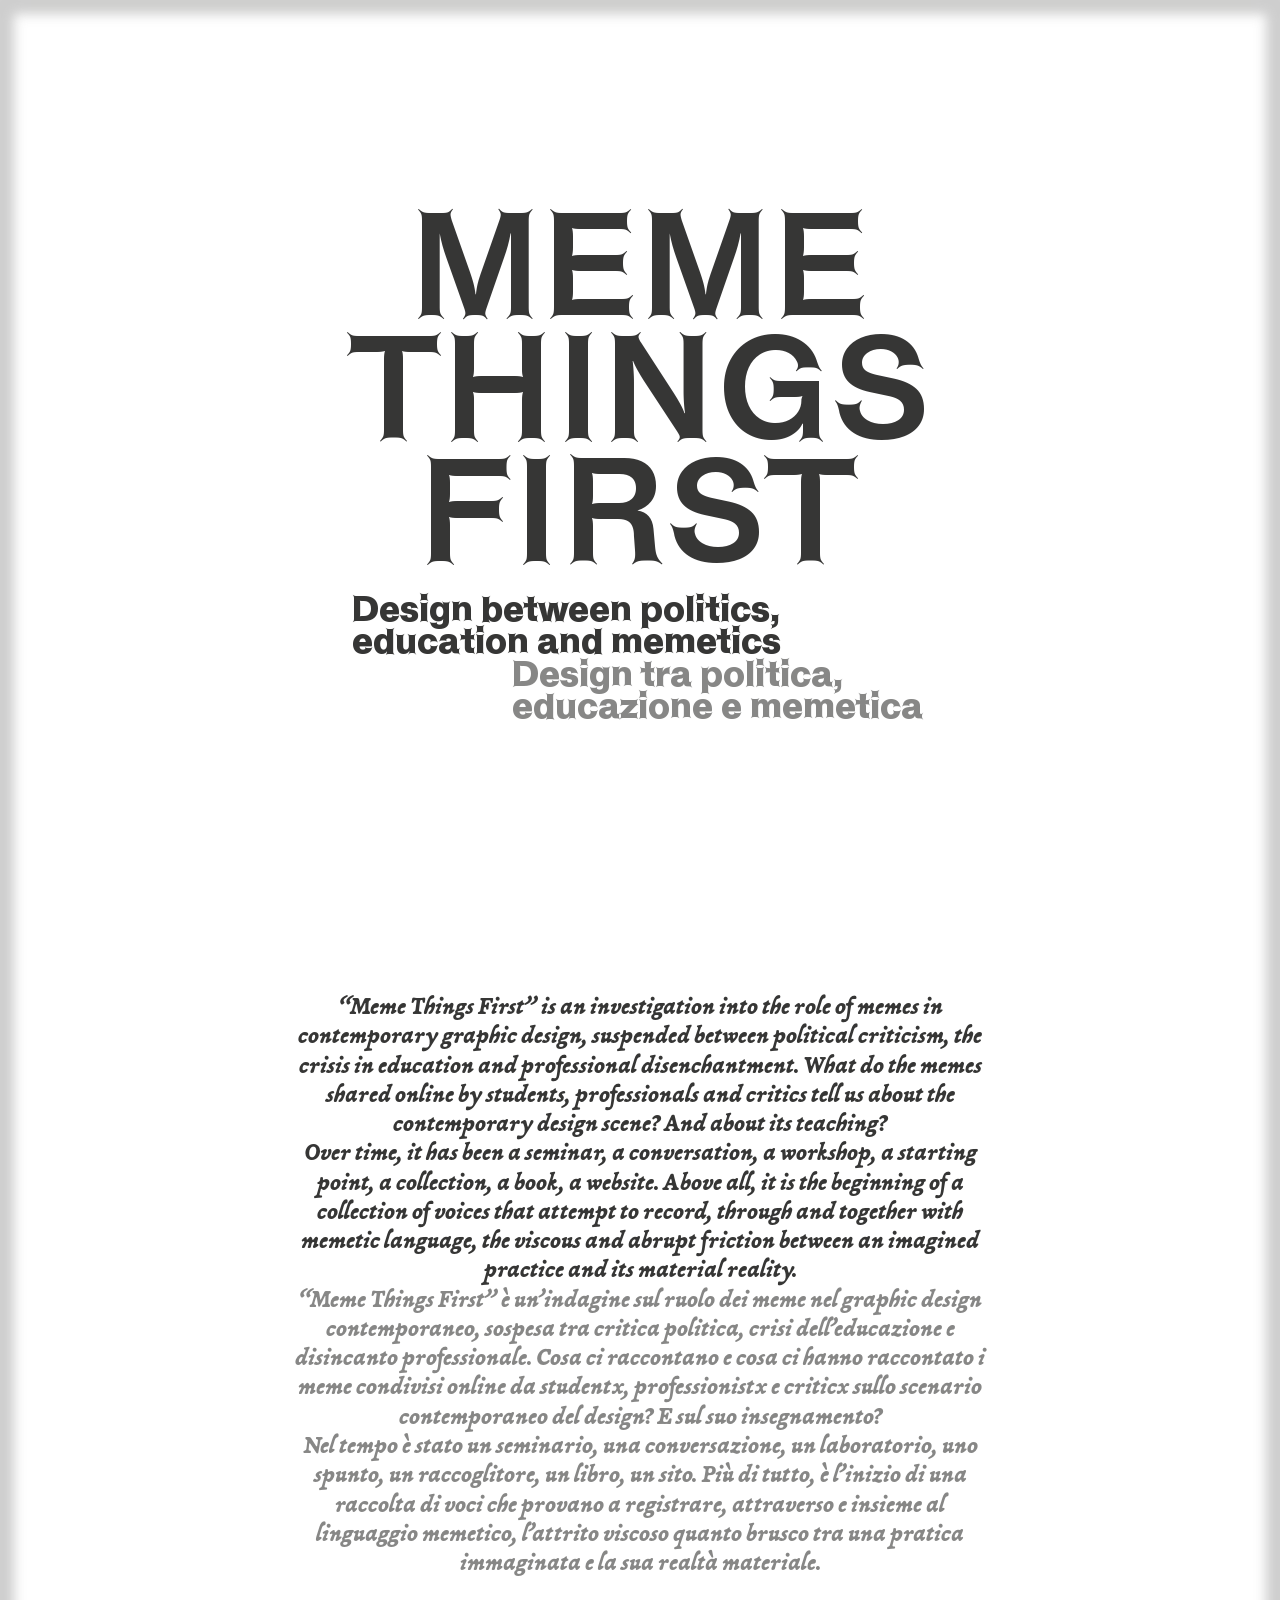
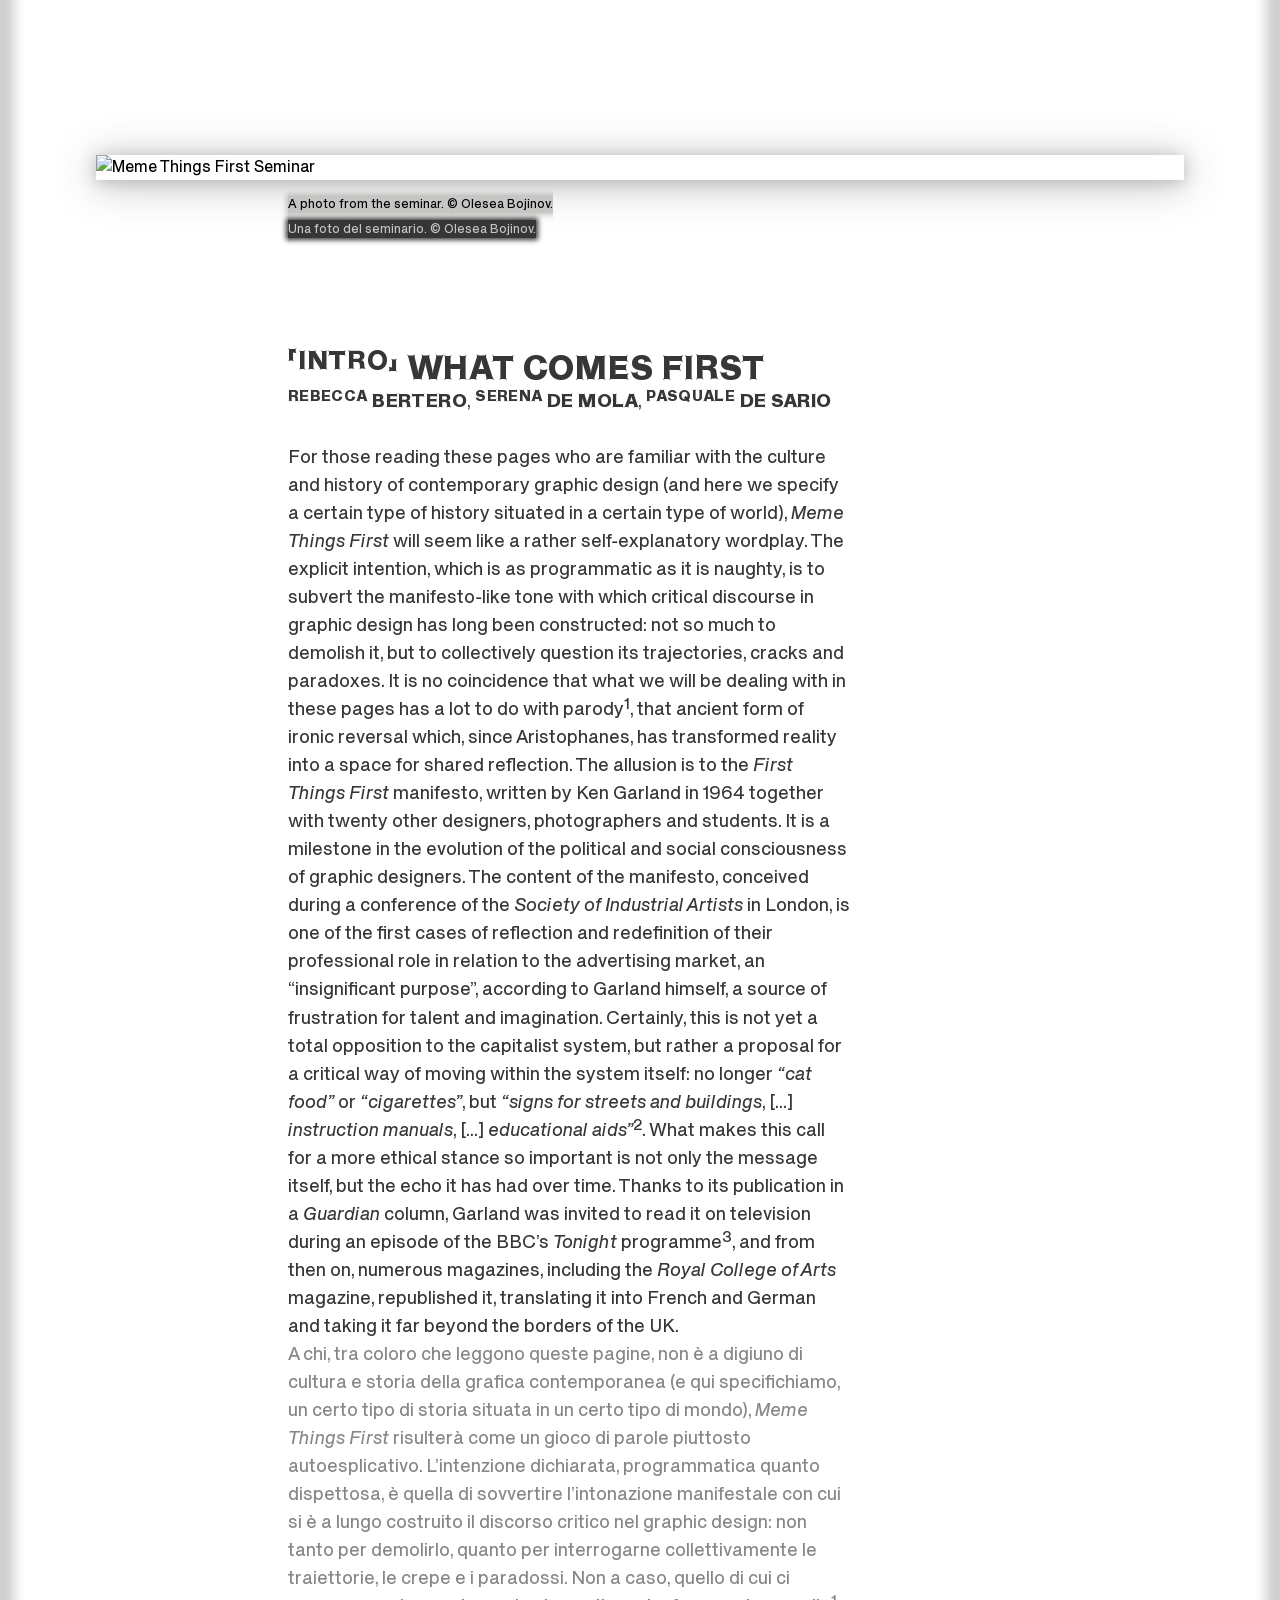
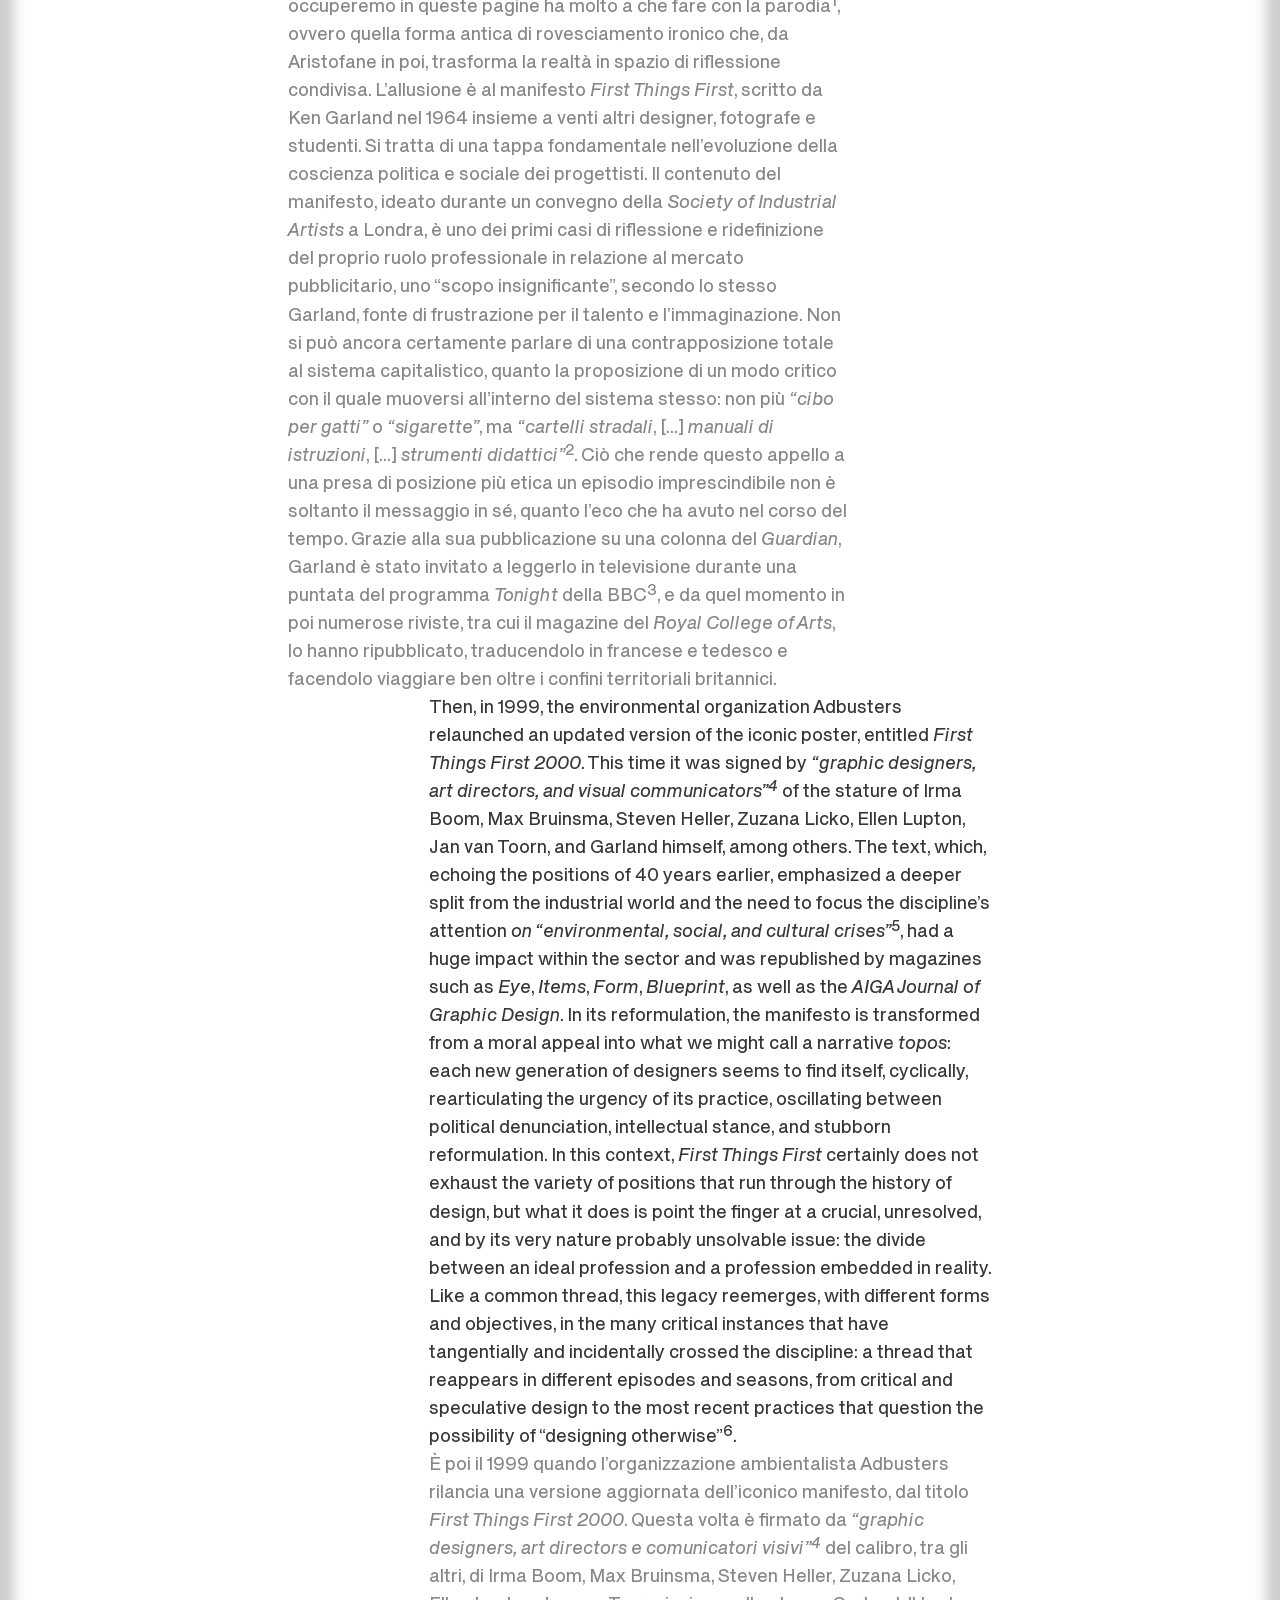
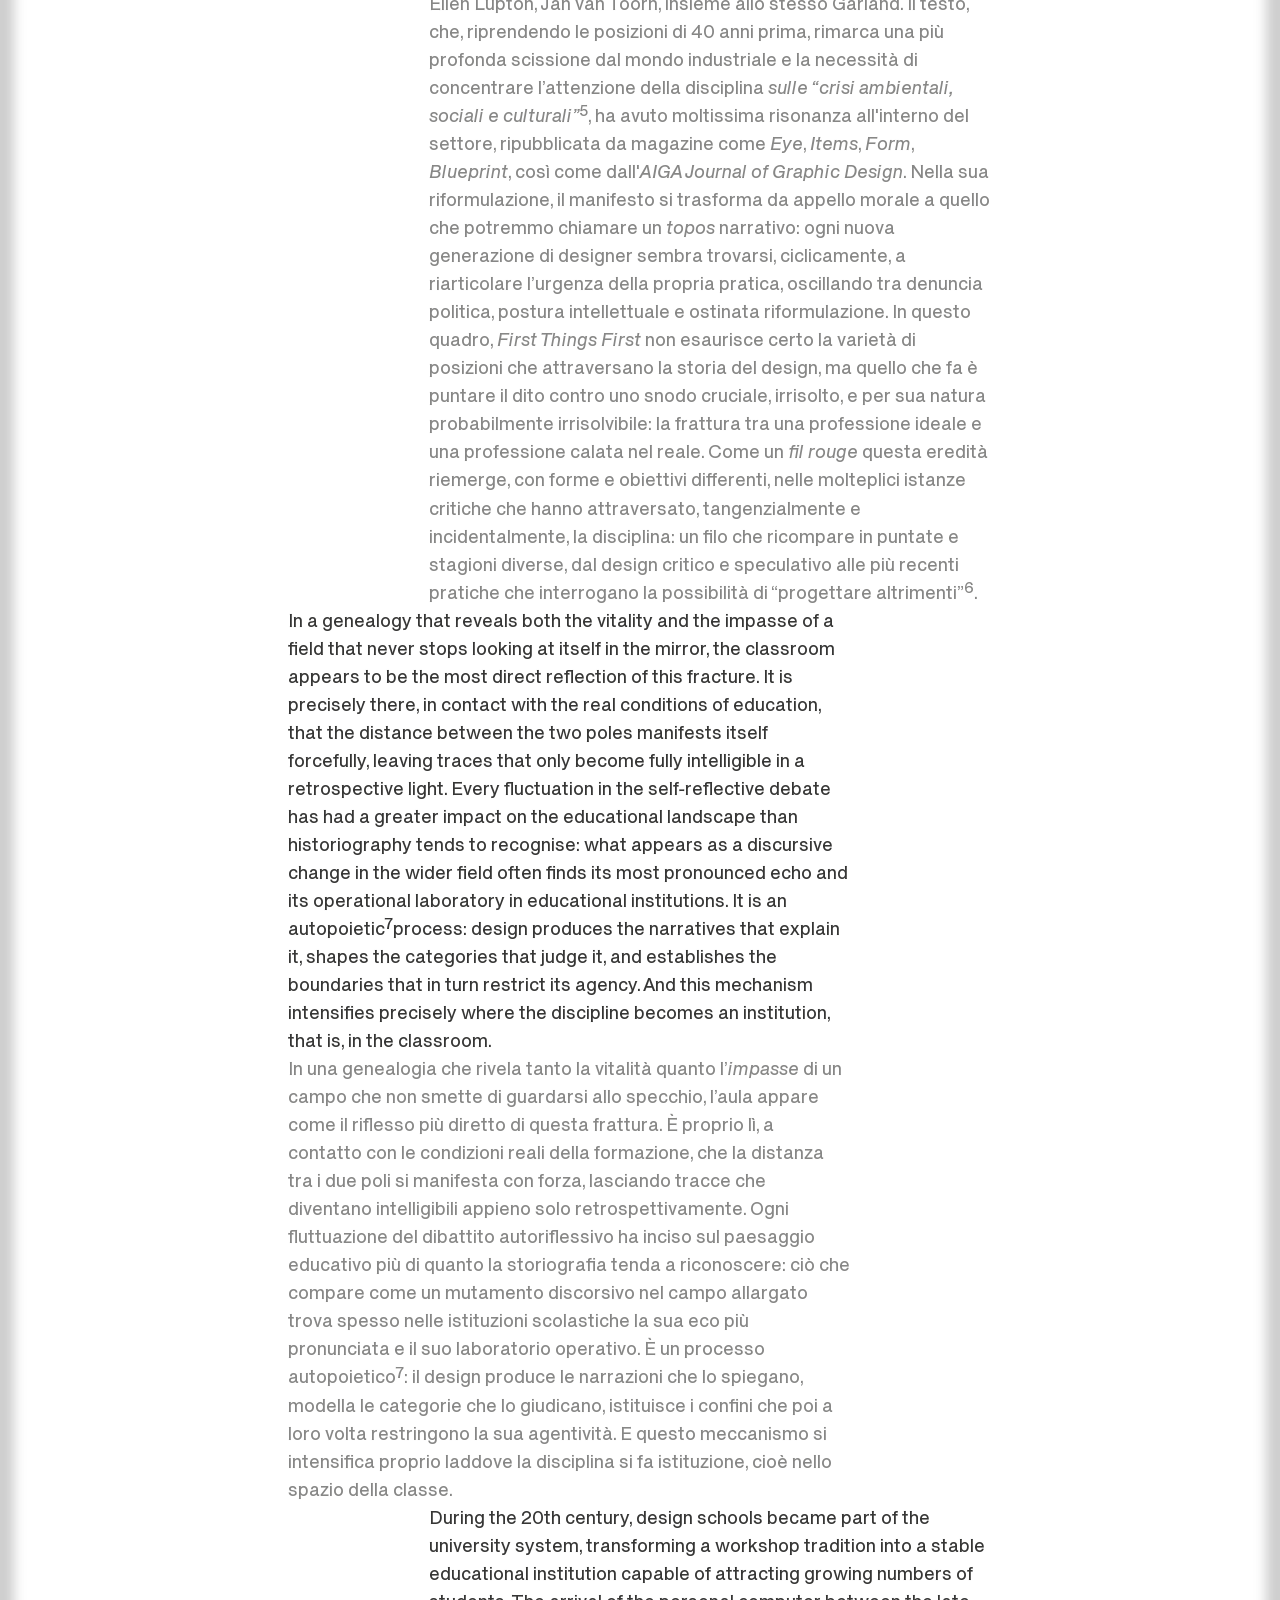
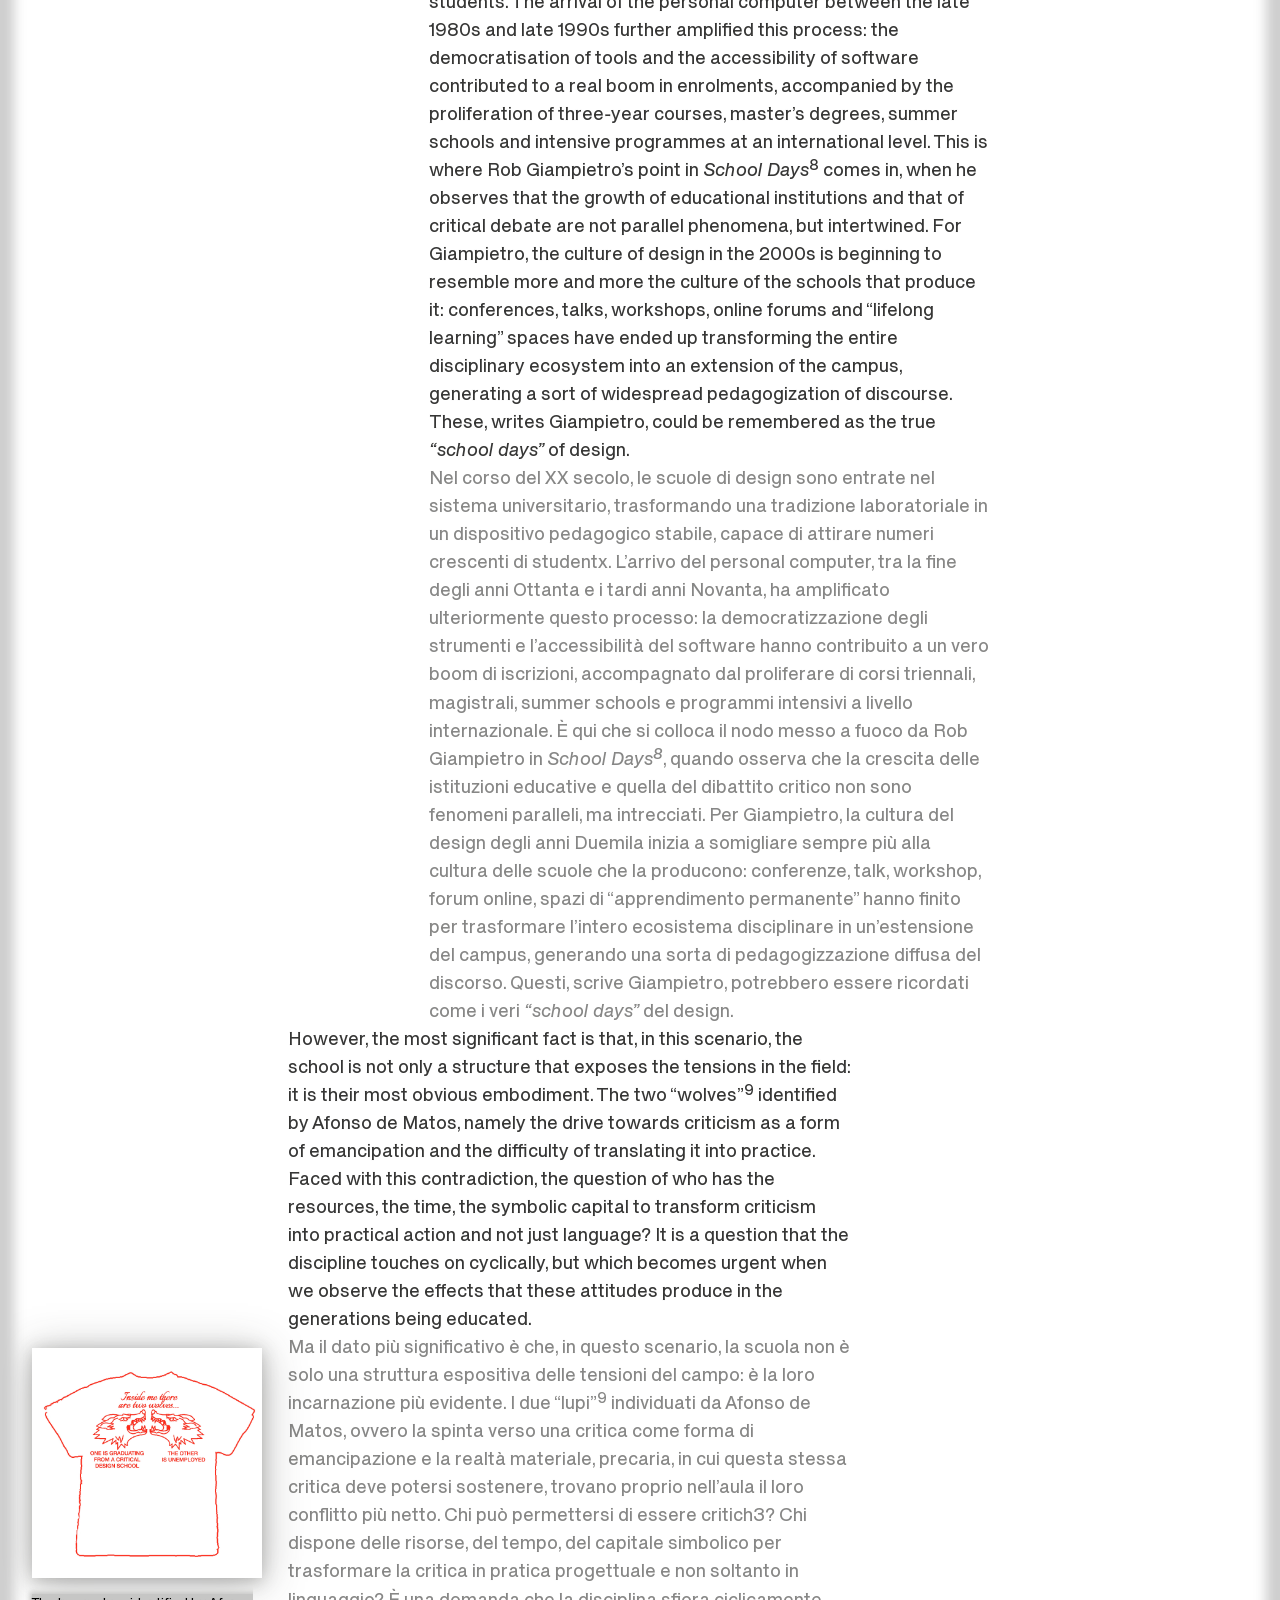
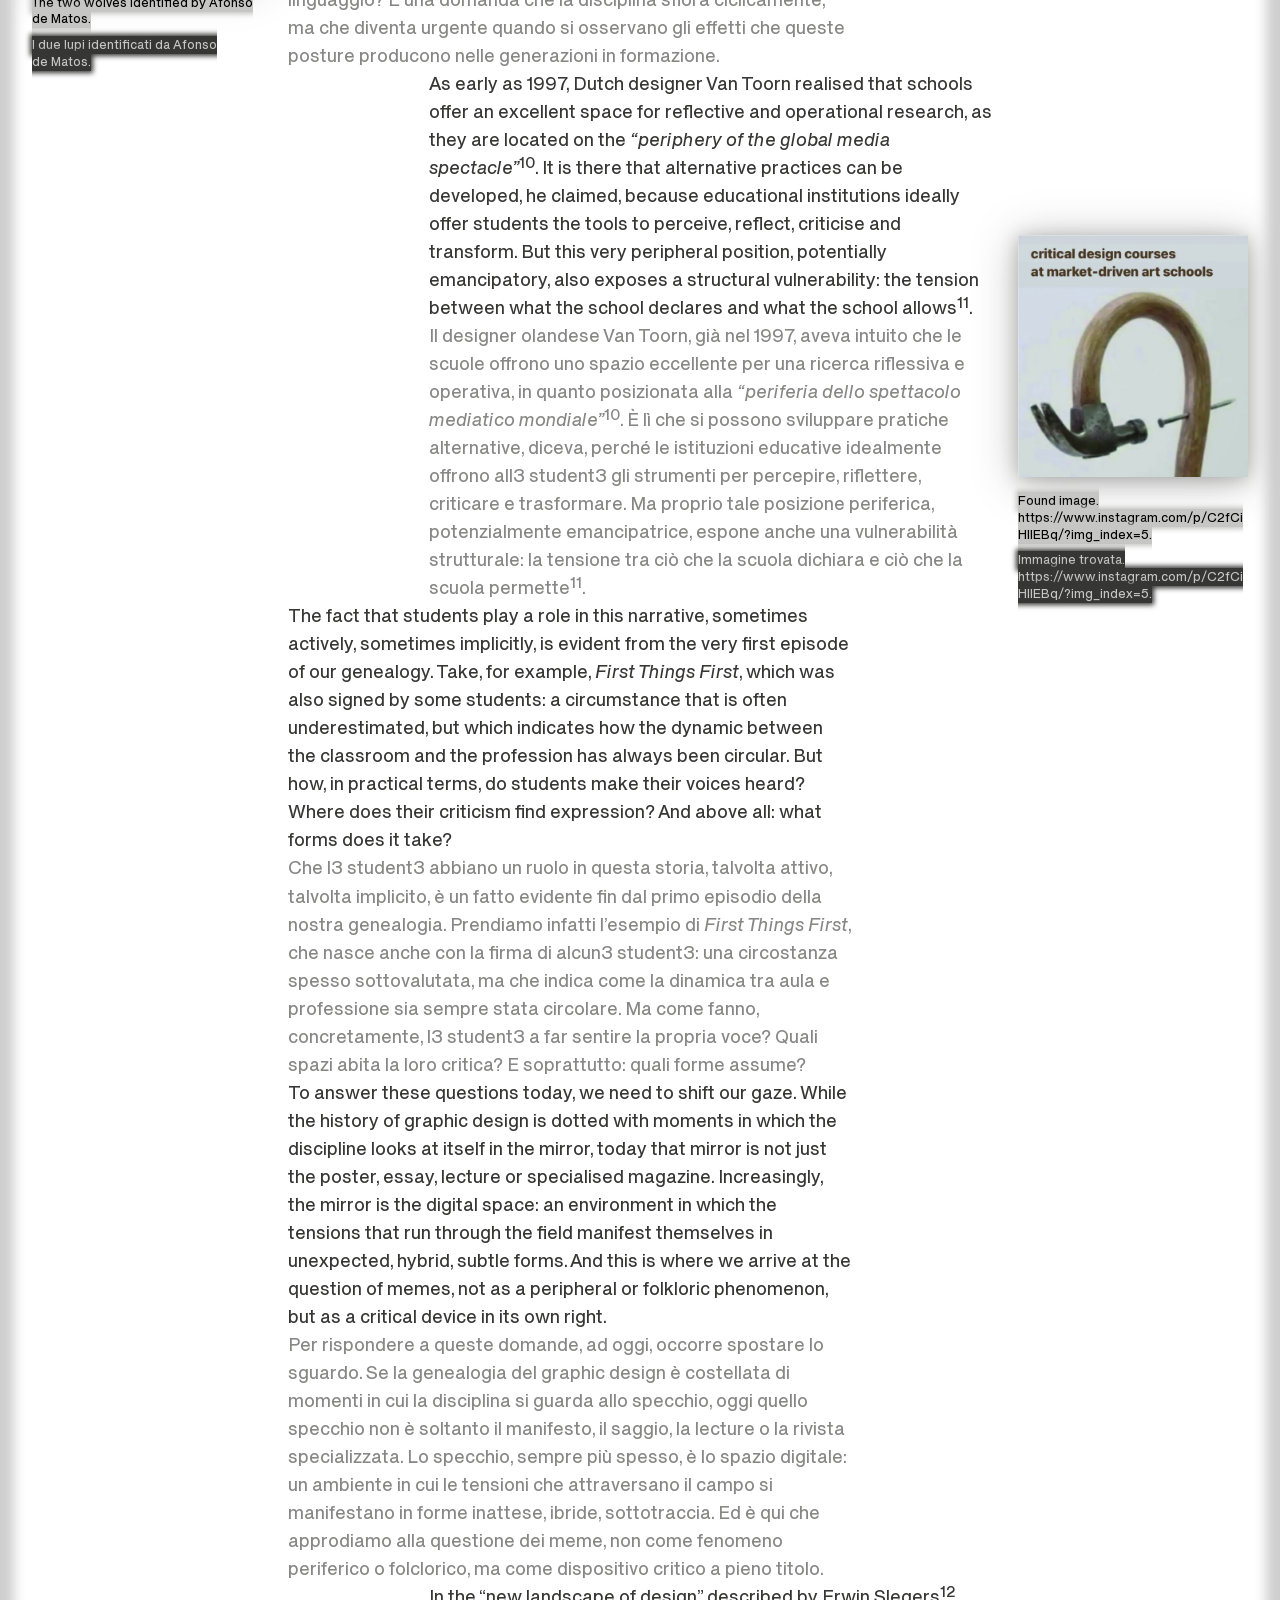
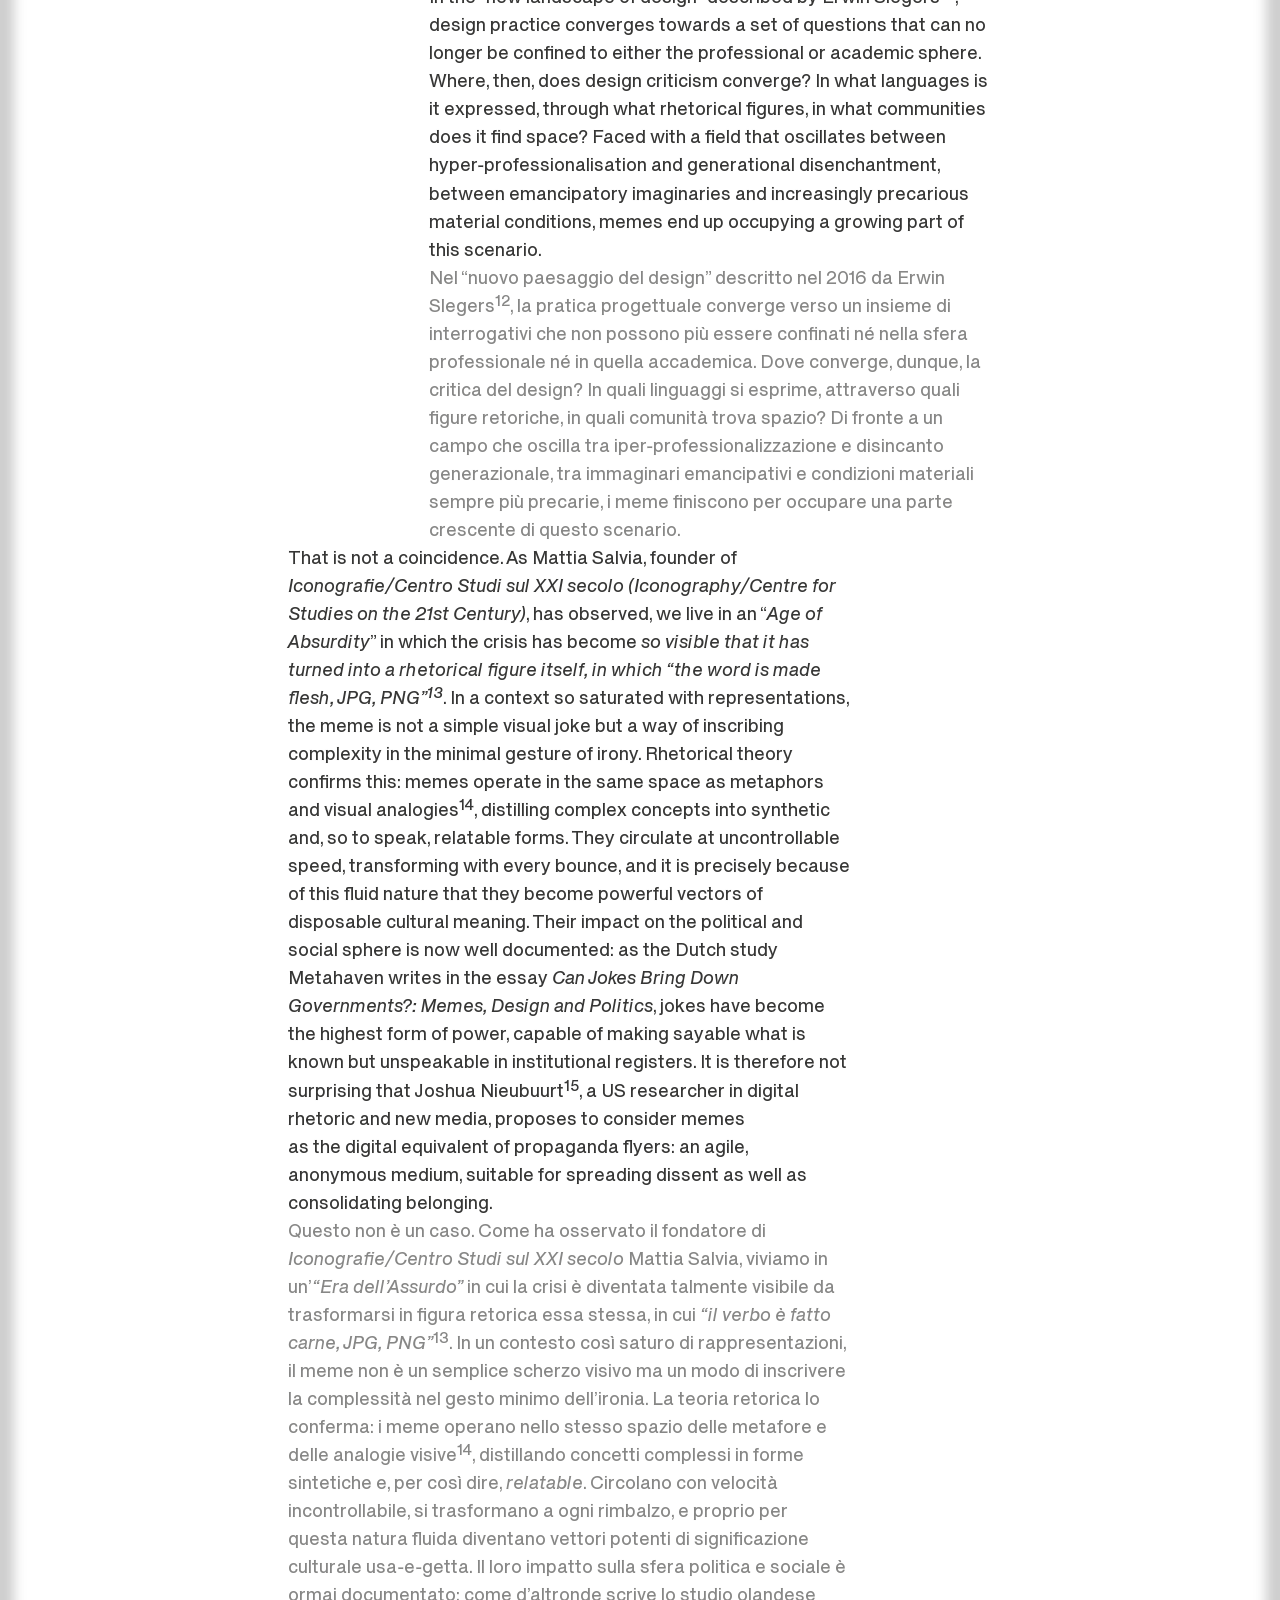
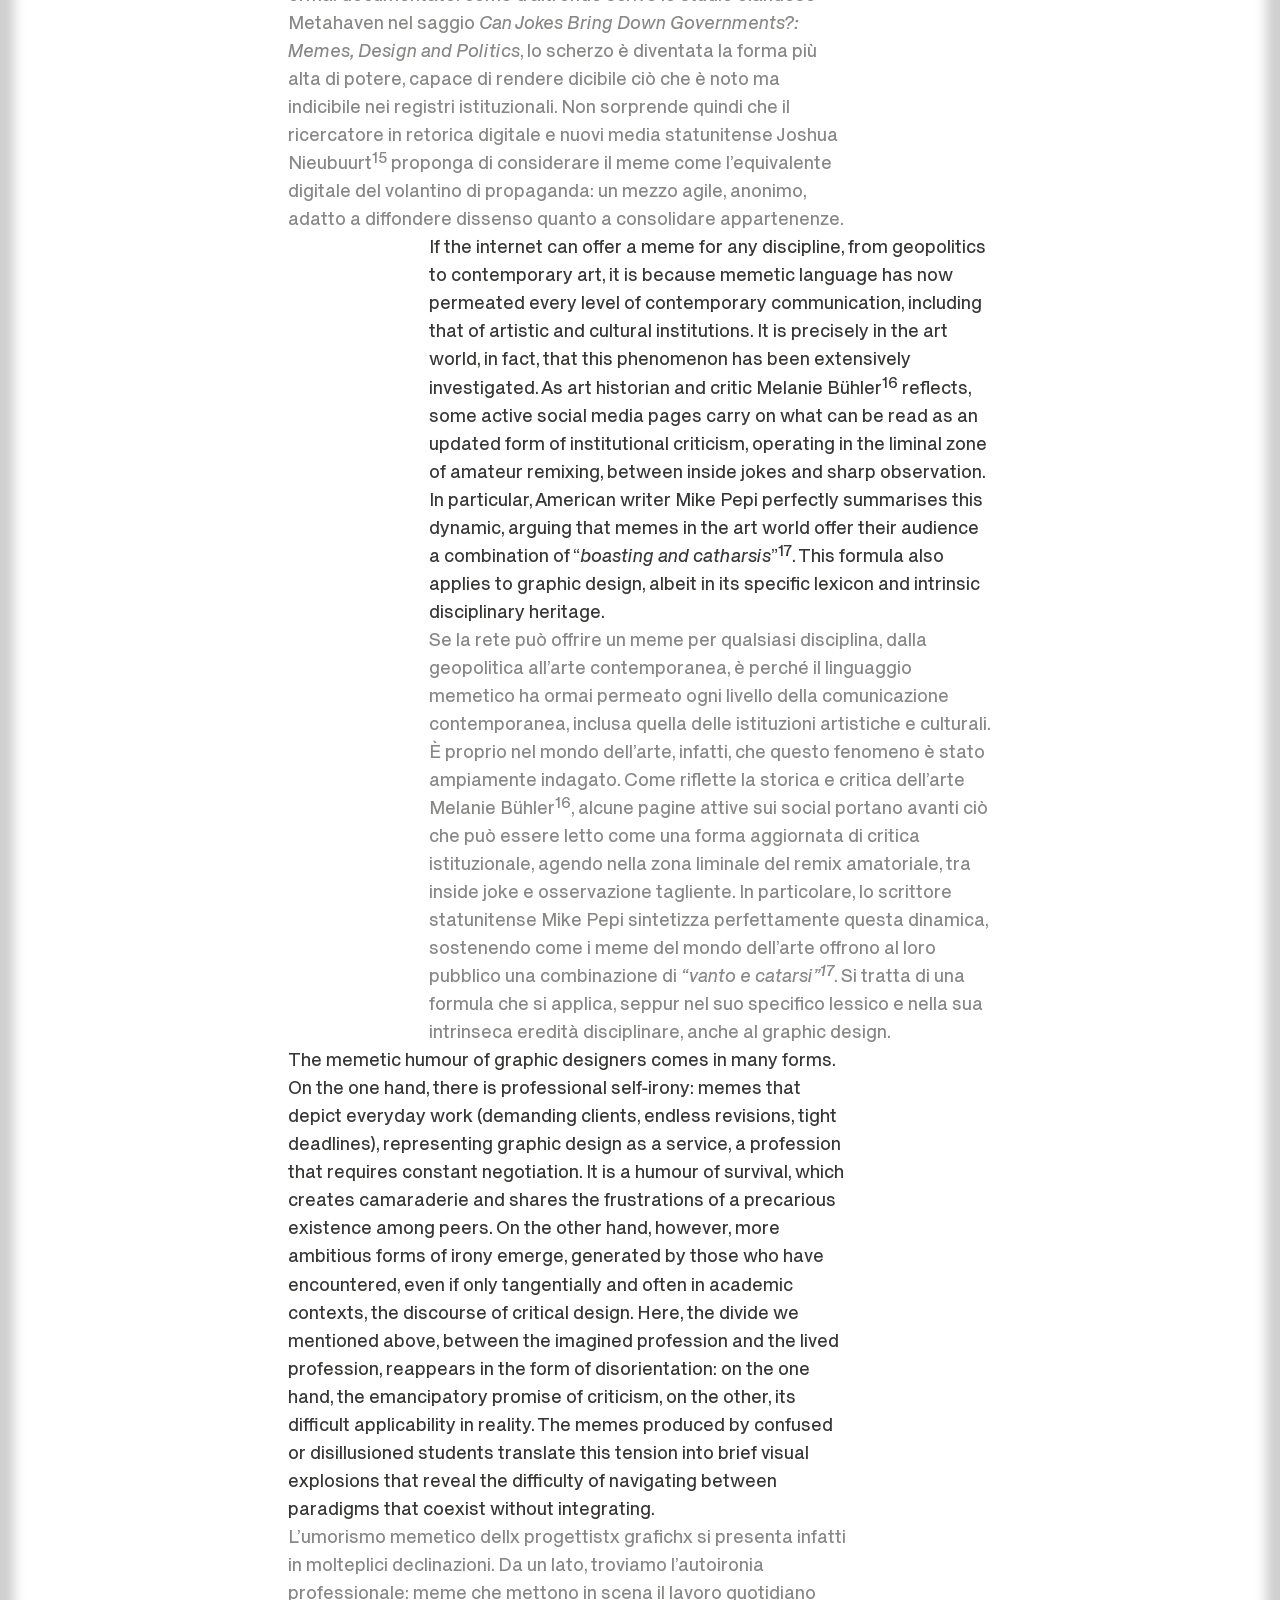
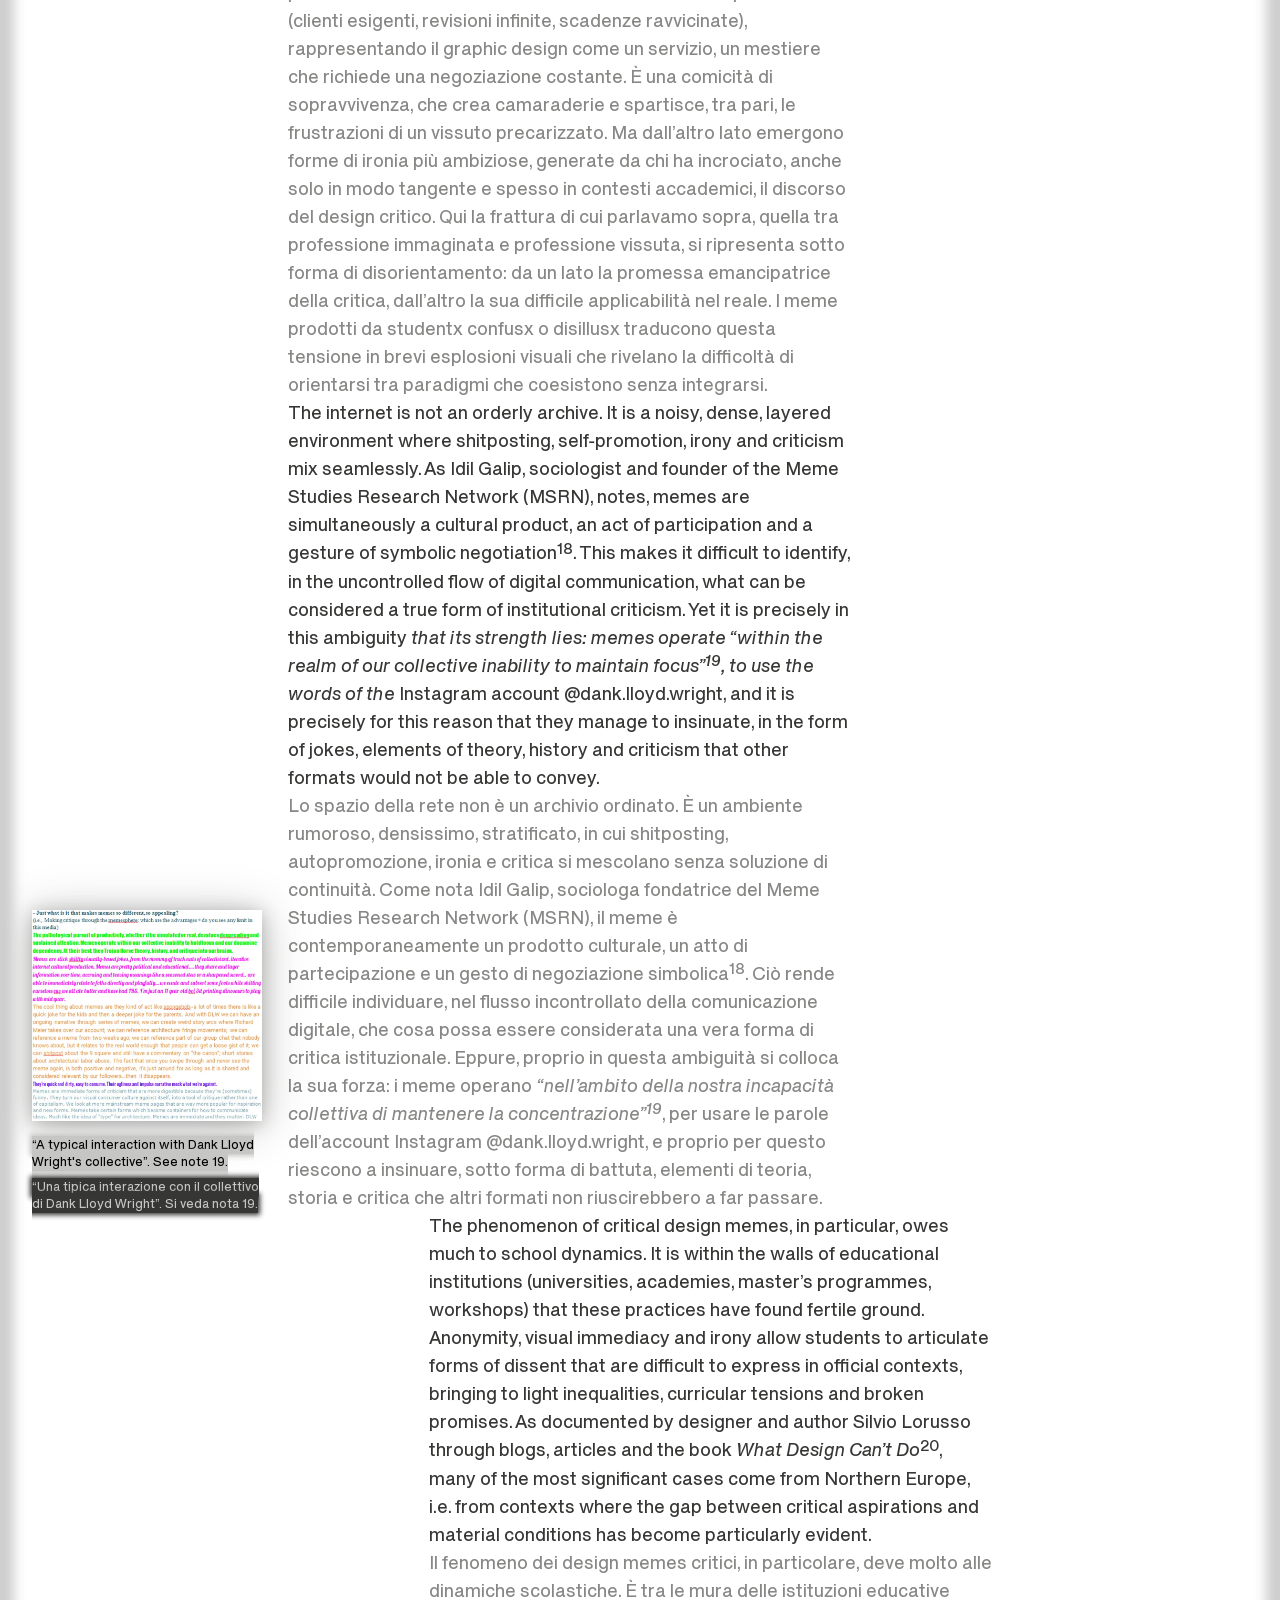
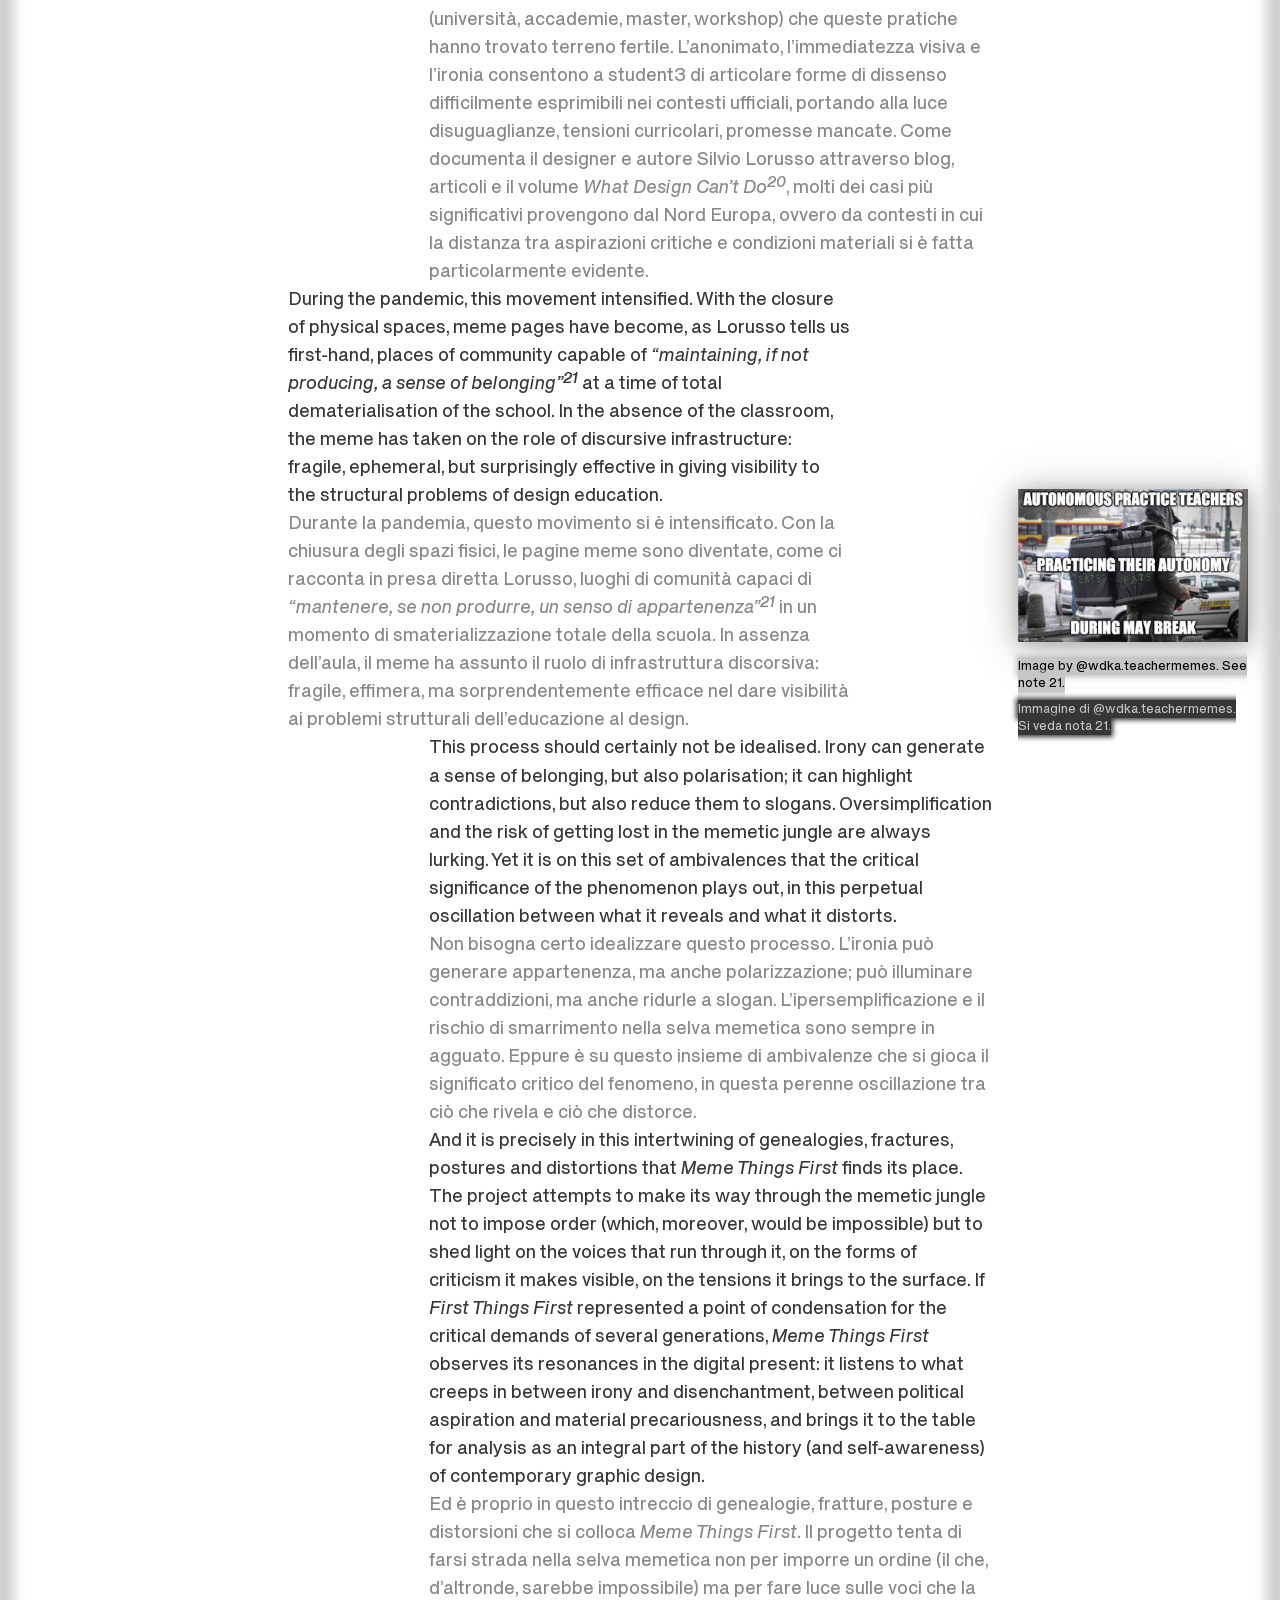
==== index.html @ c801872b "DOI and other things" ====
<!DOCTYPE html>
<html lang="en">

<head>
    <meta charset="UTF-8">
    <meta name="viewport" content="width=device-width, initial-scale=1.0">

    <!-- Primary Meta Tags -->
    <title>Meme Things First — Design between politics, Education and Memetics</title>
    <meta name="title" content="Meme Things First — Design between politics, education and memetics">
    <meta name="keywords"
        content="design, graphic design, memes, design education, manifestos, critical design, design activism, design critique">
    <meta name="author" content="Rebecca Bertero, Serena De Mola, Pasquale de Sario">
    <meta name="description" content="An investigation into the role of memes in contemporary graphic design, between political criticism, education crisis and professional disenchantment. Seminar and workshop at Iuav Venice, 2024.">
    <meta name="language" content="English, Italian">
    <meta name="theme-color" content="#363635">

    <!-- Open Graph / Facebook -->
    <meta property="og:type" content="article">
    <meta property="og:url" content="https://meme-things-first.github.io/MTF/">
    <meta property="og:title" content="Meme Things First — Design between politics, education and memetics">
    <meta property="og:description" content="An investigation into the role of memes in contemporary graphic design. Seminar and workshop at Iuav Venice, November 2024.">
    <meta property="og:locale" content="en_US">
    <meta property="og:locale:alternate" content="it_IT">

    <link rel="canonical" href="https://meme-things-first.github.io/MTF/">

    <meta property="og:image" content="https://meme-things-first.github.io/MTF/Images/meme_things_first-4.jpeg">
    <meta property="og:image:alt" content="Meme Things First seminar photo">

    <meta name="twitter:card" content="summary_large_image">
    <meta name="twitter:title" content="Meme Things First — Design between politics, education and memetics">
    <meta name="twitter:description"
        content="An investigation into the role of memes in contemporary graphic design, between political criticism, the crisis in education and professional disenchantment.">
    <meta name="twitter:image" content="https://meme-things-first.github.io/MTF/Images/meme_things_first-4.jpeg">

    <script type="application/ld+json">
        {
          "@context": "https://schema.org",
          "@type": "WebPage",
          "name": "Meme Things First",
          "url": "https://meme-things-first.github.io/MTF/",
          "description": "An investigation into the role of memes in contemporary graphic design, between political criticism, the crisis in education and professional disenchantment.",
          "inLanguage": ["en", "it"]
        }
    </script>

    <!-- Font Preloading -->
    <link rel="preload" href="Fonts/ABC Helveesti/ABCHelveestiPlusVariableEdu-Regular.woff2" as="font" type="font/woff2"
        crossorigin>
    <link rel="preload" href="Fonts/ABC Helveesti/ABCHelveestiSpikesVariableEdu-Regular.woff2" as="font"
        type="font/woff2" crossorigin>

    <!-- Favicon -->
    <link rel="icon" type="image/svg+xml" href="favicon.svg">


    <!-- Stylesheets -->
    <link rel="stylesheet" href="style.css">
    <link rel="apple-touch-icon" href="favicon.svg">

    <!-- Scripts -->
    <script src="script.js" defer></script>
    <script src="hero-images.js" defer></script>
</head>

<body>
    <!-- Hamburger Menu -->
    <div class="hamburger-menu">
        <button class="menu-toggle" aria-label="Toggle Menu" aria-controls="menuOverlay" aria-expanded="false" type="button">🍔</button>
        <nav id="menuOverlay" class="menu-overlay" aria-label="Primary navigation">
            <ul>
                <li><a href="#introduction" class="menu-link">Intro</a></li>
                <li><a href="#bibliography" class="menu-link">Bibliography</a></li>
                <li><a href="#get-the-pdf" class="menu-link">🎣 Get the PDF!</a></li>
            </ul>
        </nav>
    </div>
    <!-- Hero Section - Full Viewport -->
    <section class="hero-section">
        <!-- Container for future dynamic images -->
        <div class="hero-images" id="heroImages">
            <!-- Images will be inserted here via JavaScript -->
        </div>

        <!-- Main Header - Moved to Hero Section -->
        <header class="main-header">
            <h1><a href="index.html" class="home-link">Meme<br>Things<br>First</a></h1>
            <p class="subtitle"> <span class="lang-en">Design between politics,<br>education and memetics</span> <span
                    class="lang-it">Design tra politica,<br>educazione e memetica</span> </p>
        </header>
    </section>

    <!-- Main Content Section -->
    <section class="main-content">
        <div class="layout-container">

            <main class="content">
                <div class="project-intro">
                    <p class="lang-en" lang="en">“Meme Things First” is an investigation into the role of memes in
                        contemporary graphic design, suspended between political criticism, the crisis in education and
                        professional disenchantment. What do the memes shared online by students, professionals and
                        critics tell us about the contemporary design scene? And about its teaching? <br>
                        Over time, it has been a seminar, a conversation, a workshop, a starting point, a collection, a
                        book, a website. Above all, it is the beginning of a collection of voices that attempt to
                        record, through and together with memetic language, the viscous and abrupt friction between an
                        imagined practice and its material reality.</p>
                    <p class="lang-it" lang="it">“Meme Things First” è un’indagine sul ruolo dei meme nel graphic
                        design contemporaneo, sospesa tra critica politica, crisi dell’educazione e disincanto
                        professionale. Cosa ci raccontano e cosa ci hanno raccontato i meme condivisi online da
                        studentx, professionistx e criticx sullo scenario contemporaneo del design? E sul suo
                        insegnamento? <br>
                        Nel tempo è stato un seminario, una conversazione, un laboratorio, uno spunto, un raccoglitore,
                        un libro, un sito. Più di tutto, è l’inizio di una raccolta di voci che provano a registrare,
                        attraverso e insieme al linguaggio memetico, l’attrito viscoso quanto brusco tra una pratica
                        immaginata e la sua realtà materiale.</p>
                </div>

                <div class="figure-full">
                    <img src="Images/meme_things_first-4.jpeg" alt="Meme Things First Seminar">
                    <div class="figure-caption">
                        <p class="lang-en" lang="en">A photo from the seminar. © Olesea Bojinov.</p>
                        <p class="lang-it" lang="it">Una foto del seminario. © Olesea Bojinov.</p>
                    </div>
                </div>

                <article>
                    <div class="intro-header" id="introduction">
                        <h2><span class="sups">「INTRO」</span> WHAT COMES FIRST</h2>
                    </div>
                    <div class="article-authors">
                        <span class="sups">Rebecca</span> <span class="author-surname">Bertero</span>, <span
                            class="sups">Serena</span> <span class="author-surname">De Mola</span>, <span
                            class="sups">Pasquale</span> <span class="author-surname">de Sario</span>
                    </div>
                    <div class="bilingual-wrapper">
                        <div class="bilingual-group">
                            <p class="lang-en" lang="en">For those reading these pages who are familiar with the culture
                                and history of contemporary graphic design (and here we specify a certain type of
                                history situated in a certain type of world), <i>Meme Things First</i> will seem like a
                                rather self-explanatory wordplay. The explicit intention, which is as programmatic as it
                                is naughty, is to subvert the manifesto-like tone with which critical discourse in
                                graphic design has long been constructed: not so much to demolish it, but to
                                collectively question its trajectories, cracks and paradoxes. It is no coincidence that
                                what we will be dealing with in these pages has a lot to do with parody<a href="#"
                                    class="footnote sups">1</a>, that ancient form of ironic reversal which, since
                                Aristophanes, has transformed reality into a space for shared reflection. The allusion
                                is to the <i>First Things First</i> manifesto, written by Ken Garland in 1964 together
                                with twenty other designers, photographers and students. It is a milestone in the
                                evolution of the political and social consciousness of graphic designers. The content of
                                the manifesto, conceived during a conference of the <i>Society of Industrial Artists</i>
                                in London, is one of the first cases of reflection and redefinition of their
                                professional role in relation to the advertising market, an “insignificant purpose”,
                                according to Garland himself, a source of frustration for talent and imagination.
                                Certainly, this is not yet a total opposition to the capitalist system, but rather a
                                proposal for a critical way of moving within the system itself: no longer <i>“cat
                                    food”</i> or <i>“cigarettes”</i>, but <i>“signs for streets and buildings</i>, [...]
                                <i>instruction manuals</i>, [...] <i>educational aids”</i><a href="#"
                                    class="footnote sups">2</a>. What makes this call for a more ethical stance so
                                important is not only the message itself, but the echo it has had over time. Thanks to
                                its publication in a <i>Guardian</i> column, Garland was invited to read it on
                                television during an episode of the BBC’s <i>Tonight</i> programme<a href="#"
                                    class="footnote sups">3</a>, and from then on, numerous magazines, including the
                                <i>Royal College of Arts</i> magazine, republished it, translating it into French and
                                German and taking it far beyond the borders of the UK.
                            </p>
                            <p class="lang-it" lang="it">A chi, tra coloro che leggono queste pagine, non è a digiuno di
                                cultura e storia della grafica contemporanea (e qui specifichiamo, un certo tipo di
                                storia situata in un certo tipo di mondo), <i>Meme Things First</i> risulterà come un
                                gioco di parole piuttosto autoesplicativo. L’intenzione dichiarata, programmatica quanto
                                dispettosa, è quella di sovvertire l’intonazione manifestale con cui si è a lungo
                                costruito il discorso critico nel graphic design: non tanto per demolirlo, quanto per
                                interrogarne collettivamente le traiettorie, le crepe e i paradossi. Non a caso, quello
                                di cui ci occuperemo in queste pagine ha molto a che fare con la parodia<a href="#"
                                    class="footnote sups">1</a>, ovvero quella forma antica di rovesciamento ironico
                                che, da Aristofane in poi, trasforma la realtà in spazio di riflessione condivisa.
                                L’allusione è al manifesto <i>First Things First</i>, scritto da Ken Garland nel 1964
                                insieme a venti altri designer, fotografe e studenti. Si tratta di una tappa fondamentale
                                nell’evoluzione della coscienza politica e sociale dei progettisti. Il contenuto del
                                manifesto, ideato durante un convegno della <i>Society of Industrial Artists</i> a
                                Londra, è uno dei primi casi di riflessione e ridefinizione del proprio ruolo
                                professionale in relazione al mercato pubblicitario, uno “scopo insignificante”, secondo
                                lo stesso Garland, fonte di frustrazione per il talento e l’immaginazione. Non si può
                                ancora certamente parlare di una contrapposizione totale al sistema capitalistico,
                                quanto la
                                proposizione di un modo critico con il quale muoversi all’interno del sistema stesso:
                                non più <i>“cibo per gatti”</i> o <i>“sigarette”</i>, ma <i>“cartelli stradali</i>,
                                [...] <i>manuali di istruzioni</i>, [...] <i>strumenti didattici”</i><a href="#"
                                    class="footnote sups">2</a>. Ciò che rende questo appello a una presa di posizione
                                più etica un episodio imprescindibile non è soltanto il messaggio in sé, quanto l’eco
                                che ha avuto nel corso del tempo. Grazie alla sua pubblicazione su una colonna del
                                <i>Guardian</i>, Garland è stato invitato a leggerlo in televisione durante una puntata
                                del programma <i>Tonight</i> della BBC<a href="#" class="footnote sups">3</a>, e da quel
                                momento in poi numerose riviste, tra cui il magazine del <i>Royal College of Arts</i>,
                                lo hanno
                                ripubblicato, traducendolo in francese e tedesco e facendolo viaggiare ben oltre i
                                confini territoriali britannici.
                            </p>
                        </div>
                        <div class="bilingual-group">
                            <p class="lang-en" lang="en">Then, in 1999, the environmental organization Adbusters
                                relaunched an updated version of the iconic poster, entitled <i>First Things First
                                    2000</i>. This time it was signed by <i>“graphic designers, art directors, and
                                    visual
                                    communicators”<a href="#" class="footnote sups">4</a></i> of the stature of Irma
                                Boom, Max
                                Bruinsma, Steven Heller, Zuzana Licko, Ellen Lupton, Jan van Toorn, and Garland himself,
                                among others. The text, which, echoing the positions of 40 years earlier, emphasized a
                                deeper split from the industrial world and the need to focus the discipline’s attention
                                <i>on “environmental, social, and cultural crises”</i><a href="#"
                                    class="footnote sups">5</a>,
                                had a huge impact within the sector and was republished by magazines such as <i>Eye</i>,
                                <i>Items</i>, <i>Form</i>, <i>Blueprint</i>, as well as the <i>AIGA Journal of Graphic
                                    Design</i>. In its reformulation, the manifesto is transformed from a moral appeal
                                into what we might call a narrative <i>topos</i>: each new generation of designers seems
                                to find itself, cyclically, rearticulating the urgency of its practice, oscillating
                                between political denunciation, intellectual stance, and stubborn reformulation. In this
                                context, <i>First Things First</i> certainly does not exhaust the variety of positions
                                that run
                                through the history of design, but what it does is point the finger at a crucial,
                                unresolved, and by its very nature probably unsolvable issue: the divide between an
                                ideal profession and a profession embedded in reality. Like a common thread, this
                                legacy reemerges, with different forms and objectives, in the many critical instances
                                that have tangentially and incidentally crossed the discipline: a thread that reappears
                                in different episodes and seasons, from critical and speculative design to the most
                                recent practices that question the possibility of “designing otherwise”<a href="#"
                                    class="footnote sups">6</a>.
                            </p>
                            <p class="lang-it" lang="it">È poi il 1999 quando l’organizzazione ambientalista Adbusters
                                rilancia una versione aggiornata dell’iconico manifesto, dal titolo <i>First Things
                                    First 2000</i>. Questa volta è firmato da <i>“graphic designers, art directors e
                                    comunicatori visivi”<a href="#" class="footnote sups">4</a></i> del calibro, tra gli
                                altri,
                                di Irma Boom, Max Bruinsma, Steven Heller, Zuzana Licko, Ellen Lupton, Jan van Toorn,
                                insieme allo stesso Garland. Il testo, che, riprendendo le posizioni di 40 anni prima,
                                rimarca una più profonda scissione dal mondo industriale e la necessità di concentrare
                                l’attenzione della disciplina <i>sulle “crisi ambientali, sociali e culturali”</i><a
                                    href="#" class="footnote sups">5</a>, ha avuto moltissima risonanza all'interno del
                                settore,
                                ripubblicata da magazine come <i>Eye</i>, <i>Items</i>, <i>Form</i>, <i>Blueprint</i>,
                                così come dall'<i>AIGA Journal of Graphic Design</i>. Nella sua riformulazione, il
                                manifesto si trasforma da appello morale a quello che potremmo chiamare un <i>topos</i>
                                narrativo: ogni nuova generazione di designer sembra trovarsi, ciclicamente, a
                                riarticolare l’urgenza della propria pratica, oscillando tra denuncia politica, postura
                                intellettuale e ostinata riformulazione. In questo quadro, <i>First Things First</i> non
                                esaurisce certo la varietà di posizioni che attraversano la storia del design, ma quello
                                che fa è puntare il dito contro uno snodo cruciale, irrisolto, e per sua natura
                                probabilmente irrisolvibile: la frattura tra una professione ideale e una professione
                                calata nel reale. Come un <i>fil rouge</i> questa eredità riemerge, con forme e
                                obiettivi differenti, nelle molteplici istanze critiche che hanno attraversato,
                                tangenzialmente e incidentalmente, la disciplina: un filo che ricompare in puntate e
                                stagioni diverse, dal design critico e speculativo alle più recenti pratiche che
                                interrogano la possibilità di “progettare altrimenti”<a href="#"
                                    class="footnote sups">6</a>. </p>
                        </div>
                        <div class="bilingual-group">
                            <p class="lang-en" lang="en">In a genealogy that reveals both the vitality and the impasse
                                of a field that never stops looking at itself in the mirror, the classroom appears to be
                                the most direct reflection of this fracture. It is precisely there, in contact with the
                                real conditions of education, that the distance between the two poles manifests itself
                                forcefully, leaving traces that only become fully intelligible in a retrospective light.
                                Every fluctuation in the self-reflective debate has had a greater impact on the
                                educational landscape than historiography tends to recognise: what appears as a
                                discursive change in the wider field often finds its most pronounced echo and its
                                operational laboratory in educational institutions. It is an autopoietic<a href="#"
                                    class="footnote sups">7</a>process: design produces the narratives that explain it,
                                shapes the categories that judge it, and establishes the boundaries that in turn
                                restrict its agency. And this mechanism intensifies precisely where the discipline
                                becomes an institution, that is, in the classroom.</p>
                            <p class="lang-it" lang="it">In una genealogia che rivela tanto la vitalità quanto
                                l’<i>impasse</i>
                                di un campo che non smette di guardarsi allo specchio, l’aula appare come il riflesso
                                più diretto di questa frattura. È proprio lì, a contatto con le condizioni reali della
                                formazione, che la distanza tra i due poli si manifesta con forza, lasciando tracce che
                                diventano intelligibili appieno solo retrospettivamente. Ogni fluttuazione del dibattito
                                autoriflessivo ha inciso sul paesaggio educativo più di quanto la storiografia tenda a
                                riconoscere: ciò che compare come un mutamento discorsivo nel campo allargato trova
                                spesso nelle istituzioni scolastiche la sua eco più pronunciata e il suo laboratorio
                                operativo. È un processo autopoietico<a href="#" class="footnote sups">7</a>: il design
                                produce le narrazioni che lo spiegano, modella le categorie che lo giudicano, istituisce
                                i confini che poi a loro volta restringono la sua agentività. E questo meccanismo si
                                intensifica proprio laddove la disciplina si fa istituzione, cioè nello spazio della
                                classe.</p>
                        </div>
                        <div class="bilingual-group">
                            <p class="lang-en" lang="en">During the 20th century, design schools became part of the
                                university system, transforming a workshop tradition into a stable educational
                                institution capable of attracting growing numbers of students. The arrival of the
                                personal computer between the late 1980s and late 1990s further amplified this process:
                                the democratisation of tools and the accessibility of software contributed to a real
                                boom in enrolments, accompanied by the proliferation of three-year courses, master’s
                                degrees, summer schools and intensive programmes at an international level. This is
                                where Rob Giampietro’s point in <i>School Days</i><a href="#"
                                    class="footnote sups">8</a> comes in, when he observes that the growth of
                                educational
                                institutions and that of critical debate are not parallel phenomena, but intertwined.
                                For Giampietro, the culture of design in the 2000s is beginning to resemble more and
                                more the culture of the schools that produce it: conferences, talks, workshops, online
                                forums and “lifelong learning” spaces have ended up transforming the entire disciplinary
                                ecosystem into an extension of the campus, generating a sort of widespread
                                pedagogization of discourse. These, writes Giampietro, could be remembered as the true
                                <i>“school days”</i> of design.
                            </p>
                            <p class="lang-it" lang="it">Nel corso del XX secolo, le scuole di design sono entrate nel
                                sistema universitario, trasformando una tradizione laboratoriale in un dispositivo
                                pedagogico stabile, capace di attirare numeri crescenti di studentx. L’arrivo del
                                personal computer, tra la fine degli anni Ottanta e i tardi anni Novanta, ha amplificato
                                ulteriormente questo processo: la democratizzazione degli strumenti e l’accessibilità
                                del software hanno contribuito a un vero boom di iscrizioni, accompagnato dal
                                proliferare di corsi triennali, magistrali, summer schools e programmi intensivi a
                                livello internazionale. È qui che si colloca il nodo messo a fuoco da Rob Giampietro in
                                <i>School Days<a href="#" class="footnote sups">8</a></i>, quando osserva che la
                                crescita delle istituzioni educative e quella del dibattito critico non sono fenomeni
                                paralleli, ma intrecciati. Per Giampietro, la cultura del design degli anni Duemila
                                inizia a somigliare sempre più alla cultura delle scuole che la producono: conferenze,
                                talk, workshop, forum online, spazi di “apprendimento permanente” hanno finito per
                                trasformare l’intero ecosistema disciplinare in un’estensione del campus, generando una
                                sorta di pedagogizzazione diffusa del discorso. Questi, scrive Giampietro, potrebbero
                                essere ricordati come i veri <i>“school days”</i> del design.
                            </p>
                        </div>
                        <div class="bilingual-group">
                            <div class="figure-wrapper left">
                                <img src="Images/ADM_2 wolves.jpg" alt="Two Wolves" loading="lazy">
                                <div class="figure-caption">
                                    <p class="lang-en" lang="en">The two wolves identified by Afonso de Matos.</p>
                                    <p class="lang-it" lang="it">I due lupi identificati da Afonso de Matos.</p>
                                </div>
                            </div>
                            <p class="lang-en" lang="en">However, the most significant fact is that, in this scenario,
                                the school is not only a structure that exposes the tensions in the field: it is their
                                most obvious embodiment. The two “wolves”<a href="#" class="footnote sups">9</a>
                                identified by <a href="https://afonsodematos.com/" target="_blank" rel="noopener noreferrer"
                                    class="author-link">Afonso de Matos</a>, namely the drive towards criticism as a
                                form of emancipation and the difficulty of translating it into practice. Faced with this
                                contradiction, the question of who has the resources, the time, the symbolic capital to
                                transform criticism into practical action and not just language? It is a question that
                                the discipline touches on cyclically, but which becomes urgent when we observe the
                                effects that these attitudes produce in the generations being educated. </p>
                            <p class="lang-it" lang="it">Ma il dato più significativo è che, in questo scenario, la
                                scuola non è solo una struttura espositiva delle tensioni del campo: è la loro
                                incarnazione più evidente. I due “lupi”<a href="#" class="footnote sups">9</a>
                                individuati da <a href="https://afonsodematos.com/" target="_blank" rel="noopener noreferrer"
                                    class="author-link">Afonso de Matos</a>, ovvero la spinta verso una critica come
                                forma di emancipazione e la realtà materiale, precaria, in cui questa stessa critica
                                deve potersi sostenere, trovano proprio nell’aula il loro conflitto più netto. Chi può
                                permettersi di essere critich3? Chi dispone delle risorse, del tempo, del capitale
                                simbolico per trasformare la critica in pratica progettuale e non soltanto in
                                linguaggio? È una domanda che la disciplina sfiora ciclicamente, ma che diventa urgente
                                quando si osservano gli effetti che queste posture producono nelle generazioni in
                                formazione.</p>
                        </div>
                        <div class="bilingual-group">
                            <p class="lang-en" lang="en">As early as 1997, Dutch designer Van Toorn realised that
                                schools offer an excellent space for reflective and operational research, as they are
                                located on the <i>“periphery of the global media spectacle”</i><a href="#"
                                    class="footnote sups">10</a>. It is there that alternative practices can be
                                developed, he claimed, because educational institutions ideally offer students the tools
                                to perceive, reflect, criticise and transform. But this very peripheral position,
                                potentially emancipatory, also exposes a structural vulnerability: the tension between
                                what the school declares and what the school allows<a href="#"
                                    class="footnote sups">11</a>.</p>
                            <p class="lang-it" lang="it">Il designer olandese Van Toorn, già nel 1997, aveva intuito che
                                le scuole offrono uno spazio eccellente per una ricerca riflessiva e operativa, in
                                quanto posizionata alla <i>“periferia dello spettacolo mediatico mondiale”</i><a
                                    href="#" class="footnote sups">10</a>. È lì che si possono sviluppare pratiche
                                alternative,
                                diceva, perché le istituzioni educative idealmente offrono all3 student3 gli strumenti
                                per percepire, riflettere, criticare e trasformare. Ma proprio tale posizione
                                periferica, potenzialmente emancipatrice, espone anche una vulnerabilità strutturale: la
                                tensione tra ciò che la scuola dichiara e ciò che la scuola permette<a href="#"
                                    class="footnote sups">11</a>.</p>
                            <div class="figure-wrapper right">
                                <img src="Images/image2.jpg" alt="Meme Manifestos workshop" loading="lazy">
                                <div class="figure-caption">
                                    <p class="lang-en" lang="en">Found image. <a
                                            href="https://www.instagram.com/p/C2fCiHlIEBq/?img_index=5"
                                            target="_blank" rel="noopener noreferrer">https://www.instagram.com/p/C2fCiHlIEBq/?img_index=5</a>.
                                    </p>
                                    <p class="lang-it" lang="it">Immagine trovata. <a
                                            href="https://www.instagram.com/p/C2fCiHlIEBq/?img_index=5"
                                            target="_blank" rel="noopener noreferrer">https://www.instagram.com/p/C2fCiHlIEBq/?img_index=5</a>.
                                    </p>
                                </div>
                            </div>
                        </div>
                        <div class="bilingual-group">
                            <p class="lang-en" lang="en">The fact that students play a role in this narrative, sometimes
                                actively, sometimes implicitly, is evident from the very first episode of our genealogy.
                                Take, for example, <i>First Things First</i>, which was also signed by some students: a
                                circumstance that is often underestimated, but which indicates how the dynamic between
                                the classroom and the profession has always been circular. But how, in practical terms,
                                do students make their voices heard? Where does their criticism find expression? And
                                above all: what forms does it take?</p>
                            <p class="lang-it" lang="it">Che l3 student3 abbiano un ruolo in questa storia, talvolta
                                attivo, talvolta implicito, è un fatto evidente fin dal primo episodio della nostra
                                genealogia. Prendiamo infatti l’esempio di <i>First Things First</i>, che nasce anche
                                con la
                                firma di alcun3 student3: una circostanza spesso sottovalutata, ma che indica come la
                                dinamica tra aula e professione sia sempre stata circolare. Ma come fanno,
                                concretamente, l3 student3 a far sentire la propria voce? Quali spazi abita la loro
                                critica? E soprattutto: quali forme assume?</p>
                        </div>
                    </div>


                    <div class="bilingual-wrapper">
                        <div class="bilingual-group">
                            <p class="lang-en" lang="en">To answer these questions today, we need to shift our gaze.
                                While the history of graphic design is dotted with moments in which the discipline looks
                                at itself in the mirror, today that mirror is not just the poster, essay, lecture or
                                specialised magazine. Increasingly, the mirror is the digital space: an environment in
                                which the tensions that run through the field manifest themselves in unexpected, hybrid,
                                subtle forms. And this is where we arrive at the question of memes, not as a peripheral
                                or folkloric phenomenon, but as a critical device in its own right.</p>
                            <p class="lang-it" lang="it">Per rispondere a queste domande, ad oggi, occorre spostare lo
                                sguardo. Se la genealogia del graphic design è costellata di momenti in cui la
                                disciplina si guarda allo specchio, oggi quello specchio non è soltanto il manifesto, il
                                saggio, la lecture o la rivista specializzata. Lo specchio, sempre più spesso, è lo
                                spazio digitale: un ambiente in cui le tensioni che attraversano il campo si manifestano
                                in forme inattese, ibride, sottotraccia. Ed è qui che approdiamo alla questione dei
                                meme, non come fenomeno periferico o folclorico, ma come dispositivo critico a pieno
                                titolo.</p>
                        </div>
                        <div class="bilingual-group">
                            <p class="lang-en" lang="en">In the “new landscape of design” described by Erwin
                                Slegers<a href="#" class="footnote sups">12</a>, design practice converges towards a set
                                of questions that can no longer be confined to either the professional or academic
                                sphere. Where, then, does design criticism converge? In what languages is it expressed,
                                through what rhetorical figures, in what communities does it find space? Faced with a
                                field that oscillates between hyper-professionalisation and generational disenchantment,
                                between emancipatory imaginaries and increasingly precarious material conditions, memes
                                end up occupying a growing part of this scenario.</p>
                            <p class="lang-it" lang="it">Nel “nuovo paesaggio del design” descritto nel 2016 da
                                Erwin Slegers<a href="#" class="footnote sups">12</a>, la pratica progettuale converge
                                verso un insieme di interrogativi che non possono più essere confinati né nella sfera
                                professionale né in quella accademica. Dove converge, dunque, la critica del design? In
                                quali linguaggi si esprime, attraverso quali figure retoriche, in quali comunità trova
                                spazio? Di fronte a un campo che oscilla tra iper-professionalizzazione e disincanto
                                generazionale, tra immaginari emancipativi e condizioni materiali sempre più precarie, i
                                meme finiscono per occupare una parte crescente di questo scenario.</p>
                        </div>
                        <div class="bilingual-group">
                            <p class="lang-en" lang="en">That is not a coincidence. As Mattia Salvia, founder of
                                <i>Iconografie/Centro Studi sul XXI secolo (Iconography/Centre for Studies on the
                                    21st
                                    Century)</i>, has observed, we live in an “<i>Age of Absurdity</i>” in which the
                                crisis has
                                become
                                <i>so visible that it has turned into a rhetorical figure itself, in which “the word is
                                    made flesh, JPG, PNG”<a href="#" class="footnote sups">13</a></i>. In a context so
                                saturated
                                with representations, the meme is not a simple visual joke but a way of inscribing
                                complexity in the minimal gesture of irony. Rhetorical theory confirms this: memes
                                operate in the same space as metaphors and visual analogies<a href="#"
                                    class="footnote sups">14</a>, distilling complex concepts into synthetic and, so to
                                speak, relatable forms. They circulate at uncontrollable speed, transforming with
                                every bounce, and it is precisely because of this fluid nature that they become powerful
                                vectors of disposable cultural meaning. Their impact on the political and social sphere
                                is now well documented: as the Dutch study Metahaven writes in the essay <i>Can Jokes
                                    Bring Down Governments?: Memes, Design and Politics</i>, jokes have become the
                                highest form of power, capable of making sayable what is known but unspeakable in
                                institutional registers. It is therefore not surprising that Joshua Nieubuurt<a href="#"
                                    class="footnote sups">15</a>, a US researcher in digital rhetoric and new media,
                                proposes to consider memes as the digital equivalent of propaganda flyers: an agile,
                                anonymous medium, suitable for spreading dissent as well as consolidating belonging.
                            </p>
                            <p class="lang-it" lang="it">Questo non è un caso. Come ha osservato il fondatore di
                                <i>Iconografie/Centro Studi sul XXI secolo</i> Mattia Salvia, viviamo in un’<i>“Era
                                    dell’Assurdo”</i>
                                in cui la crisi è diventata talmente visibile da trasformarsi in figura retorica essa
                                stessa, in cui <i>“il verbo è fatto carne, JPG, PNG”</i><a href="#"
                                    class="footnote sups">13</a>. In un contesto così saturo di rappresentazioni, il
                                meme non è un semplice scherzo visivo ma un modo di inscrivere la complessità nel gesto
                                minimo dell’ironia. La teoria retorica lo conferma: i meme operano nello stesso spazio
                                delle metafore e delle analogie visive<a href="#" class="footnote sups">14</a>,
                                distillando concetti complessi in forme sintetiche e, per così dire, <i>relatable</i>.
                                Circolano con velocità incontrollabile, si trasformano a ogni rimbalzo, e proprio per
                                questa natura fluida diventano vettori potenti di significazione culturale usa-e-getta.
                                Il loro impatto sulla sfera politica e sociale è ormai documentato: come d’altronde
                                scrive lo studio olandese Metahaven nel saggio <i>Can Jokes Bring Down Governments?:
                                    Memes,
                                    Design and Politics</i>, lo scherzo è diventata la forma più alta di potere, capace
                                di
                                rendere dicibile ciò che è noto ma indicibile nei registri istituzionali. Non sorprende
                                quindi che il ricercatore in retorica digitale e nuovi media statunitense Joshua
                                Nieubuurt<a href="#" class="footnote sups">15</a> proponga di considerare il meme come
                                l’equivalente digitale del volantino di propaganda: un mezzo agile, anonimo, adatto a
                                diffondere dissenso quanto a consolidare appartenenze.
                            </p>
                        </div>
                        <div class="bilingual-group">
                            <p class="lang-en" lang="en">If the internet can offer a meme for any discipline, from
                                geopolitics to contemporary art, it is because memetic language has now permeated every
                                level of contemporary communication, including that of artistic and cultural
                                institutions. It is precisely in the art world, in fact, that this phenomenon has been
                                extensively investigated. As art historian and critic Melanie Bühler<a href="#"
                                    class="footnote sups">16</a> reflects, some active social media pages carry on what
                                can be read as an updated form of institutional criticism, operating in the liminal zone
                                of amateur remixing, between inside jokes and sharp observation. In particular, American
                                writer Mike Pepi perfectly summarises this dynamic, arguing that memes in the art world
                                offer their audience a combination of “<i>boasting and catharsis</i>”<a href="#"
                                    class="footnote sups">17</a>. This formula also applies to graphic design, albeit in
                                its specific lexicon and intrinsic disciplinary heritage.</p>
                            <p class="lang-it" lang="it">Se la rete può offrire un meme per qualsiasi disciplina, dalla
                                geopolitica all’arte contemporanea, è perché il linguaggio memetico ha ormai permeato
                                ogni livello della comunicazione contemporanea, inclusa quella delle istituzioni
                                artistiche e culturali. È proprio nel mondo dell’arte, infatti, che questo fenomeno è
                                stato ampiamente indagato. Come riflette la storica e critica dell’arte Melanie Bühler<a
                                    href="#" class="footnote sups">16</a>, alcune pagine attive sui social portano
                                avanti ciò che può essere letto come una forma aggiornata di critica istituzionale,
                                agendo nella zona liminale del remix amatoriale, tra inside joke e osservazione
                                tagliente. In particolare, lo scrittore statunitense Mike Pepi sintetizza perfettamente
                                questa dinamica, sostenendo come i meme del mondo dell’arte offrono al loro pubblico una
                                combinazione di <i>“vanto e catarsi”<a href="#" class="footnote sups">17</a></i>. Si
                                tratta di
                                una formula che si applica, seppur nel suo specifico lessico e nella sua intrinseca
                                eredità disciplinare, anche al graphic design. </p>
                        </div>
                        <div class="bilingual-group">
                            <p class="lang-en" lang="en">The memetic humour of graphic designers comes in many forms. On
                                the one hand, there is professional self-irony: memes that depict everyday work
                                (demanding clients, endless revisions, tight deadlines), representing graphic design as
                                a service, a profession that requires constant negotiation. It is a humour of survival,
                                which creates camaraderie and shares the frustrations of a precarious existence among
                                peers. On the other hand, however, more ambitious forms of irony emerge, generated by
                                those who have encountered, even if only tangentially and often in academic contexts,
                                the discourse of critical design. Here, the divide we mentioned above, between the
                                imagined profession and the lived profession, reappears in the form of disorientation:
                                on the one hand, the emancipatory promise of criticism, on the other, its difficult
                                applicability in reality. The memes produced by confused or disillusioned students
                                translate this tension into brief visual explosions that reveal the difficulty of
                                navigating between paradigms that coexist without integrating.</p>
                            <p class="lang-it" lang="it">L’umorismo memetico dellx progettistx grafichx si presenta
                                infatti in molteplici declinazioni. Da un lato, troviamo l’autoironia professionale:
                                meme che mettono in scena il lavoro quotidiano (clienti esigenti, revisioni infinite,
                                scadenze ravvicinate), rappresentando il graphic design come un servizio, un mestiere
                                che richiede una negoziazione costante. È una comicità di sopravvivenza, che crea
                                camaraderie e spartisce, tra pari, le frustrazioni di un vissuto precarizzato. Ma
                                dall’altro lato emergono forme di ironia più ambiziose, generate da chi ha incrociato,
                                anche solo in modo tangente e spesso in contesti accademici, il discorso del design
                                critico. Qui la frattura di cui parlavamo sopra, quella tra professione immaginata e
                                professione vissuta, si ripresenta sotto forma di disorientamento: da un lato la
                                promessa emancipatrice della critica, dall’altro la sua difficile applicabilità nel
                                reale. I meme prodotti da studentx confusx o disillusx traducono questa tensione in
                                brevi esplosioni visuali che rivelano la difficoltà di orientarsi tra paradigmi che
                                coesistono senza integrarsi.</p>
                        </div>
                    </div>

                    <div class="bilingual-wrapper">
                        <div class="bilingual-group">
                            <p class="lang-en" lang="en">The internet is not an orderly archive. It is a noisy, dense,
                                layered environment where shitposting, self-promotion, irony and criticism mix
                                seamlessly. As Idil Galip, sociologist and founder of the Meme Studies Research Network
                                (MSRN), notes, memes are simultaneously a cultural product, an act of participation and
                                a gesture of symbolic negotiation<a href="#" class="footnote sups">18</a>. This makes it
                                difficult to identify, in the uncontrolled flow of digital communication, what can be
                                considered a true form of institutional criticism. Yet it is precisely in this ambiguity
                                <i>that its strength lies: memes operate “within the realm of our collective inability
                                    to
                                    maintain focus”<a href="#" class="footnote sups">19</a>, to use the words of
                                    the</i>
                                Instagram account <a href="https://www.instagram.com/dank.lloyd.wright/" target="_blank" rel="noopener noreferrer"
                                    class="author-link">@dank.lloyd.wright</a>, and it is
                                precisely for this reason that
                                they manage to insinuate, in the form of jokes, elements of theory, history and
                                criticism that other formats would not be able to convey.
                            </p>
                            <p class="lang-it" lang="it">Lo spazio della rete non è un archivio ordinato. È un ambiente
                                rumoroso, densissimo, stratificato, in cui shitposting, autopromozione, ironia e critica
                                si mescolano senza soluzione di continuità. Come nota Idil Galip, sociologa fondatrice
                                del Meme Studies Research Network (MSRN), il meme è contemporaneamente un prodotto
                                culturale, un atto di partecipazione e un gesto di negoziazione simbolica<a href="#"
                                    class="footnote sups">18</a>. Ciò rende difficile individuare, nel flusso
                                incontrollato della comunicazione digitale, che cosa possa essere considerata una vera
                                forma di critica istituzionale. Eppure, proprio in questa ambiguità si colloca la sua
                                forza: i meme operano <i>“nell’ambito della nostra incapacità collettiva di mantenere la
                                    concentrazione”<a href="#" class="footnote sups">19</a></i>, per usare le parole
                                dell’account Instagram <a href="https://www.instagram.com/dank.lloyd.wright/"
                                    target="_blank" rel="noopener noreferrer" class="author-link">@dank.lloyd.wright</a>, e proprio per
                                questo riescono a
                                insinuare, sotto forma di battuta, elementi di teoria, storia e critica che altri
                                formati non riuscirebbero a far passare.</p>
                            <div class="figure-wrapper left">
                                <img src="Images/meme-domus-00.jpg.foto.rmedium.avif" alt="Meme Domus" loading="lazy">
                                <div class="figure-caption">
                                    <p class="lang-en" lang="en">“A typical interaction with Dank Lloyd Wright's
                                        collective”. See note 19.</p>
                                    <p class="lang-it" lang="it">“Una tipica interazione con il collettivo di Dank Lloyd
                                        Wright”. Si veda nota 19.</p>
                                </div>
                            </div>
                        </div>
                        <div class="bilingual-group">

                            <p class="lang-en" lang="en">The phenomenon of critical design memes, in particular, owes
                                much to school dynamics. It is within the walls of educational institutions
                                (universities, academies, master’s programmes, workshops) that these practices have
                                found fertile ground. Anonymity, visual immediacy and irony allow students to articulate
                                forms of dissent that are difficult to express in official contexts, bringing to light
                                inequalities, curricular tensions and broken promises. As documented by designer and
                                author Silvio Lorusso through blogs, articles and the book <i>What Design Can’t Do</i><a
                                    href="#" class="footnote sups">20</a>, many of the most significant cases come from
                                Northern Europe, i.e. from contexts where the gap between critical aspirations and
                                material conditions has become particularly evident. </p>
                            <p class="lang-it" lang="it">Il fenomeno dei design memes critici, in particolare, deve
                                molto alle dinamiche scolastiche. È tra le mura delle istituzioni educative (università,
                                accademie, master, workshop) che queste pratiche hanno trovato terreno fertile.
                                L’anonimato, l’immediatezza visiva e l’ironia consentono a student3 di articolare forme
                                di dissenso difficilmente esprimibili nei contesti ufficiali, portando alla luce
                                disuguaglianze, tensioni curricolari, promesse mancate. Come documenta il designer e
                                autore Silvio Lorusso attraverso blog, articoli e il volume <i>What Design Can’t
                                    Do<a href="#" class="footnote sups">20</a></i>, molti dei casi più significativi
                                provengono dal Nord Europa, ovvero da contesti in cui la distanza tra aspirazioni
                                critiche e condizioni materiali si è fatta particolarmente evidente.</p>
                        </div>
                        <div class="bilingual-group">
                            <p class="lang-en" lang="en">During the pandemic, this movement intensified. With the
                                closure of physical spaces, meme pages have become, as Lorusso tells us first-hand,
                                places of community capable of <i>“maintaining, if not producing, a sense of
                                    belonging”<a href="#" class="footnote sups">21</a></i> at a time of total
                                dematerialisation of the
                                school. In the absence of the classroom, the meme has taken on the role of discursive
                                infrastructure: fragile, ephemeral, but surprisingly effective in giving visibility to
                                the structural problems of design education.</p>
                            <div class="figure-wrapper right">
                                <img src="Images/cbb56bd1-5735-4383-ad68-b3e7f1243688.png" alt="Found image" loading="lazy">
                                <div class="figure-caption">
                                    <p class="lang-en" lang="en">Image by @wdka.teachermemes. See note 21.</p>
                                    <p class="lang-it" lang="it">Immagine di @wdka.teachermemes. Si veda nota 21.</p>
                                </div>
                            </div>
                            <p class="lang-it" lang="it">Durante la pandemia, questo movimento si è intensificato. Con
                                la chiusura degli spazi fisici, le pagine meme sono diventate, come ci racconta in presa
                                diretta Lorusso, luoghi di comunità capaci di <i>“mantenere, se non produrre, un senso
                                    di
                                    appartenenza”<a href="#" class="footnote sups">21</a></i> in un momento di
                                smaterializzazione totale della scuola. In assenza dell’aula, il meme ha assunto il
                                ruolo di infrastruttura discorsiva: fragile, effimera, ma sorprendentemente efficace nel
                                dare visibilità ai problemi strutturali dell’educazione al design.</p>
                        </div>
                        <div class="bilingual-group">
                            <p class="lang-en" lang="en">This process should certainly not be idealised. Irony can
                                generate a sense of belonging, but also polarisation; it can highlight contradictions,
                                but also reduce them to slogans. Oversimplification and the risk of getting lost in the
                                memetic jungle are always lurking. Yet it is on this set of ambivalences that the
                                critical significance of the phenomenon plays out, in this perpetual oscillation between
                                what it reveals and what it distorts.</p>
                            <p class="lang-it" lang="it">Non bisogna certo idealizzare questo processo. L’ironia può
                                generare appartenenza, ma anche polarizzazione; può illuminare contraddizioni, ma anche
                                ridurle a slogan. L’ipersemplificazione e il rischio di smarrimento nella selva memetica
                                sono sempre in agguato. Eppure è su questo insieme di ambivalenze che si gioca il
                                significato critico del fenomeno, in questa perenne oscillazione tra ciò che rivela e
                                ciò che distorce.</p>
                            <p class="lang-en" lang="en">And it is precisely in this intertwining of genealogies,
                                fractures, postures and distortions that <i>Meme Things First</i> finds its place. The
                                project
                                attempts to make its way through the memetic jungle not to impose order (which,
                                moreover, would be impossible) but to shed light on the voices that run through it, on
                                the forms of criticism it makes visible, on the tensions it brings to the surface. If
                                <i>First Things First</i> represented a point of condensation for the critical demands
                                of
                                several generations, <i>Meme Things First</i> observes its resonances in the digital
                                present:
                                it listens to what creeps in between irony and disenchantment, between political
                                aspiration and material precariousness, and brings it to the table for analysis as an
                                integral part of the history (and self-awareness) of contemporary graphic design.
                            </p>
                            <p class="lang-it" lang="it">Ed è proprio in questo intreccio di genealogie, fratture,
                                posture e distorsioni che si colloca <i>Meme Things First</i>. Il progetto tenta di
                                farsi
                                strada nella selva memetica non per imporre un ordine (il che, d’altronde, sarebbe
                                impossibile) ma per fare luce sulle voci che la attraversano, sulle forme di critica che
                                essa rende visibili, sulle tensioni che porta in superficie. Se <i>First Things
                                    First</i> ha
                                rappresentato un punto di condensazione per le istanze critiche di più generazioni,
                                <i>Meme Things First</i> ne osserva le risonanze nel presente digitale: ascolta ciò che
                                si insinua
                                tra ironia e disincanto, tra aspirazione politica e precarietà materiale, e lo porta sul
                                tavolo dell’analisi come parte integrante della storia (e dell’autocoscienza) del
                                graphic design contemporaneo.
                            </p>
                        </div>
                    </div>

                    <div class="figure-full">
                        <img src="Images/meme_things_first-51.jpeg" alt="Meme Things First Seminar" loading="lazy">
                        <div class="figure-caption">
                            <p class="lang-en" lang="en">A photo from the seminar. © Olesea Bojinov.</p>
                            <p class="lang-it" lang="it">Una foto del seminario. © Olesea Bojinov.</p>
                        </div>
                    </div>

                    <div class="bilingual-wrapper">
                        <div class="bilingual-group">
                            <p class="lang-en" lang="en">The seminar held on November 25th, 2024, in the cloister of the
                                Terese at the Iuav in Venice, fits into this approach, and this volume provides a trace
                                of the event.</p>
                            <p class="lang-it" lang="it">In questo spirito si inserisce il seminario del 25 novembre
                                2024, che ha avuto luogo nel chiostro delle Terese dello Iuav di Venezia e di cui questo
                                volume restituisce la traccia.</p>
                        </div>
                        <div class="bilingual-group">
                            <p class="lang-en" lang="en">In the first part of the day, lectures by designers and
                                researchers <span class="author-name">Afonso de Matos</span>, <span
                                    class="author-name">Claudia Doms</span> and <span class="author-name">Noam Youngrak
                                    Son</span> focused on three intertwined aspects of the same issue: the formats that
                                the
                                discipline fetishises, the material conditions that support its promises, and the
                                political and logistical infrastructures within which design is continually put back to
                                work. <span class="author-name">Noam Youngrak
                                    Son</span> shifted the focus to the systemic conditions that link education,
                                speculation and extractive logic, playing with the paradoxical figure of Art
                                School™ as a financial machine that invests in the bodies and biographies of
                                students. Between Monsanto soy, the tokenisation of identities and logistical
                                infrastructures, design appears as a point of transition between the margins and the
                                centre, between images and capital, but also as a space where it is still possible
                                to
                                practise forms of strike, sabotage and unexpected alliance. <span
                                    class="author-name">Claudia
                                    Doms</span>
                                brought the discussion back to the classroom, starting with her project <i>221
                                    Complaints</i>: an investigation into unfulfilled expectations and fragile
                                economies
                                that mark the transition from school to work. What emerges is a picture in which
                                design
                                education still fuels the image of creative autonomy, while most careers are based
                                on a
                                combination of precariousness, parallel jobs, family or class capital. Finally, <span
                                    class="author-name">Afonso de
                                    Matos</span> traced the line that connects memes and posters as two privileged
                                objects
                                of design discourse, showing how both function less as instruments of transformation
                                and
                                more as surfaces onto which graphic design projects desires for autonomy, critical
                                postures and revolutionary fantasies. </p>

                            <p class="lang-it" lang="it">Nella prima parte della giornata, le lecture dei designer e
                                ricercatori <span class="author-name">Afonso de Matos</span>, <span
                                    class="author-name">Claudia Doms</span> e <span class="author-name">Noam Youngrak
                                    Son</span> hanno messo a fuoco tre piani intrecciati della stessa questione: i
                                formati
                                che la disciplina feticizza, le condizioni materiali che ne sostengono le promesse, le
                                infrastrutture politiche e logistiche entro cui il design viene continuamente rimesso al
                                lavoro. <span class="author-name">Noam
                                    Youngrak Son</span> ha spostato lo sguardo sulle condizioni sistemiche che legano
                                educazione, speculazione e logiche estrattive, giocando con la figura paradossale della
                                Art School™ come macchina finanziaria che investe sui corpi e sulle biografie
                                degli studenti. Tra soia Monsanto, tokenizzazione delle identità e infrastrutture
                                logistiche, il design appare come un punto di passaggio tra margine e centro, tra
                                immagini e capitale, ma anche come uno spazio in cui è ancora possibile praticare forme
                                di sciopero, di sabotaggio, di alleanza imprevista. <span class="author-name">Claudia
                                    Doms</span> ha riportato la discussione
                                all’interno dell’aula, a partire dal suo progetto <i>221 Complaints</i>: un’indagine
                                sulle aspettative disattese e sulle economie fragili che segnano la transizione dalla
                                scuola al lavoro. Ne emerge un quadro in cui l’educazione al design alimenta ancora
                                l’immagine dell’autonomia creativa, mentre la maggior parte delle carriere si regge su
                                una combinazione di precarietà, lavori paralleli, capitale familiare o di classe.
                                Infine, <span class="author-name">Afonso
                                    de Matos</span> ha risalito la linea che unisce meme e manifesti come due oggetti
                                privilegiati del discorso progettuale, mostrando come entrambi funzionino meno come
                                strumenti di trasformazione e più come superfici su cui il graphic design proietta
                                desideri di autonomia, posture critiche e fantasie rivoluzionarie.
                            </p>
                            <div class="figure-wrapper left">
                                <img src="Images/DOMS_221 Complaints.00_02_39_12.Immagine018.jpeg" alt="221 Complaints" loading="lazy">
                                <div class="figure-caption">
                                    <p class="lang-en" lang="en">An excerpt from <i>221 Complaints</i> by Claudia Doms.
                                    </p>
                                    <p class="lang-it" lang="it">Un estratto da <i>221 Complaints</i> di Claudia Doms.
                                    </p>
                                </div>
                            </div>
                        </div>
                        <div class="bilingual-group">

                            <p class="lang-en" lang="en">The second part of the seminar was dedicated to the
                                「MemeManifestos」 workshop, co-designed with <a href="https://afonsodematos.com/"
                                    target="_blank" rel="noopener noreferrer" class="author-link">Afonso de Matos</a>, which involved students
                                from the Iuav’s Bachelor’s and Master’s degree programs in Design and Arts. The task was
                                not to learn how to design memes, nor to update yet another programmatic manifesto:
                                rather, it was to use this hybrid format to shape their critical demands and measure
                                from within the contradictions of their education, professional fantasies,
                                disorientation, and frustrations. The posters produced, collected in the second part of
                                the volume, give substance to a critique that does not come across in the high tone of
                                the programmatic text, but in the minimal twist of a template, a crooked caption, an
                                inside joke that ceases to be mere complicity and becomes, in its own small way, a
                                political statement.</p>

                            <p class="lang-it" lang="it">La seconda parte del seminario è stata dedicata al workshop
                                「MemeManifestos」, coprogettato insieme ad <a href="https://afonsodematos.com/"
                                    target="_blank" rel="noopener noreferrer" class="author-link">Afonso de Matos</a>, che ha coinvolto l3
                                student3 delle Lauree Triennali e Magistrali in Design e in Arti dello Iuav. Il compito
                                non era quello di imparare a progettare dei meme, né quello di aggiornare l’ennesimo
                                manifesto programmatico: si trattava piuttosto di usare questo formato ibrido per
                                plasmare le proprie istanze critiche e misurare dall’interno le contraddizioni della
                                propria formazione, le fantasie professionali, il disorientamento, le frustrazioni. I
                                poster prodotti, raccolti nella seconda parte del volume, danno corpo a una critica che
                                non passa per il tono alto del testo programmatico, ma per la torsione minima di un
                                template, per una caption storta, per un inside joke che smette di essere solo
                                complicità e diventa, nel suo piccolo, enunciazione politica.</p>
                            <div class="figure-wrapper right">
                                <img src="Images/image1.png" alt="Peanuts strip" loading="lazy">
                                <div class="figure-caption">
                                    <p class="lang-en" lang="en"><i>Peanuts’</i> strip, Charles M. Schulz, found image.
                                    </p>
                                    <p class="lang-it" lang="it">Vignetta dei <i>Peanuts</i>, Charles M. Schulz,
                                        immagine
                                        trovata.</p>
                                </div>
                            </div>

                        </div>
                    </div>

                    <!-- Excerpt Info -->
                    <div class="article-excerpt">
                        <p>This text is an excerpt from the publication collecting contributions from the seminar
                            and workshop
                            <i>Meme Things First</i> held at the University Iuav of Venice on November 25, 2024.
                        </p>
                        <p class="lang-it">Questo testo è un estratto della pubblicazione che raccoglie i
                            contributi del seminario e del workshop <i>Meme Things First</i> svolto all’Università
                            Iuav di Venezia il 25 novembre 2024.
                        </p>
                    </div>
                </article>

                <!-- Bibliography Section -->
                <div class="bibliography-section" id="bibliography">
                    <div class="intro-header">
                        <h2>BIBLIOGRAPHY<br><span class="lang-it">BIBLIOGRAFIA</span></h2>
                    </div>
                    <div class="bibliography-grid">
                        <div class="bibliography-item">
                            <p>Abdulla, Danah. <i>Design Otherwise: Transforming Design Education in the Arab
                                    Region</i>. Bloomsbury Visual Arts, 2025.</p>
                        </div>
                        <div class="bibliography-item">
                            <p>Balaguer, Clara, & Amber Newman. “Troll Palayan: Clara Balaguer on Design,
                                Decolonization, and Trolling Duterte.” <i>Walker Art Center</i>, 2018. <a
                                    href="https://walkerart.org/magazine/troll-palayan-clara-balaguer-on-design-decolonization-trolling-duterte"
                                    target="_blank" rel="noopener noreferrer">https://walkerart.org/magazine/troll-palayan-clara-balaguer-on-design-decolonization-trolling-duterte</a>.
                            </p>
                        </div>
                        <div class="bibliography-item">
                            <p>Bühler, Melanie. “Tortured Disney, False Truths and Conflicted Memes: Institutional
                                Critique in the Age of Networked Capitalism.” <i>Arts of the Working Class</i>,
                                2022. <a
                                    href="https://artsoftheworkingclass.org/text/tortured-disney-false-truths-and-conflicted-memes"
                                    target="_blank" rel="noopener noreferrer">https://artsoftheworkingclass.org/text/tortured-disney-false-truths-and-conflicted-memes</a>.
                            </p>
                        </div>
                        <div class="bibliography-item">
                            <p>Brown, J. Dakota. <i>Typography, automation, and the division of labor</i>. 2019. <a
                                    href="https://www.jdakotabrown.net/writing/automation-pamphlet-2019"
                                    target="_blank" rel="noopener noreferrer">https://www.jdakotabrown.net/writing/automation-pamphlet-2019</a>.
                            </p>
                        </div>
                        <div class="bibliography-item">
                            <p>Brown, J. Dakota. <i>The power of design as a dream of autonomy</i>. 2019. <a
                                    href="https://www.jdakotabrown.net/writing/autonomy-pamphlet-2019"
                                    target="_blank" rel="noopener noreferrer">https://www.jdakotabrown.net/writing/autonomy-pamphlet-2019</a>.
                            </p>
                        </div>
                        <div class="bibliography-item">
                            <p>Circlude, Camille. <i>La typographie post-binaire: Au-delà de l’écriture
                                    inclusive</i>. Éditions B42, 2023.</p>
                        </div>
                        <div class="bibliography-item">
                            <p>Circlude, Camille. “La typographie comme technologie du post-binarisme politico.”
                                <i>Typo-inclusive</i>. 2021. <a
                                    href="https://typo-inclusive.net/la-typographie-comme-technologie-du-post-binarisme-politique"
                                    target="_blank" rel="noopener noreferrer">https://typo-inclusive.net/la-typographie-comme-technologie-du-post-binarisme-politique</a>.
                            </p>
                        </div>
                        <div class="bibliography-item">
                            <p>Comoglio, Giovanni. “Sono i meme la nuova frontiera della critica in architettura?”
                                <i>Domusweb</i>, 2020. <a
                                    href="https://www.domusweb.it/it/architettura/gallery/2020/07/09/meme-o-non-e-successo.html"
                                    target="_blank" rel="noopener noreferrer">https://www.domusweb.it/it/architettura/gallery/2020/07/09/meme-o-non-e-successo.html</a>.
                            </p>
                        </div>
                        <div class="bibliography-item">
                            <p>Corrain, Lucia, & Pamela Gallicchio. “Semiotica plastica e interpretazione tematica.
                                Per un’analisi della parodia in pittura.” <i>E/C</i>, 13, 24 (2019): 1–14.</p>
                        </div>
                        <div class="bibliography-item">
                            <p>Dalla Mura, Maddalena. “The Relationship of Graphic Designers with Exhibiting and
                                Curating”. <i>Graphisme en France</i>, no. 24 (2018): 28–41.</p>
                        </div>
                        <div class="bibliography-item">
                            <p>Debord, Guy. <i>The Society of the Spectacle</i>. Black&Red Editions, 1967.</p>
                        </div>
                        <div class="bibliography-item">
                            <p>De Sario, Pietro. <i>Ricerche sulla parodia in Aristofane</i>. PhD Thesis, Università
                                Ca’ Foscari Venezia, 2017.</p>
                        </div>
                        <div class="bibliography-item">
                            <p>Ehrenreich, John, & Barbara Ehrenreich. “The professional-managerial class.” In
                                Walker, Pat (ed.), <i>Between labor and capital</i>. South End Press, 1979, pp.
                                5–48.</p>
                        </div>
                        <div class="bibliography-item">
                            <p>Fisher, Mark. <i>Postcapitalist desire</i>. Watkins Media Limited, 2020.</p>
                        </div>
                        <div class="bibliography-item">
                            <p>Galip, Idil. “Propaganda, Digital Diplomacy, Meme Wars: How Digital Confrontation Is
                                Shaping the New World Order”. In Ferrari, Aldo & Eleonora Tafuro Ambrosetti (eds.),
                                <i>Multipolarity After Ukraine: Old Wine in New Bottles?</i> Ledizioni
                                LediPublishing, 2023, pp. 95–112.
                            </p>
                        </div>
                        <div class="bibliography-item">
                            <p>Garland, Ken. <i>First Things First</i>. Goodwin Press, 1964.</p>
                        </div>
                        <div class="bibliography-item">
                            <p>Gheno, Vera. “Dal linguaggio inclusivo al linguaggio ampio.” Ep. 57, <i>Podcast Amare
                                    parole</i>. Il Post, 2024. <a
                                    href="https://www.ilpost.it/podcasts/amare-parole/dal-linguaggio-inclusivo-al-linguaggio-ampio/"
                                    target="_blank" rel="noopener noreferrer">https://www.ilpost.it/podcasts/amare-parole/dal-linguaggio-inclusivo-al-linguaggio-ampio/</a>.
                            </p>
                        </div>
                        <div class="bibliography-item">
                            <p>Giampietro, Rob. <i>School Days</i>. Lined & Unlined, 2012. <a
                                    href="https://linedandunlined.com/archive/school-days/"
                                    target="_blank" rel="noopener noreferrer">https://linedandunlined.com/archive/school-days/</a>. Orig. in
                                Blauvelt, Andrew & Ellen Lupton. <i>Graphic Design: Now in Production</i>. Walker
                                Art Center/Cooper-Hewitt, 2011, pp. 212–221.</p>
                        </div>
                        <div class="bibliography-item">
                            <p>Gonçalves, Sofia. “Vacant Lots and Insurmountable Territories: Communication design
                                between reality and fiction, between expansion and degrowth”, in Baltazar, Maria
                                João & Quadros, Tomé Saldanha (eds.), <i>Image in the Post-Millennium: Mediation,
                                    Process and Critical Tension</i>, pp. 26–51. Onomatopee, 2021.</p>
                        </div>
                        <div class="bibliography-item">
                            <p>Hanna, Julian. <i>The manifesto handbook</i>. John Hunt Publishing, 2020.</p>
                        </div>
                        <div class="bibliography-item">
                            <p>Jarvis, Simon. <i>Adorno: A critical introduction</i>. Polity Press, 1998.</p>
                        </div>
                        <div class="bibliography-item">
                            <p>Laranjo, Francisco. <i>Design as criticism: methods for a critical graphic design
                                    practice</i>. PhD Thesis, University of the Arts London, 2017.</p>
                        </div>
                        <div class="bibliography-item">
                            <p>Lorusso, Silvio. <i>What Design Can’t Do. Essays on Design and Disillusion</i>. Set
                                Margins’, 2023.</p>
                        </div>
                        <div class="bibliography-item">
                            <p>Lorusso, Silvio. “Ghostly Design.” <i>Institute of Network Cultures</i>, 2021. <a
                                    href="https://networkcultures.org/entreprecariat/ghostly-design"
                                    target="_blank" rel="noopener noreferrer">https://networkcultures.org/entreprecariat/ghostly-design</a>.
                            </p>
                        </div>
                        <div class="bibliography-item">
                            <p>Lorusso, Silvio. “May the Bridges We Burn Light the Way: Five Questions to a Dutch
                                Design School’s Meme Page. Interview with @wdka.teachermemes.” <i>Other Worlds</i>,
                                2021. <a
                                    href="https://buttondown.email/otherworlds/archive/ow-3-may-the-bridges-we-burn-light-the-way-five/"
                                    target="_blank" rel="noopener noreferrer">https://buttondown.email/otherworlds/archive/ow-3-may-the-bridges-we-burn-light-the-way-five/</a>.
                            </p>
                        </div>
                        <div class="bibliography-item">
                            <p>Lorusso, Silvio. “No Problem: Design School as Promise.” <i>Institute of Network
                                    Cultures</i>, 2020. <a
                                    href="https://networkcultures.org/entreprecariat/no-problem-design/"
                                    target="_blank" rel="noopener noreferrer">https://networkcultures.org/entreprecariat/no-problem-design/</a>.
                            </p>
                        </div>
                        <div class="bibliography-item">
                            <p>Lyotard, Jean-François. <i>Libidinal economy</i>. Bloomsbury Academic, 2015.</p>
                        </div>
                        <div class="bibliography-item">
                            <p>Markowitz, Harry. “Portfolio Selection”. <i>The Journal of Finance</i> 7, no. 1
                                (1952): 77. <a href="https://doi.org/10.2307/2975974"
                                    target="_blank" rel="noopener noreferrer">https://doi.org/10.2307/2975974</a>.</p>
                        </div>
                        <div class="bibliography-item">
                            <p>Mareis, Claudia, & Nina Paim, eds. <i>Design struggles: Intersecting histories,
                                    pedagogies, and perspectives</i>. Valiz, 2021.</p>
                        </div>
                        <div class="bibliography-item">
                            <p>Mbembe, Achille. <i>Critique de la raison nègre</i>. La Découverte, 2013.</p>
                        </div>
                        <div class="bibliography-item">
                            <p>Moten, Fred. <i>In the break: The aesthetics of the Black radical tradition</i>.
                                University of Minnesota Press, 2003.</p>
                        </div>
                        <div class="bibliography-item">
                            <p>Moura, Mário. “Forensic Architecture, ou uma guerra de imagens no limiar do design.”
                                <i>Monumentânea</i>, 2020. <a
                                    href="https://monumentanea.wordpress.com/2020/03/04/forensic-architecture-ou-uma-guerra-de-imagens-no-limiar-do-design"
                                    target="_blank" rel="noopener noreferrer">https://monumentanea.wordpress.com/2020/03/04/forensic-architecture-ou-uma-guerra-de-imagens-no-limiar-do-design</a>.
                            </p>
                        </div>
                        <div class="bibliography-item">
                            <p>Nagle, Angela. <i>Kill all normies: the online culture wars from Tumblr and 4chan to
                                    the alt-right and Trump</i>. Zero Books, 2017.</p>
                        </div>
                        <div class="bibliography-item">
                            <p>Nagle, Angela. “Did Populism Start A 21st Century Anti-Clerical Revolution?”
                                <i>Substack</i>, 2021. <a
                                    href="https://angelanagle.substack.com/p/did-populism-start-a-21st-century"
                                    target="_blank" rel="noopener noreferrer">https://angelanagle.substack.com/p/did-populism-start-a-21st-century</a>.
                            </p>
                        </div>
                        <div class="bibliography-item">
                            <p>Nieubuurt, Joshua Troy. “Internet Memes: Leaflet Propaganda of the Digital Age”.
                                <i>Frontiers in Communication</i> 5 (2021): 547065. <a
                                    href="https://doi.org/10.3389/fcomm.2020.547065"
                                    target="_blank" rel="noopener noreferrer">https://doi.org/10.3389/fcomm.2020.547065</a>.
                            </p>
                        </div>
                        <div class="bibliography-item">
                            <p>Piata, Anna. “When Metaphor Becomes a Joke: Metaphor Journeys from Political Ads to
                                Internet Memes”. <i>Journal of Pragmatics</i> 106 (2016): 39–56. <a
                                    href="https://doi.org/10.1016/j.pragma.2016.10.003"
                                    target="_blank" rel="noopener noreferrer">https://doi.org/10.1016/j.pragma.2016.10.003</a>.</p>
                        </div>
                        <div class="bibliography-item">
                            <p>Scott, Kate. “Memes as Multimodal Metaphors: A Relevance Theory Analysis”.
                                <i>Pragmatics & Cognition</i> 28, no. 2 (2021): 277–98. <a
                                    href="https://doi.org/10.1075/pc.21010.sco"
                                    target="_blank" rel="noopener noreferrer">https://doi.org/10.1075/pc.21010.sco</a>.
                            </p>
                        </div>
                        <div class="bibliography-item">
                            <p>Pepi, Mike. “The Meme Accounts Upending the Art World’s Class System.” <i>Frieze
                                    Magazine</i>, 211, 2020.</p>
                        </div>
                        <div class="bibliography-item">
                            <p>Poynor, Rick. “First Things First Revisited.” <i>Emigre</i>, 51, 1999.</p>
                        </div>
                        <div class="bibliography-item">
                            <p>Quental, Abel. <i>Doomer: Memes, redes sociais, desinformação e o crescimento da
                                    extrema-direita</i>. MA Thesis, Universidade de Lisboa, 2023. <a
                                    href="https://repositorio.ulisboa.pt/handle/10451/56913"
                                    target="_blank" rel="noopener noreferrer">https://repositorio.ulisboa.pt/handle/10451/56913</a>.</p>
                        </div>
                        <div class="bibliography-item">
                            <p>Salvia, Mattia. <i>Interregno. Iconografie del XXI secolo</i>. Nero, 2022.</p>
                        </div>
                        <div class="bibliography-item">
                            <p>Vasallo, Brigitte. <i>Linguaggio inclusivo ed esclusione di classe</i>. Tamu
                                Edizioni, 2023.</p>
                        </div>
                        <div class="bibliography-item">
                            <p>Van Toorn, Jan. “Deschooling and learning in design education.” In Frascara, Jorge.
                                <i>User-Centred Graphic Design: Mass Communication And Social Change</i>, 126–129.
                                CRC Press, 1997.
                            </p>
                        </div>
                    </div>
                </div>

                <!-- Info Section -->
                <div class="info-section">
                    <div class="info-grid">

                        <div class="info-item">
                            <p><span class="info-header">Edited and designed by</span><br><span class="lang-it">A
                                    cura di</span><br><a href="https://serenademola.github.io/" target="_blank" rel="noopener noreferrer"
                                    class="info-link">$erena De Mola</a><br><a
                                    href="https://rbertero.github.io/rebeccabertero/" target="_blank" rel="noopener noreferrer"
                                    class="info-link">Rebecca ₿ertero</a><br><a href="https://pasqualedesario.eu/"
                                    target="_blank" rel="noopener noreferrer" class="info-link">₽asquale
                                    de
                                    Sario</a></p>
                        </div>
                        <div class="info-item">
                            <p><span class="info-header">With texts by</span><br><span class="lang-it">Con testi
                                    di</span><br><a href="https://afonsodematos.com/" target="_blank" rel="noopener noreferrer"
                                    class="info-link">Afonso
                                    ∂e Matos</a><br><a href="https://claudiadoms.com/" target="_blank" rel="noopener noreferrer"
                                    class="info-link">€laudia
                                    Doms</a><br><a href="https://www.d-act.org/" target="_blank" rel="noopener noreferrer" class="info-link">₦oam
                                    Youngrak
                                    Son</a></p>
                        </div>

                        <div class="info-item">
                            <p><span class="info-header">Typesetting</span><br>ABC Helveesti (<a
                                    href="https://abcdinamo.com/" target="_blank" rel="noopener noreferrer" class="info-link">Dinamo</a>)<br><span
                                    style="font-family: 'Untimes', sans-serif; font-size: 1.15em; line-height: 1.3;">Untimes
                                    (<a href="https://aeiou.tools/" target="_blank" rel="noopener noreferrer" class="info-link">Aeiou Tools</a>,
                                    2025)</span></p>
                        </div>

                        <button id="scroll_top" aria-label="Scroll to top" type="button">🦅</button>

                        <div class="info-item support-item">
                            <p><span class="info-header">With the support of</span><br><span class="lang-it">Attività
                                    finanziata
                                    dal</span><br><a
                                    href="https://www.iuav.it/it/organi-consultivi-e-di-garanzia/senato-degli-studenti"
                                    target="_blank" rel="noopener noreferrer" class="info-link">Senato degli Studenti<br>dell’Università Iuav
                                    di Venezia</a></p>
                        </div>


                    </div>
                </div>

                <!-- Book Section -->
                <div class="book-section" id="get-the-pdf">
                    <div class="intro-header">
                        <a href="https://drive.google.com/drive/folders/1OZqYv8AuY9BLHNPy11TUHWt98Yw0bbq2?usp=sharing"
                            target="_blank" rel="noopener noreferrer" class="info-link">
                            <h2 class="centered-title">🎣 Get the PDF!</h2>
                        </a>
                    </div>
                </div>

                <!-- Footer Section (License + Cookies) -->
                <div class="footer-section">
                    <div class="footer-col">
                        <p>The PDF of the book is freely distributed under a <a
                                href="https://creativecommons.org/licenses/by-nc-sa/4.0/" target="_blank" rel="noopener noreferrer">Creative
                                Commons BY-NC-SA 4.0</a> license.<br><span class="lang-it">Il PDF del libro è
                                distribuito liberamente secondo una licenza <a
                                    href="https://creativecommons.org/licenses/by-nc-sa/4.0/" target="_blank" rel="noopener noreferrer">Creative
                                    Commons
                                    BY-NC-SA 4.0.</a></span></p>
                    </div>
                    <div class="footer-col">
                        <p>The book is also published on <a href="https://zenodo.org/" target="_blank" rel="noopener noreferrer">Zenodo</a> with DOI:
                            <a href="https://doi.org/10.5281/zenodo.19161822" target="_blank" rel="noopener noreferrer">https://doi.org/10.5281/zenodo.19161822</a>.<br><span class="lang-it">Pubblicata su <a
                                    href="https://zenodo.org/" target="_blank" rel="noopener noreferrer">Zenodo</a> con DOI:
                                <a href="https://doi.org/10.5281/zenodo.19161822" target="_blank" rel="noopener noreferrer">https://doi.org/10.5281/zenodo.19161822</a>.</span></p>
                    </div>
                </div>

                <!-- Final Logo -->
                <div class="end-logo">
                    <img src="Images/mtf-logo.svg" alt="MTF Logo" loading="lazy" decoding="async">
                </div>

            </main>
        </div>
    </section>


</body>

</html>
---- style.css ----
/* ===================================
   FONT DECLARATIONS
   =================================== */
@font-face {
    font-family: "Helveesti";
    src: url("Fonts/ABC Helveesti/ABCHelveestiPlusVariableEdu-Regular.woff2") format("woff2-variations");
    font-weight: 100 900;
    font-style: normal italic;
    font-display: swap;
}

@font-face {
    font-family: "Helveesti Spikes";
    src: url("Fonts/ABC Helveesti/ABCHelveestiSpikesVariableEdu-Regular.woff2") format("woff2-variations");
    font-weight: 100 900;
    font-style: normal italic;
    font-display: swap;
}

@font-face {
    font-family: 'Untimes';
    src: url('Fonts/Untimes-BoldItalic.woff2') format('woff2');
    font-weight: normal;
    font-style: normal;
    font-display: swap;
}

/* ===================================
   CSS CUSTOM PROPERTIES
   =================================== */
:root {
    color-scheme: light;
    /* Fluid typography: scales smoothly from 13px to 18px */
    --base-grid: clamp(0.8125rem, 0.65rem + 0.45vw, 1.125rem);
    --article-size: clamp(1rem, 0.8rem + 0.5vw, 1.15625rem);
    --base-size: var(--base-grid);
    --xlarge-size: calc(var(--base-size) * 5);
    --heading-size: calc(var(--base-size) * 3);
    --large-size: calc(var(--base-size) * 2);
    --medium-size: calc(var(--base-size) * 2);
    --caption-size: calc(var(--base-size) * 0.8);

    /* Line Heights */
    --lineheight: 1.5;
    --lineheight-small: 1.3;

    /* Font Weights */
    --wght: 400;
    --wght-heavy: 900;

    /* Layout */
    --width-text: 55vw;
    --pad-body: calc(var(--base-grid) * 2);
    --pad: calc(var(--base-grid) * 1.5);
    --pad-sm: calc(var(--base-grid) * 1);
    --pad-xs: calc(var(--base-grid) * 0.5);
    --indent: clamp(1.5rem, 1rem + 1.5vw, 3rem);
    --bg-color: rgb(255 255 255);
}


/* ===================================
   GLOBAL RESET & BASE STYLES
   =================================== */
* {
    margin: 0;
    padding: 0;
    box-sizing: border-box;
}

html {
    font-size: var(--base-size);
}

body {
    width: 100%;
    font-family: "Helveesti", sans-serif;
    font-size: var(--base-size);
    line-height: var(--lineheight);
    font-weight: var(--wght);
    font-variant-numeric: oldstyle-nums;
    background-color: rgb(255 255 255);
    font-feature-settings: "smcp" on;
    position: relative;
    /* Context for absolute frame */
}

/* Global Blurred Frame */
body::after {
    content: "";
    position: absolute;
    /* Anchored to document, not viewport */
    top: 0;
    left: 0;
    width: 100%;
    height: 100%;
    pointer-events: none;
    z-index: 9998;
    /* Sharper edge (spread radius 12px) fading into blur (20px) - Darker color */
    box-shadow: inset 0 0 12px 14px rgba(198, 198, 197, 0.85);
}

/* Custom Selection Color */
::selection {
    background: rgba(198, 198, 197, 1);
    /* Light gray */
    color: #363635;
    /* Dark gray text */
}

::-moz-selection {
    background: rgba(198, 198, 197, 1);
    color: #363635;
}

/* Custom Selection Color - Italiano */
.lang-it::selection,
.lang-it *::selection {
    background: rgba(54, 54, 53, 1);
    color: rgba(198, 198, 197, 1);
}

.lang-it::-moz-selection,
.lang-it *::-moz-selection {
    background: rgba(54, 54, 53, 1);
    color: rgba(198, 198, 197, 1);
}

/* ===================================
   HERO SECTION - FULL VIEWPORT
   =================================== */
.hero-section {
    position: relative;
    width: 100%;
    height: 100vh;
    min-height: 100vh;
    display: flex;
    align-items: center;
    justify-content: center;
    overflow: hidden;
}

/* Hero Images Container - For future JS implementation */
.hero-images {
    position: absolute;
    top: 0;
    left: 0;
    width: 100%;
    height: 100%;
    z-index: 100 !important;
    /* Above header */
    pointer-events: none;
    /* Allow clicks to pass through to header */
}

/* Hero Popup Images - Animated */
.hero-popup-image {
    position: absolute;
    object-fit: contain;
    background: transparent;
    opacity: 0;
    transform: scale(0.5);
    transition: opacity 0.3s ease, transform 0.3s cubic-bezier(0.34, 1.56, 0.64, 1);
    pointer-events: none;
    z-index: 999 !important;
    /* Maximum z-index - above everything */
    box-shadow: none !important;
    filter: drop-shadow(0 2px 15px rgba(54, 54, 53, 0.25)) drop-shadow(0 4px 40px rgba(54, 54, 53, 0.35));
    border: none !important;
    outline: none !important;
}

.hero-popup-image.visible {
    opacity: 1 !important;
    transform: scale(1) !important;
}

.hero-popup-image.hiding {
    opacity: 0;
    transform: scale(0.8);
    transition: opacity 0.4s ease, transform 0.4s ease;
}

/* Main Header in Hero Section - Centered */
.hero-section .main-header {
    position: relative;
    z-index: 2;
    /* Keep existing main-header styles */
}

/* Main Content Section */
.main-content {
    position: relative;
    background: var(--bg-color);
    min-height: 100vh;
}



/* ===================================
   TYPOGRAPHY
   =================================== */
h1,
h2,
h3,
h4,
h5,
h6 {
    font-weight: var(--wght-heavy);
    padding-bottom: 0;
    margin: 0;
    line-height: 0.9;
    text-wrap: pretty;
}

h1,
h2 {
    font-size: var(--heading-size);
    letter-spacing: 0.025em;
}

p {
    line-height: var(--lineheight);
}

p strong {
    font-weight: var(--wght-heavy);
    letter-spacing: 0.01em;
    padding-right: 2px;
}

p strong em {
    font-style: italic;
}

em {
    font-style: italic;
    font-variation-settings: "EXPO" -10;
}


i {
    font-style: normal;
    font-variation-settings: "slnt" -10;
}


/* ===================================
   LANGUAGE STYLES
   =================================== */
.lang-en {
    color: #363635;
    -webkit-hyphens: auto;
    -moz-hyphens: auto;
    -ms-hyphens: auto;
    hyphens: auto;
}

.lang-it {
    color: #878786;
    -webkit-hyphens: auto;
    -moz-hyphens: auto;
    -ms-hyphens: auto;
    hyphens: auto;
}

a {
    cursor: pointer;
    text-decoration: none;
}

@media (max-width: 850px) {
    p {
        letter-spacing: 0.01em;
    }

    .main-header .subtitle .lang-it {
        padding-left: 16%;
    }
}

/* ===================================
   LAYOUT CONTAINER
   =================================== */
.layout-container {
    width: 100%;
    box-sizing: border-box;
}

main.content {
    width: 100%;
    max-width: 100%;
    overflow-x: hidden;
}

/* ===================================
   HEADER STYLES
   =================================== */
.main-header {
    width: 100%;
    padding: var(--pad-body) 0 0 0;
    text-align: center;
}

.main-header h1 {
    font-family: "Helveesti Spikes", sans-serif;
    font-size: calc(var(--heading-size) * 3);
    line-height: 0.84;
    margin-bottom: var(--pad-sm);
    text-transform: uppercase;
    font-weight: 500;
    letter-spacing: 0.025em;
    color: #363635;
    text-shadow: none;
}

.home-link {
    text-decoration: none;
    color: inherit;
    cursor: pointer;
}

.main-header .subtitle {
    font-family: "Helveesti Spikes", sans-serif;
    font-size: 2.8vw;
    line-height: 0.905;
    font-weight: 900;
    text-align: left;
    max-width: var(--width-text);
    margin: 0 auto;
    text-wrap: pretty;
    padding-left: 5%;
}

.main-header .subtitle .lang-en,
.main-header .subtitle .lang-it {
    display: block;
    text-align: left;
}

.main-header .subtitle .lang-it {
    padding: 0;
    padding-left: 25%;
    text-indent: 0;
}

/* ===================================
   ARTICLE STYLES
   =================================== */
article {
    margin-top: 10vh;
    padding: 0;
    background-color: rgb(255 255 255);
    width: 100%;
    max-width: 100%;
    overflow-x: hidden;
    box-sizing: border-box;
}

article h1,
article h2,
article h3,
article p {
    max-width: var(--width-text);
    margin: 0 auto;
}

article h1,
article h2 {
    padding: 0;
    padding-bottom: var(--pad);
}

article h1 {
    font-size: var(--heading-size);
    width: 100%;
    line-height: 1.1;
}

article h2 {
    font-size: var(--medium-size) !important;
    line-height: 0.905;
    padding-top: calc(var(--pad-body) * 4);
    padding-bottom: calc(var(--pad-body) * 4 / 3);
}

article p {
    text-indent: 0;
    font-size: var(--article-size);
    text-align: left;
    text-wrap: pretty;
    -webkit-hyphens: auto;
    -moz-hyphens: auto;
    -ms-hyphens: auto;
    hyphens: auto;
}

article a {
    text-decoration: underline;
    text-underline-offset: 0.15em;
}

article a:hover {
    text-decoration: none;
}

/* ===================================
   INTRO HEADER
   =================================== */
.intro-header {
    text-align: left;
    margin-bottom: 0;
    width: 100%;
    max-width: var(--width-text);
    margin-left: auto;
    margin-right: auto;
    padding-right: 0;
    box-sizing: border-box;
}

.intro-header h2 {
    font-family: "Helveesti Spikes", sans-serif;
    font-size: var(--medium-size);
    font-weight: 900;
    margin-bottom: 0;
    text-transform: uppercase;
    color: #363635;
    padding: 0;
    line-height: 1.1;
}

.intro-header h2.centered-title {
    text-align: center;
    padding-top: 0;
}

/* Specific adjustment for intro header superscripts */
.intro-header h2 .sups {
    font-weight: 900;
    line-height: 1;
    vertical-align: baseline;
    position: relative;
    top: -0.4em;
}

.intro-header h2 {
    padding-top: 0.5em;
    /* Add space for superscript */
}

/* Hover effect for Main Title */
.main-header h1:hover {
    text-shadow:
        -0.5vw -0.5vw 2vw rgba(198, 198, 197, 1),
        -1vw -1vw 2vw rgba(198, 198, 197, 1),
        0.5vw 0.5vw 2vw rgba(198, 198, 197, 1),
        1vw 1vw 2vw rgba(198, 198, 197, 1);
}

/* ===================================
   BILINGUAL LAYOUT
   =================================== */
.bilingual-wrapper {
    display: flex;
    flex-direction: column;
    gap: 0;
    max-width: var(--width-text);
    margin: 0 auto;
}

.bilingual-group {
    width: 100%;
    text-align: justify;
    box-sizing: border-box;
    padding: 0;
    position: relative;
}

.bilingual-group p {
    margin-bottom: 0;
    text-wrap: pretty;
}

.bilingual-group:nth-child(odd) {
    padding-right: 20%;
}

.bilingual-group:nth-child(even) {
    padding-left: 20%;
}


/* ===================================
   SUPERSCRIPT & FOOTNOTES
   =================================== */
.sups {
    text-transform: none;
    vertical-align: baseline;
    font-size: 0.8em;
    font-weight: 450;
    line-height: 0;
    position: relative;
    top: -0.4em;
}

.footnote {
    cursor: pointer;
    text-decoration: none;
    color: inherit;
}

.footnote:hover {
    text-shadow:
        -0.05em -0.05em 0.2em rgba(198, 198, 197, 1),
        -0.1em -0.1em 0.2em rgba(198, 198, 197, 1),
        0.05em 0.05em 0.2em rgba(198, 198, 197, 1),
        0.1em 0.1em 0.2em rgba(198, 198, 197, 1);
}

/* ===================================
   BIBLIOGRAPHY SECTION
   =================================== */
.bibliography-section {
    margin-top: 10vh;
    max-width: 100%;
}

@media (min-width: 769px) {

    /* Desktop bibliography margins */
    .bibliography-section {
        padding-left: 10vw;
        padding-right: 10vw;
    }
}

.bibliography-grid {
    display: block;
    column-count: 2;
    column-gap: var(--pad);
    margin-top: var(--pad);
}

.bibliography-item {
    break-inside: avoid;
    margin-bottom: var(--base-size);
}

.bibliography-item p {
    font-size: var(--caption-size);
    line-height: var(--lineheight-small);
    margin: 0;
    text-align: left;
    text-wrap: pretty;
}

.bibliography-item a {
    color: inherit;
    text-decoration: none;
}

.bibliography-item a:hover {
    text-shadow: -0.03em -0.03em 0.15em rgba(198, 198, 197, 1),
        -0.06em -0.06em 0.15em rgba(198, 198, 197, 1),
        0.03em 0.03em 0.15em rgba(198, 198, 197, 1),
        0.06em 0.06em 0.15em rgba(198, 198, 197, 1);
}

/* ===================================
   ARTICLE EXCERPT
   =================================== */
.article-excerpt {
    margin-top: var(--base-size);
    margin-right: auto;
    margin-bottom: 0;
    margin-left: auto;
    max-width: var(--width-text);
    padding-right: 10%;
    box-sizing: border-box;
}

.article-excerpt p {
    font-size: var(--caption-size);
    line-height: var(--lineheight);
    margin: 0;
    text-align: left;
    text-wrap: pretty;
}

.article-excerpt .lang-it {
    margin: 0;
    display: block;
    color: #878786;
    /* Maintain visibility */
}

/* ===================================
   INFO SECTION (4 columns)
   =================================== */
.info-section {
    margin-top: 10vh;
    max-width: 100%;
}

@media (min-width: 769px) {
    .info-section {
        padding-left: 10vw;
        padding-right: 10vw;
    }
}

.info-grid {
    display: grid;
    grid-template-columns: repeat(12, 1fr);
    gap: var(--pad);
    margin-top: var(--pad);
}



.info-item {
    grid-column: span 3;
    /* Default width (1/4th) */
}

.license-item {
    grid-column: span 2;
    /* Reset to 2 to fit 6 items in 12 cols (6*2=12) */
}



.info-item h3 {
    font-family: "Helveesti", sans-serif;
    font-size: var(--caption-size);
    font-weight: normal;
    text-transform: none;
    margin-bottom: 0;
    display: block;
    margin-bottom: var(--pad-xs);
    font-size: var(--caption-size) !important;
}

.license-item a:hover {
    text-shadow: -0.03em -0.03em 0.15em rgba(54, 54, 53, 1),
        -0.06em -0.06em 0.15em rgba(54, 54, 53, 1),
        0.03em 0.03em 0.15em rgba(54, 54, 53, 1),
        0.06em 0.06em 0.15em rgba(54, 54, 53, 1);
}

.info-item p {
    font-size: var(--caption-size);
    line-height: var(--lineheight);
    margin: 0;
    text-align: left;
    hyphens: none;
    -webkit-hyphens: none;
    -ms-hyphens: none;
    text-wrap: pretty;
}

/* Plain links for info section */
.info-link,
.license-item a {
    color: inherit;
    text-decoration: none;
    cursor: pointer;
}

.info-link:hover,
.info-link:active,
.info-link:visited,
.license-item a:hover {
    color: inherit;
    text-decoration: none;
}

/* Hover effect for Info Section Links (Names & License) */
.info-grid .info-link:hover,
.license-item a:hover {
    text-shadow: -0.03em -0.03em 0.15em rgba(198, 198, 197, 1),
        -0.06em -0.06em 0.15em rgba(198, 198, 197, 1),
        0.03em 0.03em 0.15em rgba(198, 198, 197, 1),
        0.06em 0.06em 0.15em rgba(198, 198, 197, 1);
}

.info-header {
    font-family: "Helveesti Spikes", sans-serif;
    font-weight: 900;
    color: #363635;
}

.info-item:not(.license-item) .lang-it {
    font-family: "Helveesti Spikes", sans-serif;
    font-weight: 900;
}

.info-item.cookie-item .lang-it {
    font-family: "Helveesti", sans-serif;
    font-weight: normal;
}

/* Centered Title (Get the PDF) - half title size with shadow */
.centered-title {
    text-align: center;
    font-size: calc(var(--heading-size) * 1.5) !important;
    letter-spacing: 0.025em;
    text-shadow: none;
}

/* Hover effect for the PDF Title */
.book-section .info-link:hover .centered-title {
    text-shadow:
        -0.25vw -0.25vw 1vw rgba(198, 198, 197, 1),
        -0.5vw -0.5vw 1vw rgba(198, 198, 197, 1),
        0.25vw 0.25vw 1vw rgba(198, 198, 197, 1),
        0.5vw 0.5vw 1vw rgba(198, 198, 197, 1);
}



/* Author links in article text */
.author-link {
    color: inherit;
    text-decoration: none;
}

.author-link:hover {
    text-shadow: -0.03em -0.03em 0.15em rgba(198, 198, 197, 1),
        -0.06em -0.06em 0.15em rgba(198, 198, 197, 1),
        0.03em 0.03em 0.15em rgba(198, 198, 197, 1),
        0.06em 0.06em 0.15em rgba(198, 198, 197, 1);
}

/* Dark shadow for Italian text (when visible and grey) */
.lang-it .footnote.sups:hover,
.lang-it .author-link:hover,
.lang-it .info-link:hover,
.license-item .lang-it a:hover,
.figure-caption p.lang-it a:hover {
    color: rgba(198, 198, 197, 1);
    text-shadow: -0.03em -0.03em 0.15em rgba(54, 54, 53, 1),
        -0.06em -0.06em 0.15em rgba(54, 54, 53, 1),
        0.03em 0.03em 0.15em rgba(54, 54, 53, 1),
        0.06em 0.06em 0.15em rgba(54, 54, 53, 1);
}

/* Footnote Popup */
.footnote-popup {
    position: absolute;
    max-width: 37.5vw;
    width: fit-content;
    padding: 0;
    background: transparent;
    box-shadow: none;
    filter: none;
    z-index: 1000;
    opacity: 0;
    visibility: hidden;
    margin: 0;
    /* Exit transition: smooth and simple */
    transform: translateY(-50%) scale(0.9);
    transition: opacity 0.2s ease, transform 0.2s ease, visibility 0.2s ease;
}

.footnote-popup.active {
    opacity: 1;
    visibility: visible;
    transform: translateY(-50%) scale(1);
    /* Enter transition: bouncy elastic effect */
    transition: opacity 0.2s ease, transform 0.2s cubic-bezier(0.34, 1.56, 0.64, 1);
}

.footnote-popup-content {
    position: relative;
    padding: 0;
    margin: 0;
    font-size: var(--caption-size);
    /* Ensure parent has correct size */
    line-height: var(--lineheight-small);
    /* Ensure parent strut matches child */
    text-wrap: pretty;
}

.footnote-popup-number {
    display: none;
}

/* Keep the close button accessible without changing the visual design. */
.footnote-popup-close {
    position: absolute;
    width: 1px;
    height: 1px;
    padding: 0;
    margin: -1px;
    overflow: hidden;
    clip: rect(0, 0, 0, 0);
    white-space: nowrap;
    border: 0;
}

.footnote-popup-text {
    font-family: "Helveesti", sans-serif;
    font-size: var(--caption-size);
    line-height: var(--lineheight-small) !important;
    padding: 0 !important;
    margin: 0;
    display: inline;
    background: rgba(198, 198, 197, 1);
    box-shadow: 0 0 5px 2px rgba(198, 198, 197, 1);
    /* Basic Feather effect */
    box-decoration-break: clone;
    -webkit-box-decoration-break: clone;
    text-wrap: pretty;
}

/* Italian footnotes - inverted colors */
.footnote-popup.lang-it {
    background: transparent;
}

.footnote-popup.lang-it .footnote-popup-text {
    background: rgba(54, 54, 53, 1);
    color: rgba(198, 198, 197, 1);
    box-shadow: 0 0 5px 2px rgba(54, 54, 53, 1);
    /* Basic Feather effect */
}

/* Links inside footnotes */
.footnote-popup-text a,
.footnote-popup-text a:visited,
.footnote-popup-text a:active {
    color: inherit !important;
    /*text-decoration: none;*/
}

.footnote-popup-text a:hover {
    text-decoration: none;
    text-shadow:
        -0.03em -0.03em 0.15em rgba(198, 198, 197, 1),
        -0.06em -0.06em 0.15em rgba(198, 198, 197, 1),
        0.03em 0.03em 0.15em rgba(198, 198, 197, 1),
        0.06em 0.06em 0.15em rgba(198, 198, 197, 1);
}

/* Italian footnote links hover (inverted) */
.footnote-popup.lang-it .footnote-popup-text a:hover {
    color: rgba(198, 198, 197, 1) !important;
    text-shadow:
        -0.03em -0.03em 0.15em rgba(54, 54, 53, 1),
        -0.06em -0.06em 0.15em rgba(54, 54, 53, 1),
        0.03em 0.03em 0.15em rgba(54, 54, 53, 1),
        0.06em 0.06em 0.15em rgba(54, 54, 53, 1);
}


/* ===================================
   FIGURE & CAPTIONS (Replaces floating-image on img)
   =================================== */
.figure-wrapper {
    position: absolute;
    width: 18vw;
    max-width: 18vw;
    z-index: 10;
    display: flex;
    flex-direction: column;
    /* Align to bottom of parent bilingual-group */
    bottom: 0;
}

.figure-wrapper img {
    width: 100%;
    height: auto;
    display: block;
    box-shadow: 0 4px 40px rgba(54, 54, 53, 0.35), 0 2px 15px rgba(54, 54, 53, 0.25);
}

.figure-wrapper.right {
    right: max(-20vw, calc(-0.5 * (100vw - var(--width-text)) + 2.5vw));
}

.figure-wrapper.left {
    left: max(-20vw, calc(-0.5 * (100vw - var(--width-text)) + 2.5vw));
}

.figure-caption {
    font-family: "Helveesti", sans-serif;
    font-size: var(--caption-size);
    line-height: var(--lineheight-small);
    text-wrap: pretty;
    padding: 0;
    margin-top: var(--base-size);
    /* Space between image and caption */

    background: transparent;
    filter: none;

    /* Reset previous styles */
    box-shadow: none;
    border: none;

    text-align: left;
    box-sizing: border-box;
}

.figure-caption p {
    margin: 0;
    text-indent: 0;
    font-size: inherit;
    line-height: inherit;
    word-wrap: break-word;
    text-align: left;

    /* Highlight style */
    display: inline;
    background-color: rgb(255 255 255);
    box-shadow: 5px 0 0 rgb(255 255 255), -5px 0 0 rgb(255 255 255);
}

/* Full-width images */
.figure-full {
    width: 85vw;
    max-width: 85vw;
    margin: calc(var(--pad-body) * 3) auto;
    display: flex;
    flex-direction: column;
    align-items: center;
    position: relative;
    left: 0;
}

.figure-contained {
    width: var(--width-text);
    max-width: var(--width-text);
}

.figure-full img {
    width: 100%;
    height: auto;
    display: block;
    box-shadow: 0 4px 40px rgba(54, 54, 53, 0.35), 0 2px 15px rgba(54, 54, 53, 0.25);
}

.figure-full .figure-caption {
    width: 100%;
    max-width: var(--width-text);
    margin-top: var(--base-size);
    text-align: left;
}

.figure-caption p.lang-en {
    background: rgba(198, 198, 197, 1);
    color: initial;
    box-shadow: 0 0 5px 2px rgba(198, 198, 197, 1);
    /* Basic Feather effect */
}

/* Add spacing between languages using a pseudo-element on the first paragraph */
.figure-caption p.lang-en::after {
    content: "";
    display: block;
    height: calc(0.5em * var(--lineheight-small));
    /* Half of previous line-height for spacing */
    background: transparent;
    box-shadow: none;
    /* No shadow on spacer */
}

.figure-caption p.lang-it {
    background: rgba(54, 54, 53, 1);
    color: rgba(198, 198, 197, 1);
    box-shadow: 0 0 5px 2px rgba(54, 54, 53, 1);
    /* Basic Feather effect */
}

.figure-caption a,
.figure-caption .info-link {
    /* Assuming links might use this or generic a */
    color: inherit !important;
    text-decoration: none;
}

.figure-caption p.lang-en a:hover,
.figure-caption a:hover {
    text-shadow: -0.03em -0.03em 0.15em rgba(198, 198, 197, 1),
        -0.06em -0.06em 0.15em rgba(198, 198, 197, 1),
        0.03em 0.03em 0.15em rgba(198, 198, 197, 1),
        0.06em 0.06em 0.15em rgba(198, 198, 197, 1);
}

.figure-caption a:hover {
    text-decoration: none;
}

/* Tablet adjustments */
@media (max-width: 1024px) {
    .figure-wrapper {
        width: 16vw;
        max-width: 16vw;
        bottom: 0;
    }

    .figure-wrapper.right {
        right: -17vw;
    }

    .figure-wrapper.left {
        left: -17vw;
    }
}


/* ===================================
   UTILITY CLASSES
   =================================== */
img {
    display: block;
    width: 100%;
    max-width: 100%;
    height: auto;
    box-shadow: 0 0 20px rgba(54, 54, 53, 0.2);
}

button {
    background: transparent;
    border: 0;
    cursor: pointer;
}

/* ===================================
   BOOK SECTION
   =================================== */
.book-section {
    margin-top: 10vh;
    max-width: 100%;
    margin-left: auto;
    margin-right: auto;
    box-sizing: border-box;
    /* Scale to match layout */
}

@media (min-width: 641px) {
    .book-section {
        padding-left: var(--pad-body);
        padding-right: var(--pad-body);
    }
}

/* ===================================
   FOOTER SECTION
   =================================== */
.footer-section {
    margin-top: 10vh;
    width: 100%;
    max-width: 100%;
    display: flex;
    flex-direction: column;
    /* Mobile first: stack */
    align-items: center;
    gap: var(--pad);
    padding-bottom: 0;
}

.footer-col {
    text-align: left;
    max-width: var(--width-text);
    /* Limit width for nice reading */
}

.footer-col p {
    font-size: var(--caption-size);
    line-height: var(--lineheight);
    margin: 0;
    text-wrap: pretty;
}

.footer-col .lang-it {
    display: inline;
    margin: 0;
    -webkit-hyphens: none;
    -moz-hyphens: none;
    -ms-hyphens: none;
    hyphens: none;
}

.footer-col a {
    color: inherit;
    text-decoration: none;
    border-bottom: none;
}

.footer-col a:hover {
    text-shadow: -0.03em -0.03em 0.15em rgba(198, 198, 197, 1),
        -0.06em -0.06em 0.15em rgba(198, 198, 197, 1),
        0.03em 0.03em 0.15em rgba(198, 198, 197, 1),
        0.06em 0.06em 0.15em rgba(198, 198, 197, 1);
}

.footer-col .lang-it a:hover {
    color: rgba(198, 198, 197, 1);
    text-shadow: -0.03em -0.03em 0.15em rgba(54, 54, 53, 1),
        -0.06em -0.06em 0.15em rgba(54, 54, 53, 1),
        0.03em 0.03em 0.15em rgba(54, 54, 53, 1),
        0.06em 0.06em 0.15em rgba(54, 54, 53, 1);
}

/* Desktop: Side by side */
@media (min-width: 769px) {
    .footer-section {
        flex-direction: row;
        justify-content: center;
        align-items: flex-start;
        text-align: left;
        gap: var(--pad);
        padding-left: 10vw;
        padding-right: 10vw;
        padding-bottom: 0;
        /* Matching visual spacing */
    }

    .article-excerpt {
        max-width: var(--width-text);
        margin: var(--base-size) auto 0 auto;
        text-align: left;
    }

    .footer-col {
        flex: 1;
        /* Equal width */
        max-width: 400px;
        /* Max width per column */
    }
}


/* ===================================
   ARTICLE AUTHORS
   =================================== */
.article-authors {
    max-width: var(--width-text);
    margin: 0 auto;
    margin-bottom: calc(1em * var(--lineheight));
    /* One line of space */
    text-align: left;
    font-size: var(--article-size);
    /* Same as article text */
    text-transform: uppercase;
    letter-spacing: 0.025em;
    color: #363635;
}

.article-authors .author-surname {
    font-family: "Helveesti Spikes", sans-serif;
    font-weight: 900;
}

.article-authors .sups {
    text-transform: uppercase;
    letter-spacing: 0.025em;
    font-family: "Helveesti Spikes", sans-serif;
    font-weight: 900;
}


/* ===================================
   PROJECT INTRO
   =================================== */
.project-intro {
    max-width: var(--width-text);
    margin: 0 auto;
    margin-top: 10vh;
    margin-bottom: 20vh;
    /* Large space before article */
    text-align: center;
    text-wrap: pretty;
}

.project-intro p {
    font-size: calc(var(--base-size) * 1.5);
    /* Same as article */
    font-family: 'Untimes', sans-serif;
    line-height: 1.2;
    margin: 0;
    display: block;
    padding: 0;
    text-wrap: pretty;
}



/* Large screens - adjust layout */
@media (min-width: 1600px) {
    :root {
        --width-text: 40vw;
    }

    .main-header .subtitle .lang-it {
        padding-left: 20%;
    }

    .main-header .subtitle {
        padding-left: 0;
    }
}

@media (max-width: 1024px) {
    :root {
        --width-text: 60vw;
    }
}

/* ===================================
   MOBILE LAYOUT (MAX 768PX)
   =================================== */
@media (max-width: 768px) {
    :root {
        --width-text: 100%;
        --lineheight: 1.35;
    }

    /* Scroll to Top - Hide on Mobile */
    #scroll_top {
        display: none !important;
    }

    /* Hamburger Menu - Hide on Mobile */
    .hamburger-menu {
        display: none !important;
    }

    /* Reduce blurred frame/halo on small viewports */
    body::after {
        box-shadow: inset 0 0 10px 10px rgba(198, 198, 197, 0.55);
    }

    /* Mobile Layout Overrides - unified margins */
    .layout-container,
    .main-header {
        padding-left: 8vw !important;
        padding-right: 8vw !important;
    }

    /* Reset internal padding for all sections to avoid double-padding from parent */
    article,
    .bibliography-section,
    .info-section,
    .book-section,
    .footer-section,
    .bibliography-grid,
    .info-grid {
        padding-left: 0 !important;
        padding-right: 0 !important;
    }

    .intro-header,
    .bilingual-wrapper {
        max-width: 100% !important;
    }

    /* Fix Main Title Explosion */
    .main-header {
        max-width: 100%;
        padding: var(--pad-body) 0;
    }

    .main-header h1 {
        font-size: 21vw !important;
        line-height: 0.875 !important;
    }

    .main-header .subtitle {
        font-size: 6vw !important;
        max-width: 100% !important;
        line-height: 0.905 !important;
        padding-left: 0 !important;
    }

    .main-header .subtitle .lang-it {
        padding-left: 16% !important;
    }

    .bilingual-group:nth-child(odd),
    .bilingual-group:nth-child(even) {
        padding-right: 0 !important;
        padding-left: 0 !important;
    }

    .bilingual-group p {
        text-indent: 0 !important;
    }

    .bibliography-grid {
        column-count: 1 !important;
    }

    /* Article text: slightly smaller */
    article p,
    .article-authors {
        font-size: 4.5vw !important;
    }

    /* Larger captions on mobile for readability */
    .figure-caption,
    .figure-caption p {
        font-size: 4vw !important;
    }

    .bibliography-item p,
    .article-excerpt p,
    .footer-col p {
        font-size: 4vw !important;
    }

    .footer-col p {
        -webkit-hyphens: none;
        -moz-hyphens: none;
        -ms-hyphens: none;
        hyphens: none;
    }

    .article-excerpt {
        padding-left: 0 !important;
    }

    .info-item p,
    .info-item h3 {
        font-size: 4vw !important;
    }

    /* Section headings same as subtitle */
    article h2,
    .intro-header h2 {
        font-size: 6vw !important;
        line-height: 0.905 !important;
    }

    .project-intro p {
        font-size: 5.5vw !important;
        line-height: 1.2 !important;
    }

    /* "Get the PDF!" title - 50% of Main Title (21vw / 2 = 10.5vw) */
    .intro-header h2.centered-title {
        font-size: 10.5vw !important;
        line-height: 1.1 !important;
    }

    /* Enable hover effects on mobile via active/focus */
    article a:active,
    article a:focus,
    .footnote:active,
    .footnote:focus,
    .bibliography-item a:active,
    .bibliography-item a:focus,
    .info-link:active,
    .info-link:focus,
    .license-item a:active,
    .license-item a:focus,
    .author-link:active,
    .author-link:focus,
    .figure-caption a:active,
    .figure-caption a:focus {
        text-shadow: -0.03em -0.03em 0.15em rgba(198, 198, 197, 1),
            -0.06em -0.06em 0.15em rgba(198, 198, 197, 1),
            0.03em 0.03em 0.15em rgba(198, 198, 197, 1),
            0.06em 0.06em 0.15em rgba(198, 198, 197, 1) !important;
    }

    /* Dark shadow for Italian text on mobile */
    .lang-it a:active,
    .lang-it a:focus {
        color: rgba(198, 198, 197, 1) !important;
        text-shadow: -0.03em -0.03em 0.15em rgba(54, 54, 53, 1),
            -0.06em -0.06em 0.15em rgba(54, 54, 53, 1),
            0.03em 0.03em 0.15em rgba(54, 54, 53, 1),
            0.06em 0.06em 0.15em rgba(54, 54, 53, 1) !important;
    }

    /* Mobile Images */
    .figure-wrapper {
        position: static !important;
        display: flex !important;
        flex-direction: column !important;
        max-width: 70% !important;
        width: 70% !important;
        height: auto !important;
        margin: calc(var(--pad-body) * 0.75) auto !important;
        right: auto !important;
        left: auto !important;
    }

    /* Mobile - Full Width Images */
    .figure-full {
        width: 70vw !important;
        max-width: 70vw !important;
        margin: calc(var(--pad-body) * 1.5) auto !important;
    }

    /* Mobile - Footnote Popup */
    .footnote-popup {
        max-width: 80vw !important;
        /* Reset transform for mobile positioning (remove translateY) */
        transform: scale(0.9);
    }

    .footnote-popup.active {
        transform: scale(1) !important;
    }

    .footnote-popup-content,
    .footnote-popup-text {
        font-size: 4vw !important;
        line-height: 1.3 !important;
    }

    /* Mobile Adjustments for Hero */
    .hero-section {
        min-height: 100svh;
    }

    .info-grid {
        grid-template-columns: 1fr;
    }

    .info-item,
    .support-item,
    .license-item {
        grid-column: auto;
    }
}

/* ===================================
   SCROLL TO TOP BUTTON
   =================================== */
#scroll_top {
    display: none;
    /* Hidden by default */
    position: fixed;
    top: 48%;
    /* Optical centering adjustment */
    right: var(--pad-body);
    transform: translateY(-50%);
    z-index: 9999;
    border: none;
    outline: none;
    background-color: transparent;
    /* Transparent background */
    color: #363635;
    /* Main text color */
    cursor: pointer;
    padding: 0;
    font-family: inherit;
    /* Use inherit or system font for emoji */
    font-size: 2.5rem;
    /* Reduced size for emoji */
    font-weight: normal;
    opacity: 0;
    transition: opacity 0.3s ease, text-shadow 0.3s ease;
}

#scroll_top:hover {
    /* Matching the text shadow hover effect of the rest of the site */
    text-shadow:
        -0.03em -0.03em 0.15em rgba(198, 198, 197, 1),
        -0.06em -0.06em 0.15em rgba(198, 198, 197, 1),
        0.03em 0.03em 0.15em rgba(198, 198, 197, 1),
        0.06em 0.06em 0.15em rgba(198, 198, 197, 1);
}

/* ===================================
   HAMBURGER MENU
   =================================== */
.hamburger-menu {
    position: fixed;
    top: 48%;
    /* Optical centering adjustment */
    transform: translateY(-50%);
    left: var(--pad-body);
    z-index: 10000;
    opacity: 0;
    visibility: hidden;
    transition: opacity 0.3s ease, visibility 0.3s ease, transform 0.3s ease;
}

.hamburger-menu.visible {
    opacity: 1;
    visibility: visible;
}

/* Container for relative positioning of the dropdown */
.hamburger-menu-container {
    position: relative;
}

.menu-toggle {
    cursor: pointer;
    background: transparent;
    border: none;
    padding: 0;
    position: relative;
    z-index: 10001;
    display: flex;
    align-items: center;
    justify-content: center;
    width: auto;
    height: auto;
    font-size: 3rem;
    line-height: 1;
    transition: text-shadow 0.3s ease;
}

.menu-toggle:hover {
    text-shadow:
        -0.03em -0.03em 0.15em rgba(198, 198, 197, 1),
        -0.06em -0.06em 0.15em rgba(198, 198, 197, 1),
        0.03em 0.03em 0.15em rgba(198, 198, 197, 1),
        0.06em 0.06em 0.15em rgba(198, 198, 197, 1);
}

.menu-overlay {
    position: absolute;
    top: 100%;
    left: 0;
    width: auto;
    height: auto;
    min-width: max-content;
    background: transparent;
    display: block;
    padding: 0;
    opacity: 0;
    visibility: hidden;
    transform: translateY(-10px);
    transition: all 0.3s ease;
    z-index: 10000;
    box-shadow: none;
    border: none;
    text-align: left;
}

.hamburger-menu.open .menu-overlay {
    opacity: 1;
    visibility: visible;
    transform: translateY(10px);
}

.menu-toggle {
    position: relative;
    z-index: 10001;
}

.menu-overlay ul {
    list-style: none;
    text-align: left;
    padding: 0;
    margin: 0;
    display: block;
    width: auto;
}

.menu-overlay li {
    margin: var(--pad-xs) 0;
    white-space: nowrap;
}

.menu-link {
    font-family: "Helveesti Spikes", sans-serif;
    font-size: var(--caption-size);
    text-transform: uppercase;
    text-decoration: none;
    color: #363635;
    font-weight: 900;
    line-height: calc(var(--lineheight) / 2);
    letter-spacing: 0.025em;
    transition: all 0.2s ease;
    display: block;
    mix-blend-mode: difference;
}

.menu-link:hover {
    text-shadow:
        -0.03em -0.03em 0.15em rgba(198, 198, 197, 1),
        -0.06em -0.06em 0.15em rgba(198, 198, 197, 1),
        0.03em 0.03em 0.15em rgba(198, 198, 197, 1),
        0.06em 0.06em 0.15em rgba(198, 198, 197, 1);
}

.footer-section {
    padding-bottom: 0;
}

/* ===================================
   END LOGO
   =================================== */
.end-logo {
    width: 100%;
    margin-top: 10vh;
    margin-bottom: calc(var(--pad-body) * 2);
    display: flex;
    justify-content: center;
    align-items: center;
    pointer-events: none;
    user-select: none;
}

.end-logo img {
    width: 80px;
    height: auto;
    box-shadow: none !important;
    display: block;
}

/* ===================================
   ACCESSIBILITY: REDUCED MOTION
   =================================== */
@media (prefers-reduced-motion: reduce) {
    *,
    *::before,
    *::after {
        animation-duration: 0.01ms !important;
        animation-iteration-count: 1 !important;
        transition-duration: 0.01ms !important;
    }
}
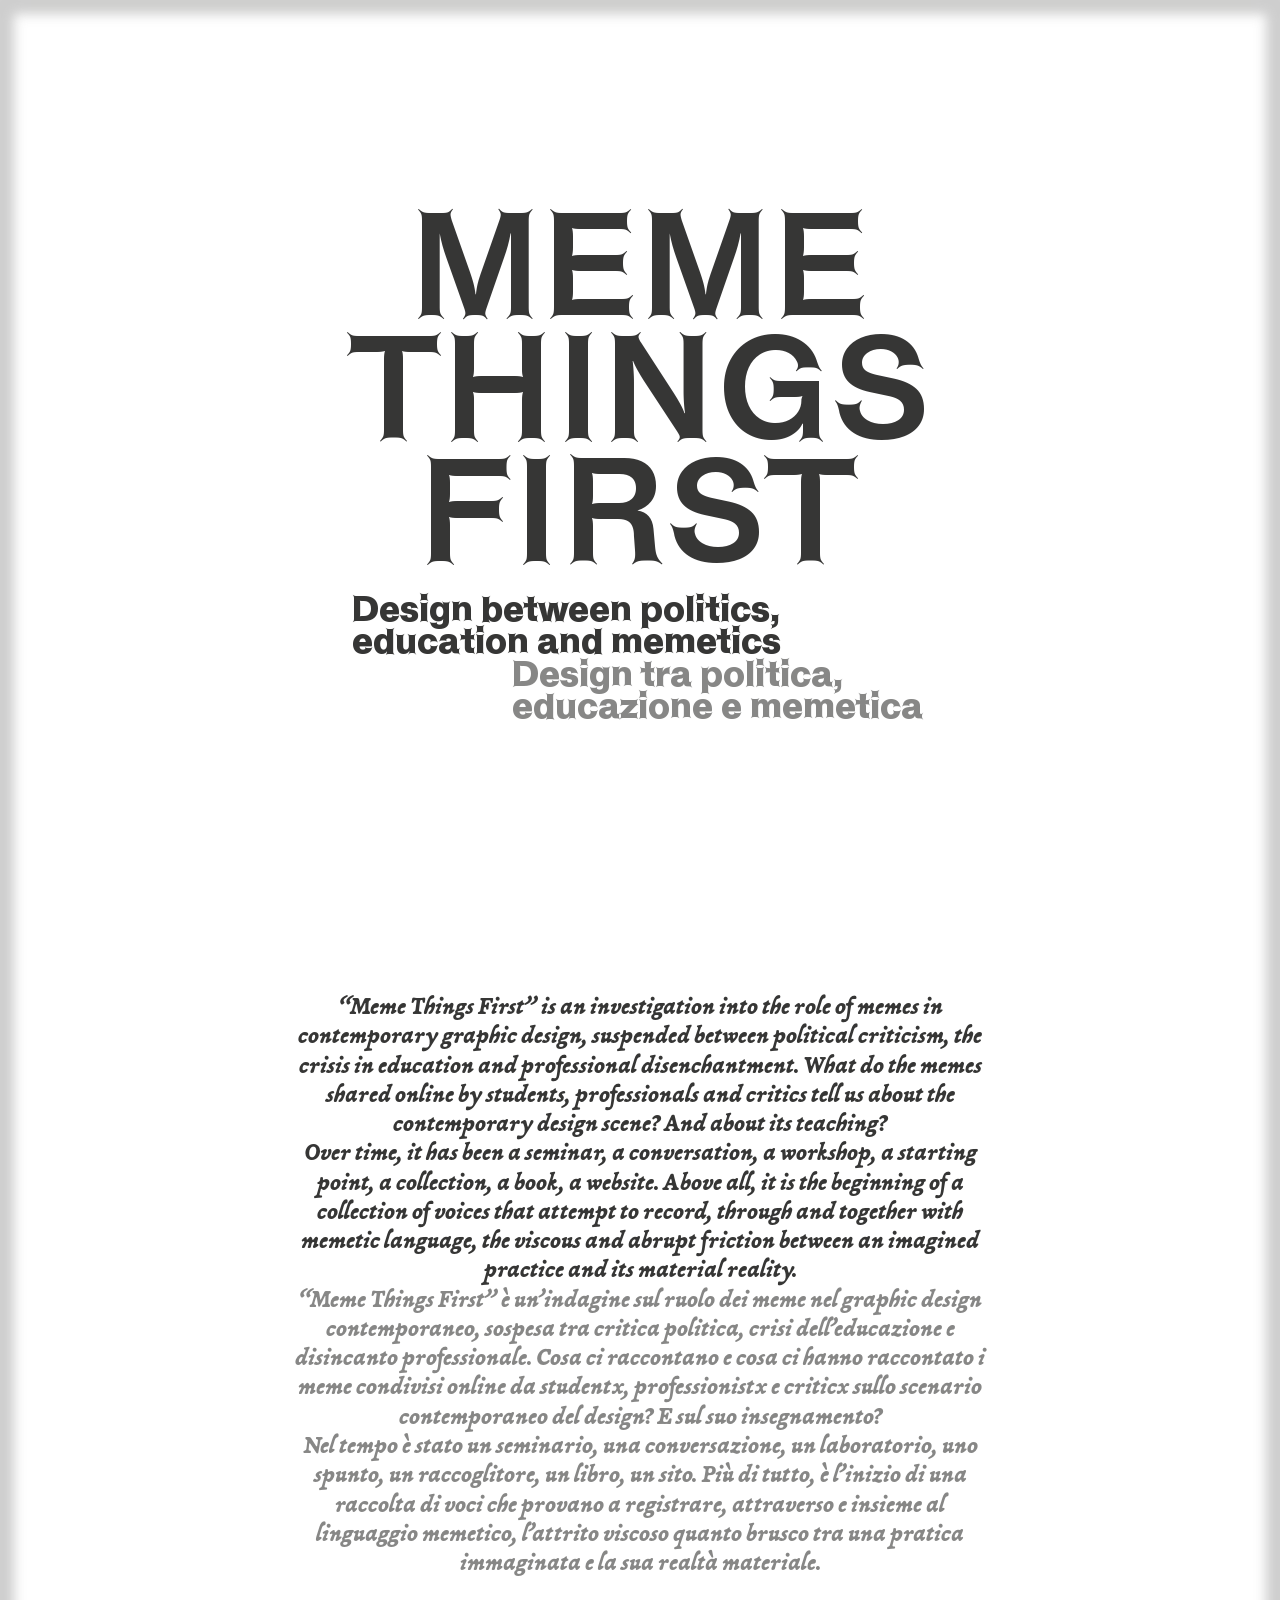
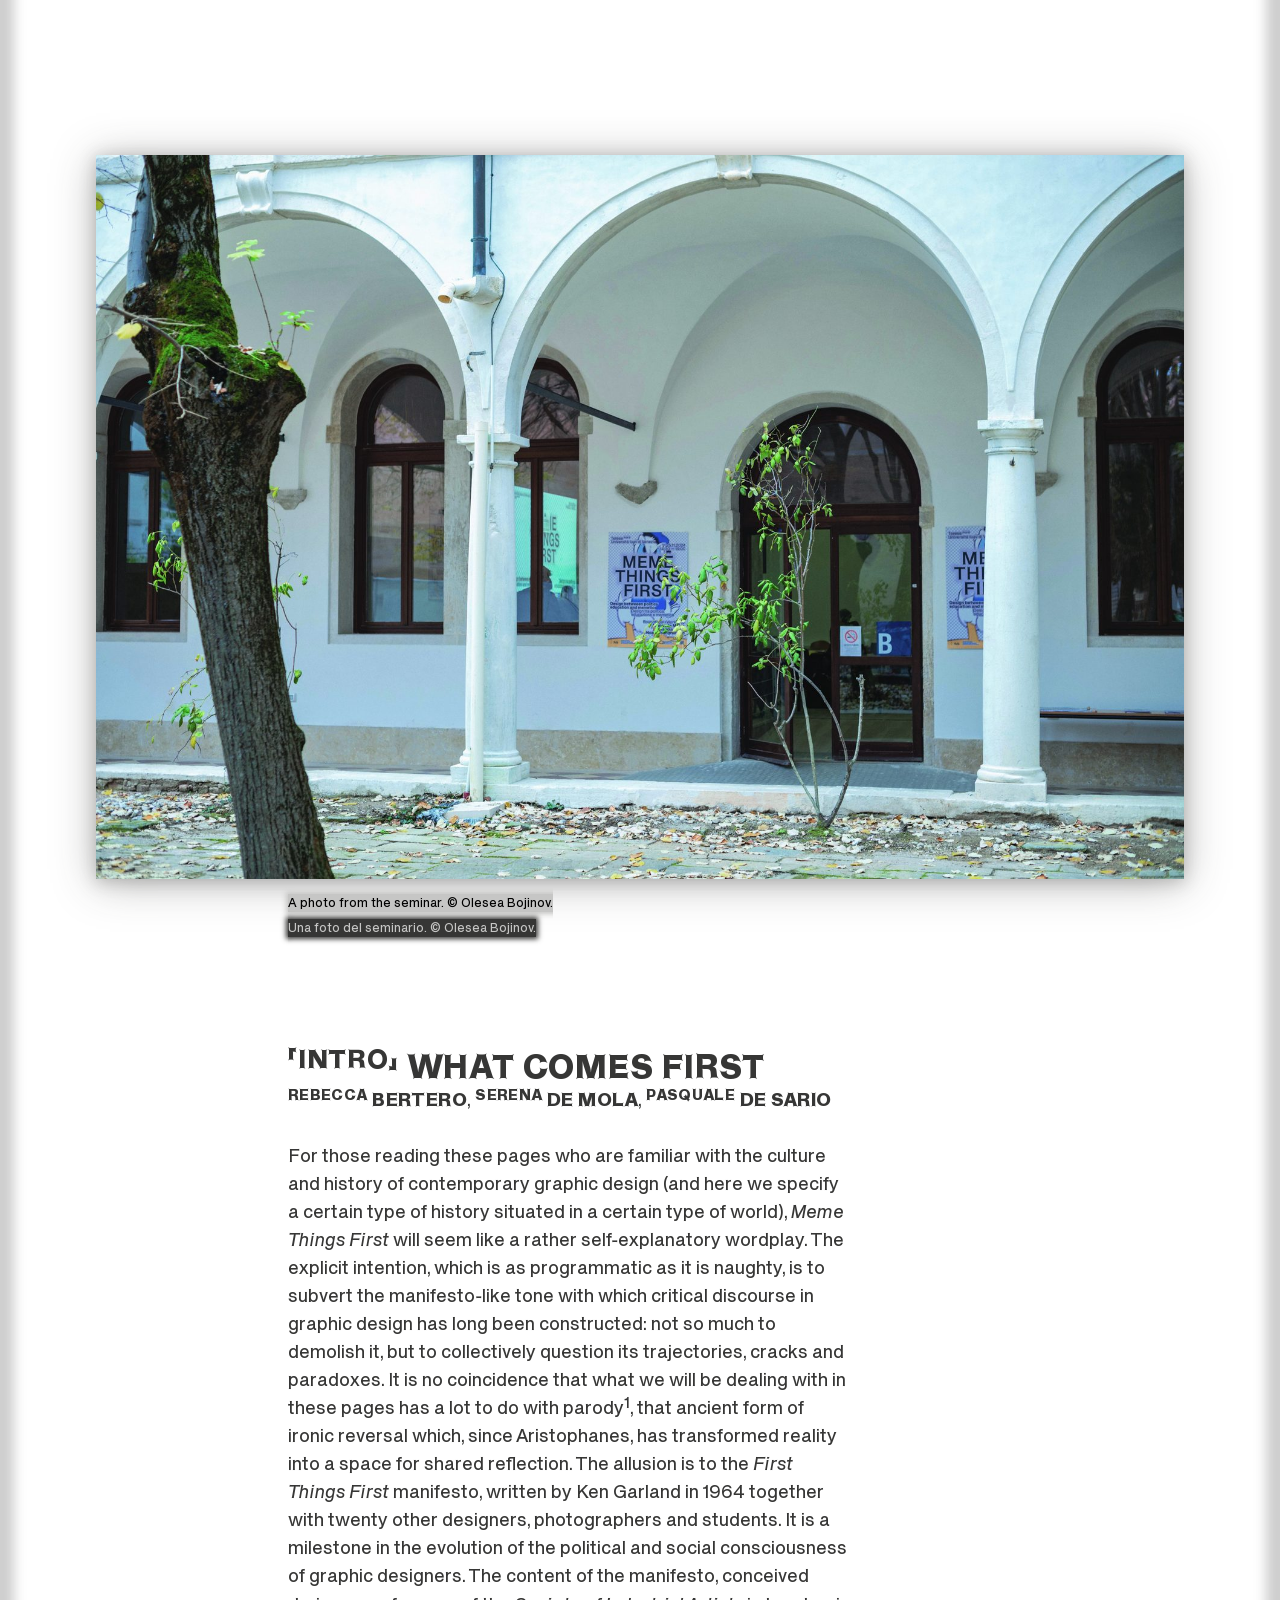
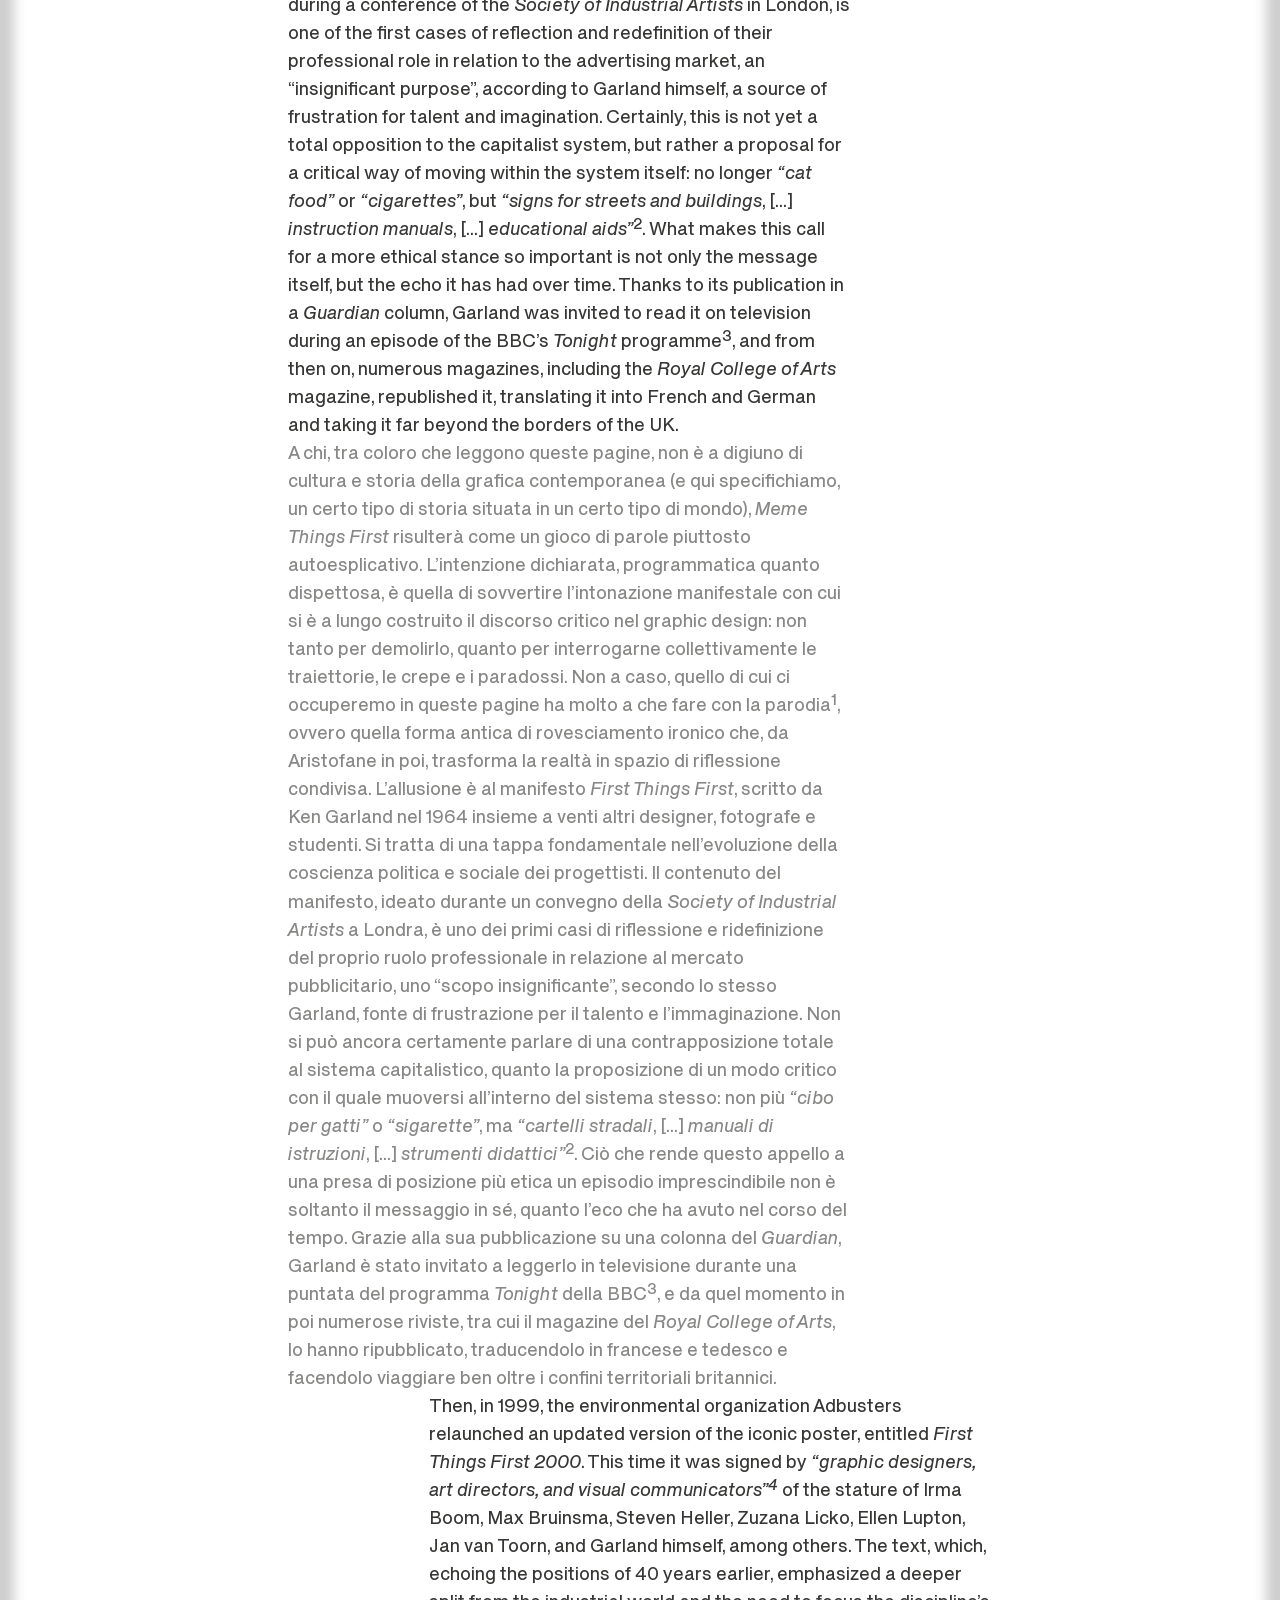
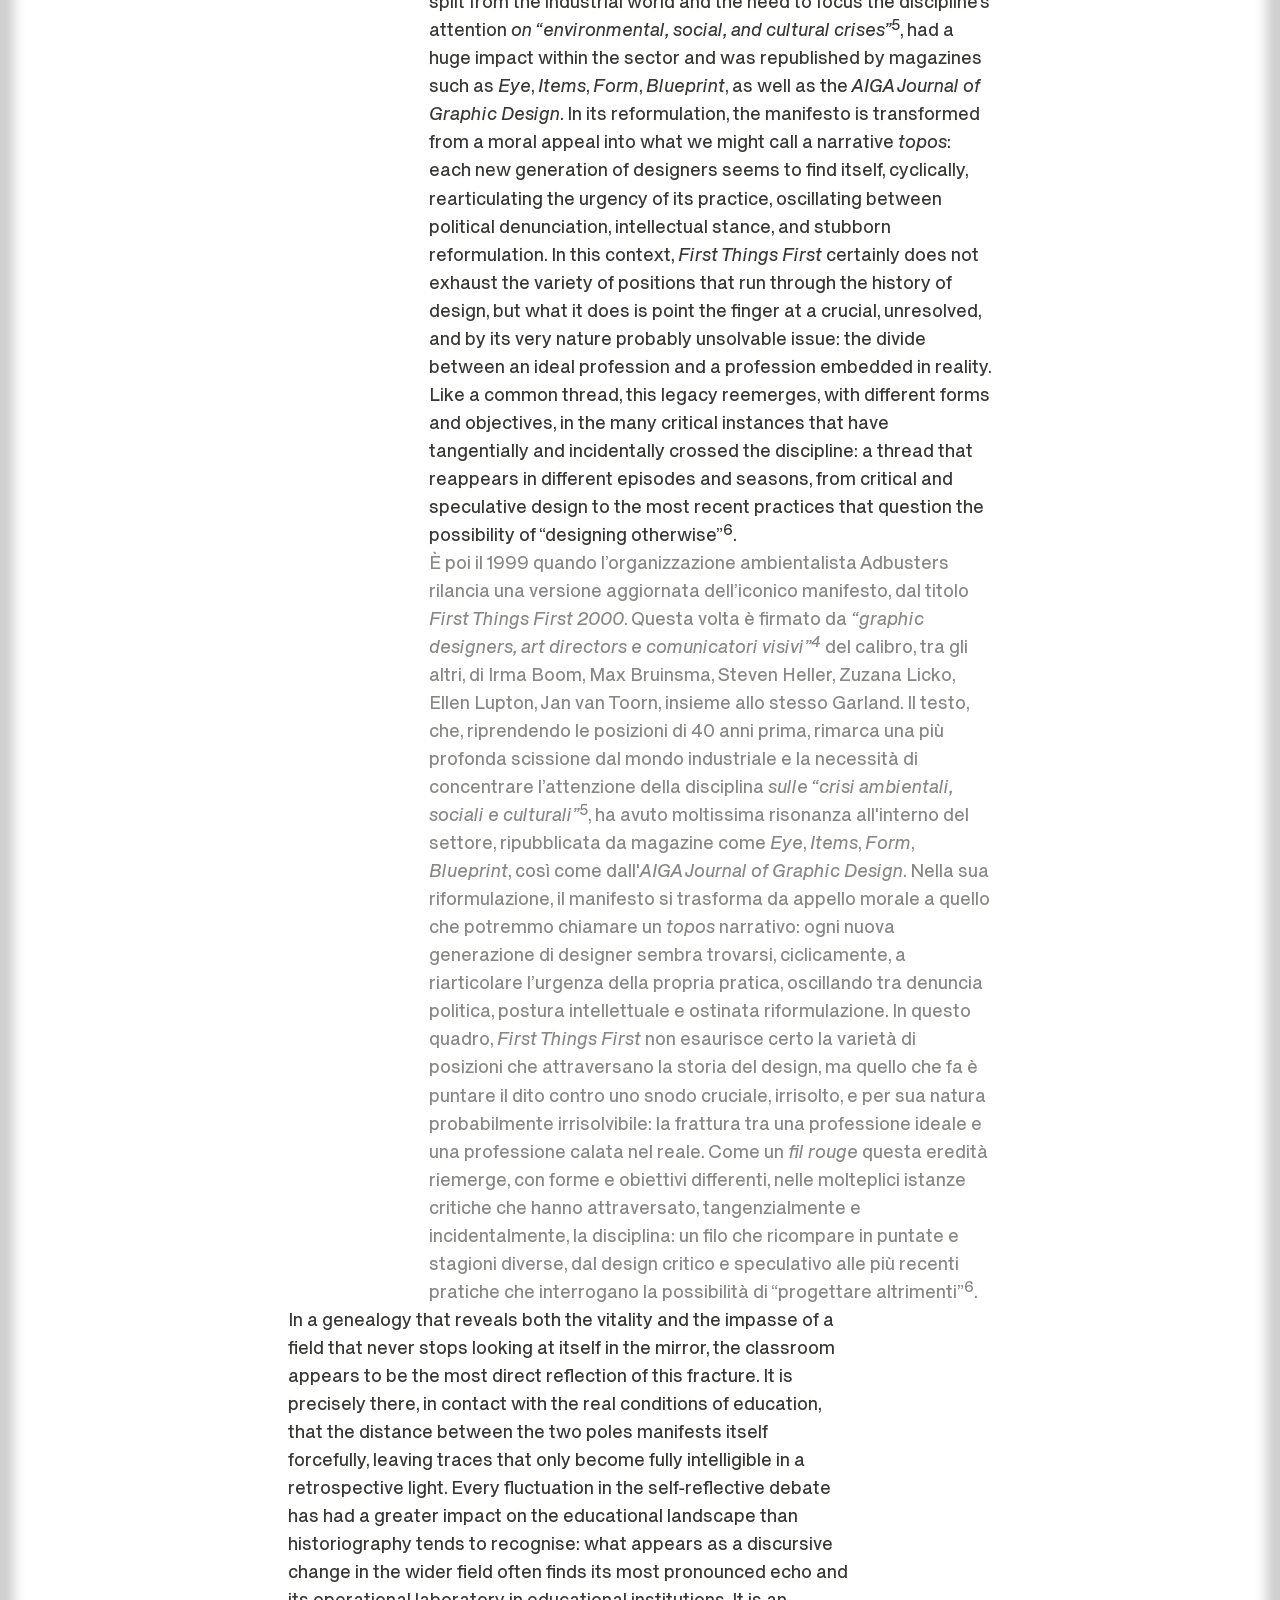
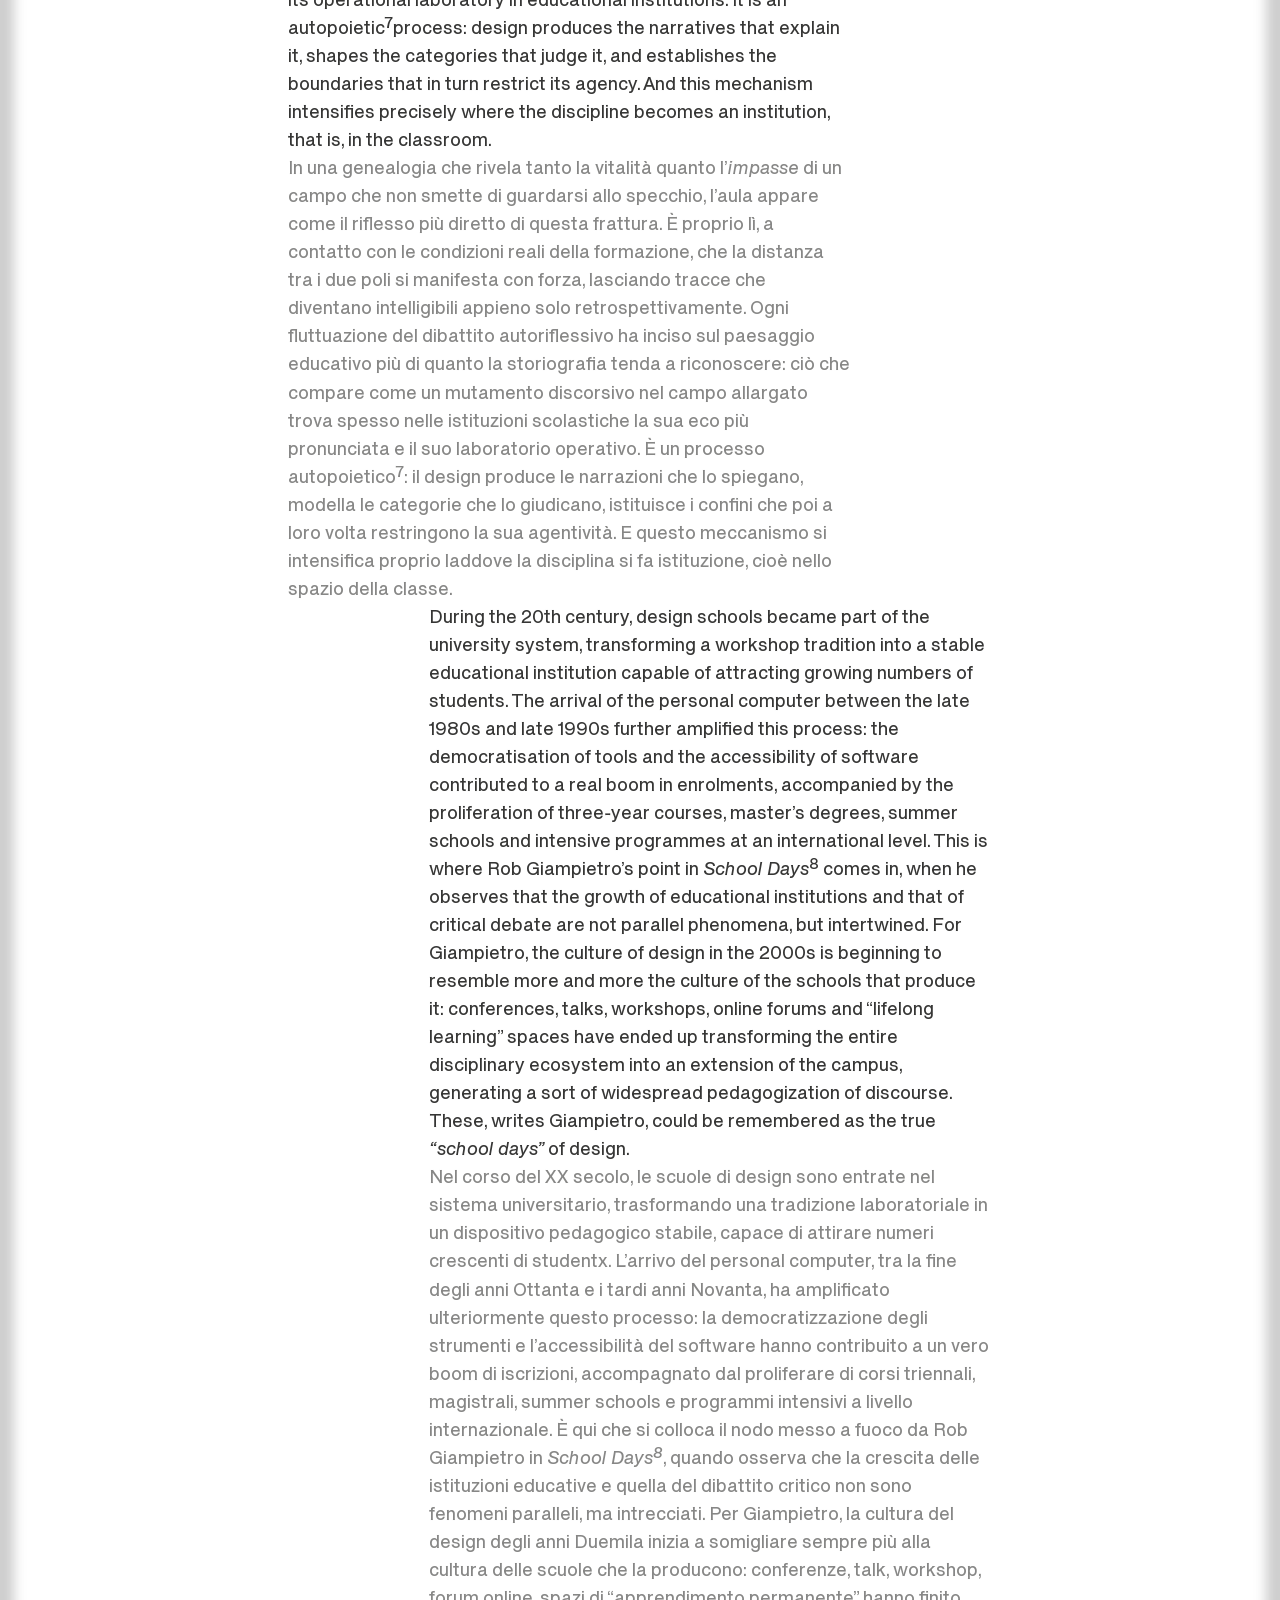
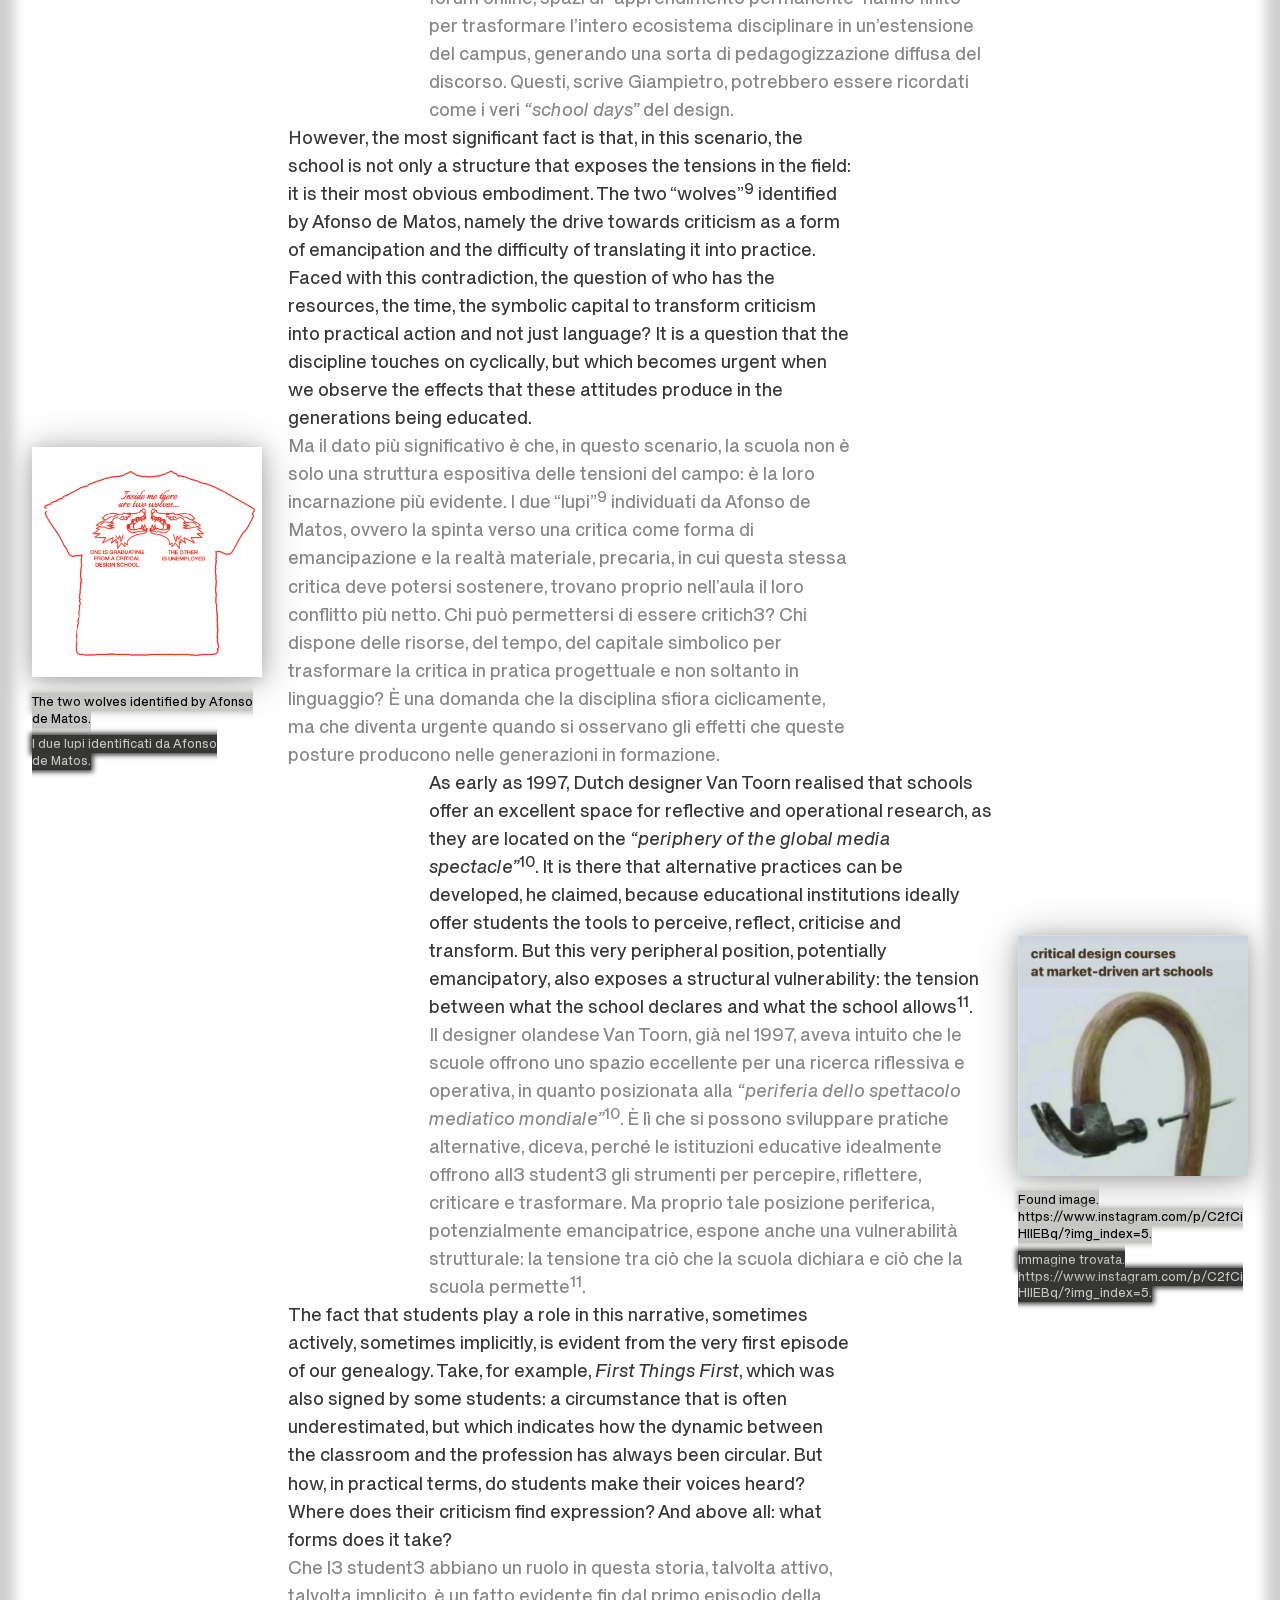
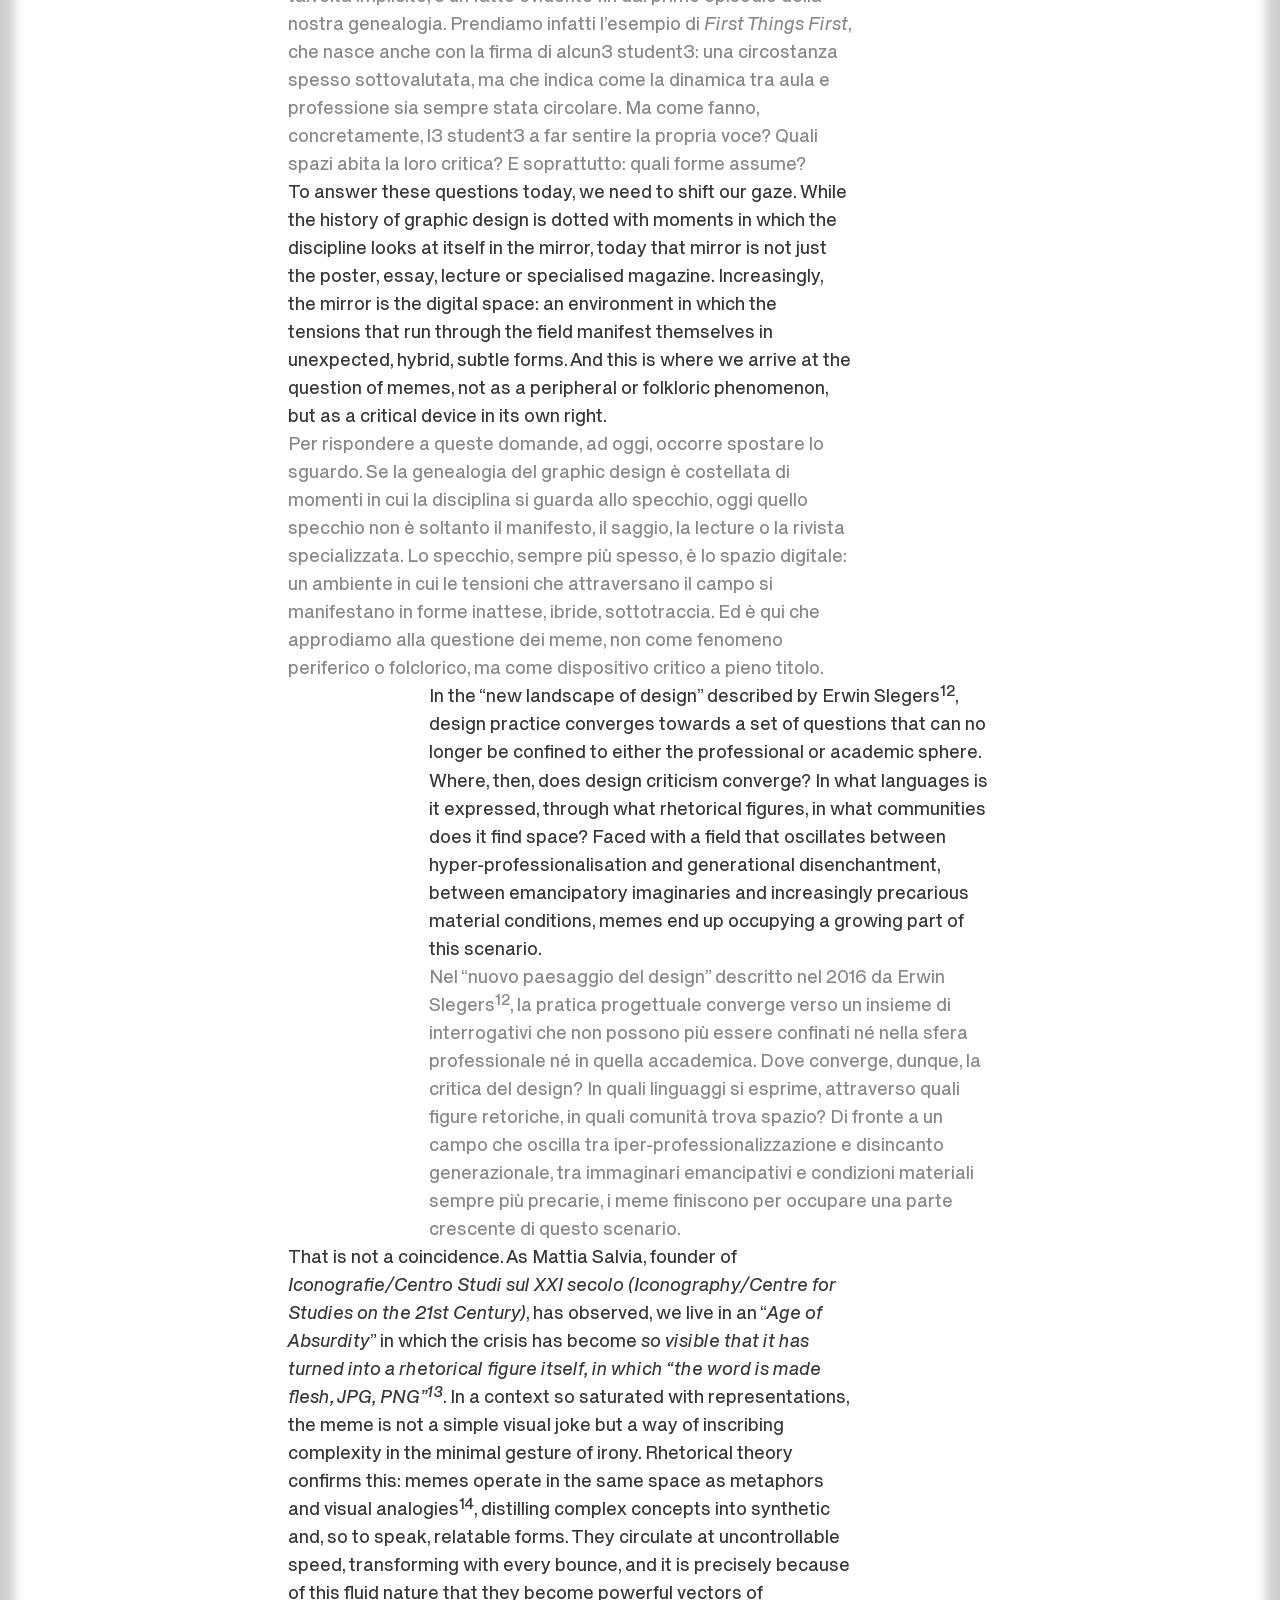
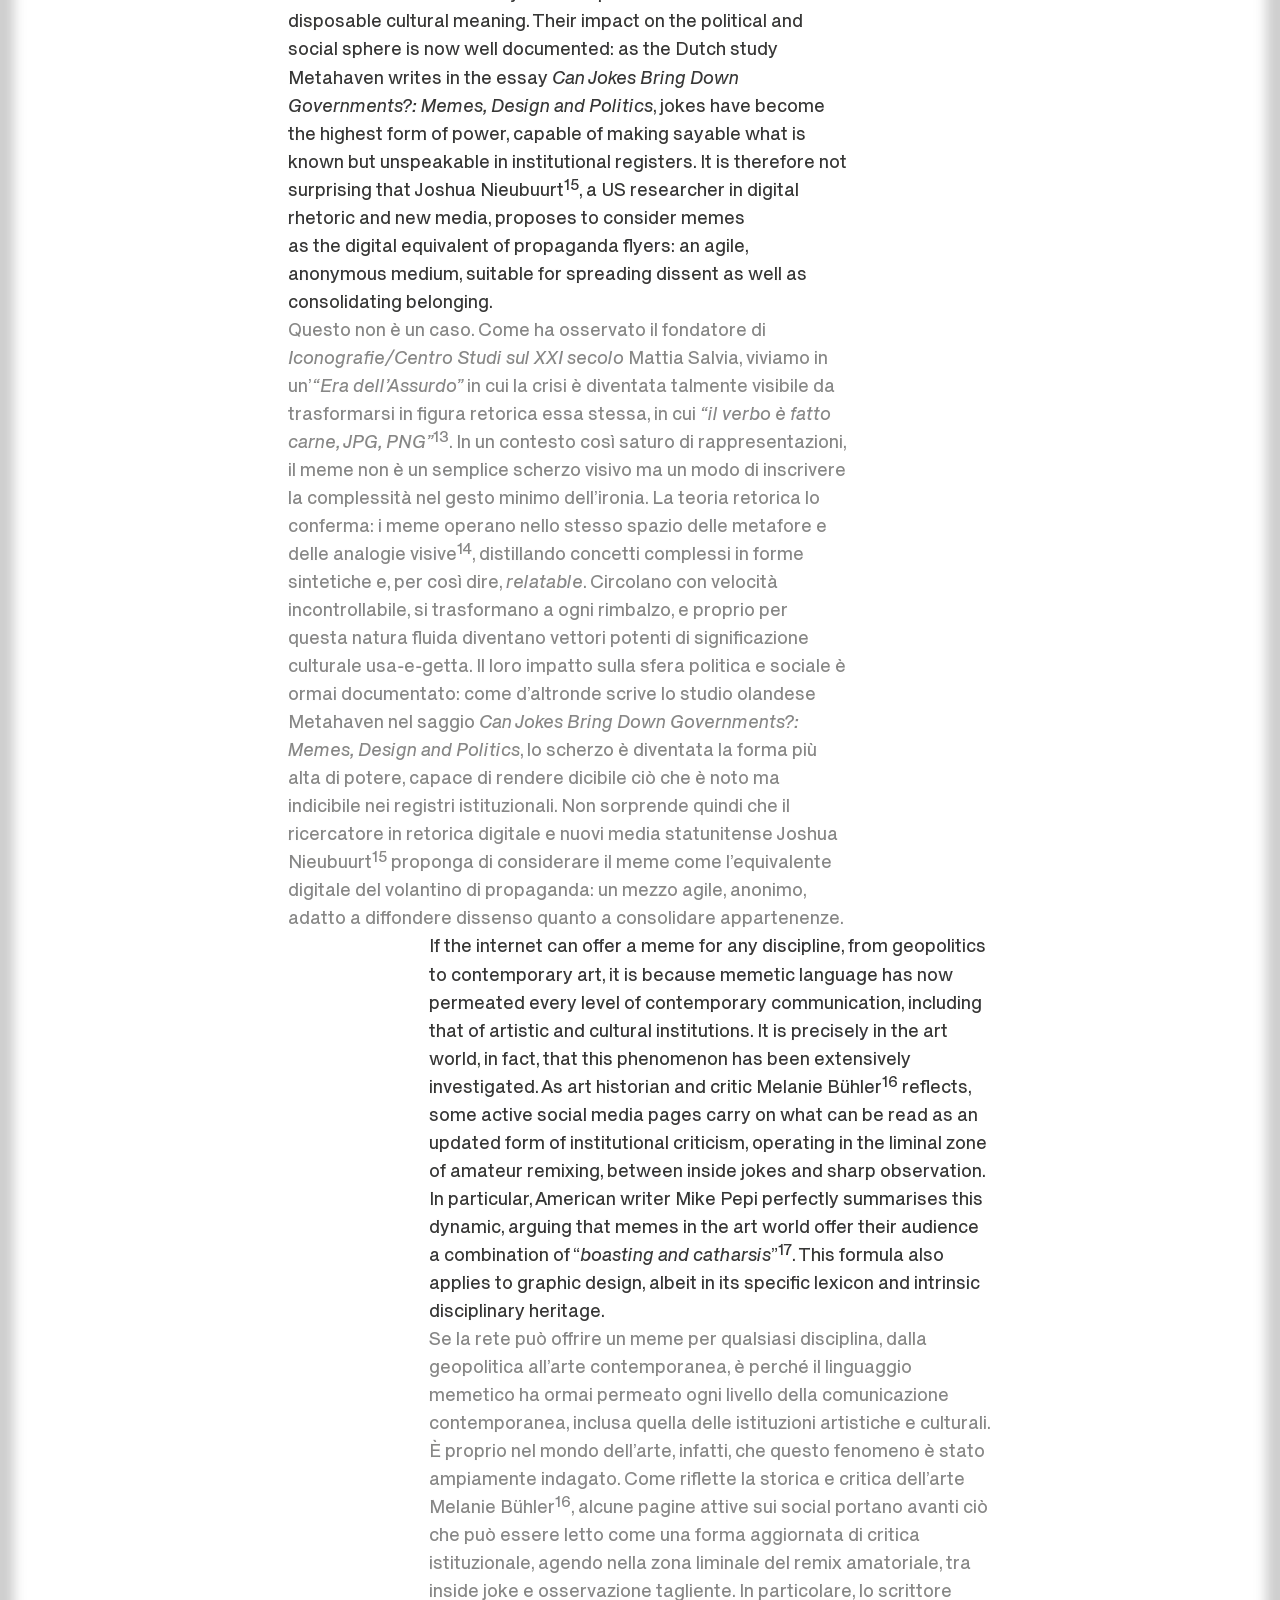
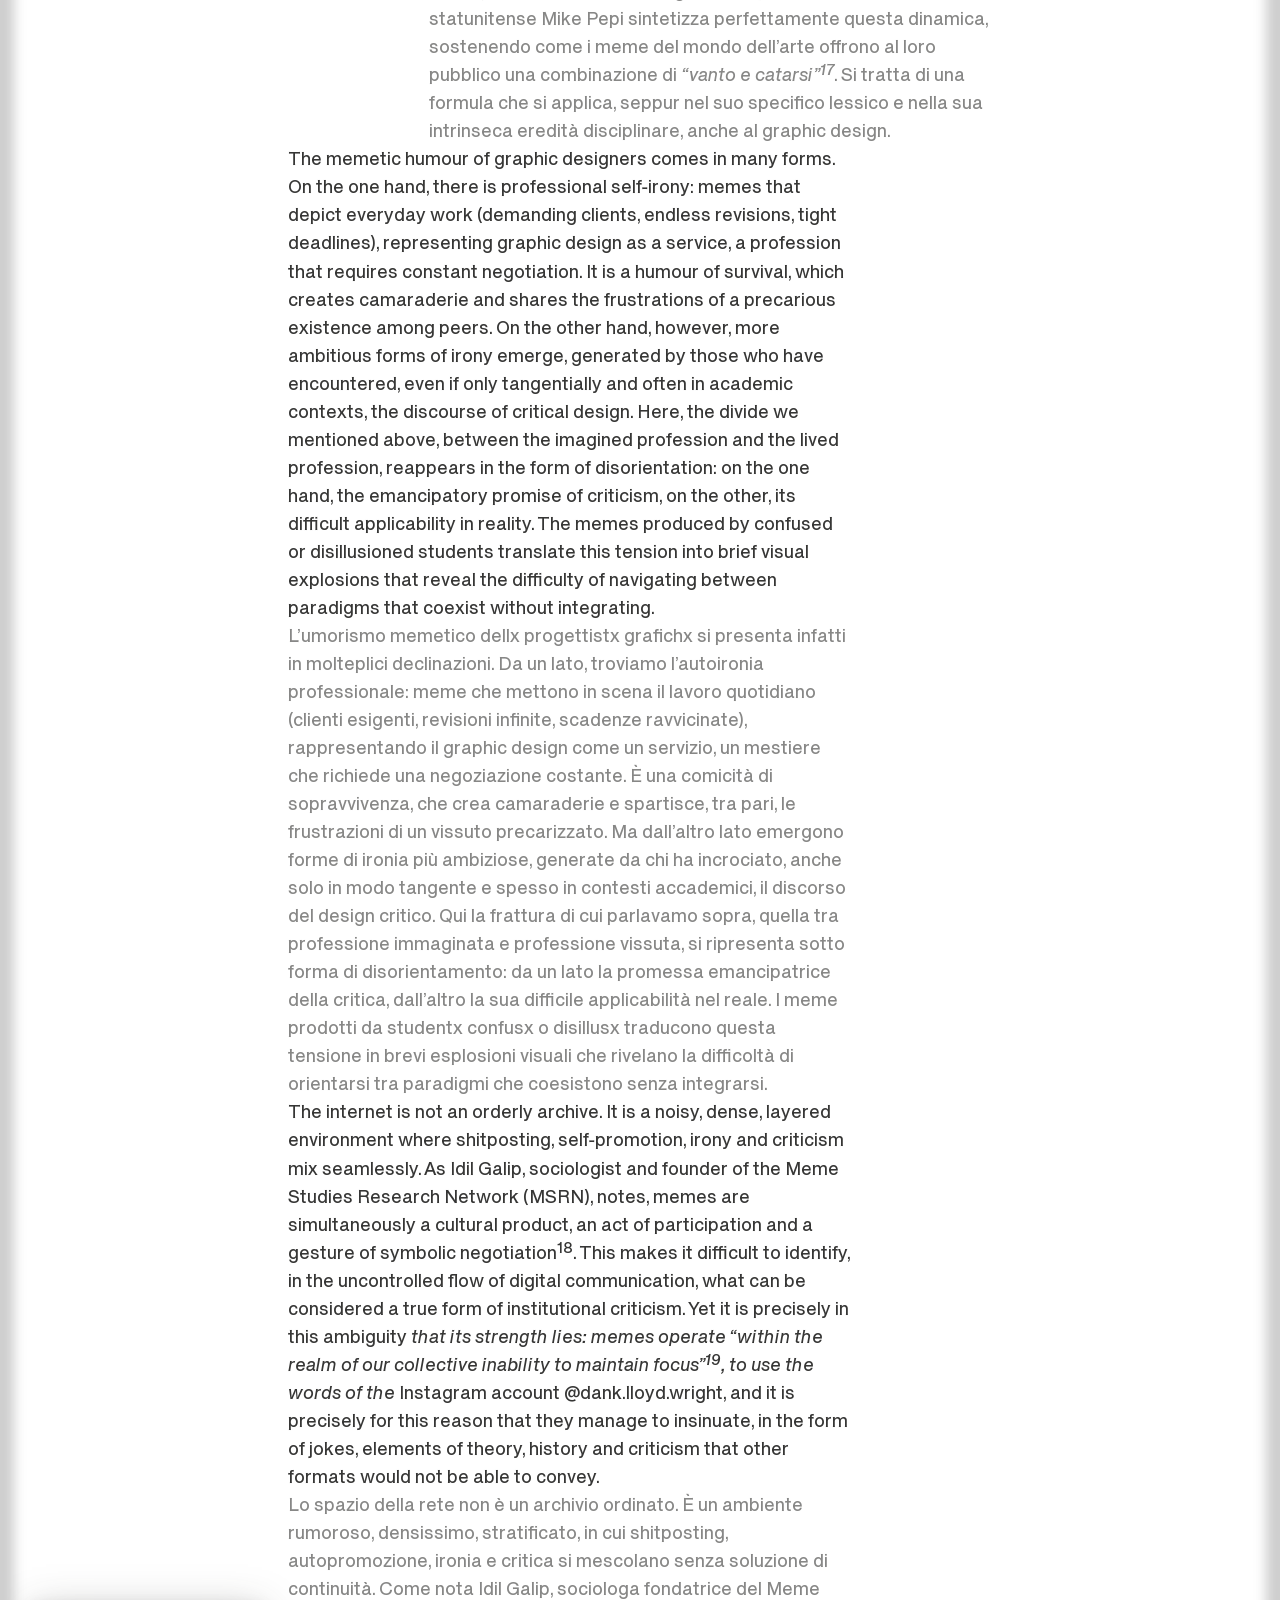
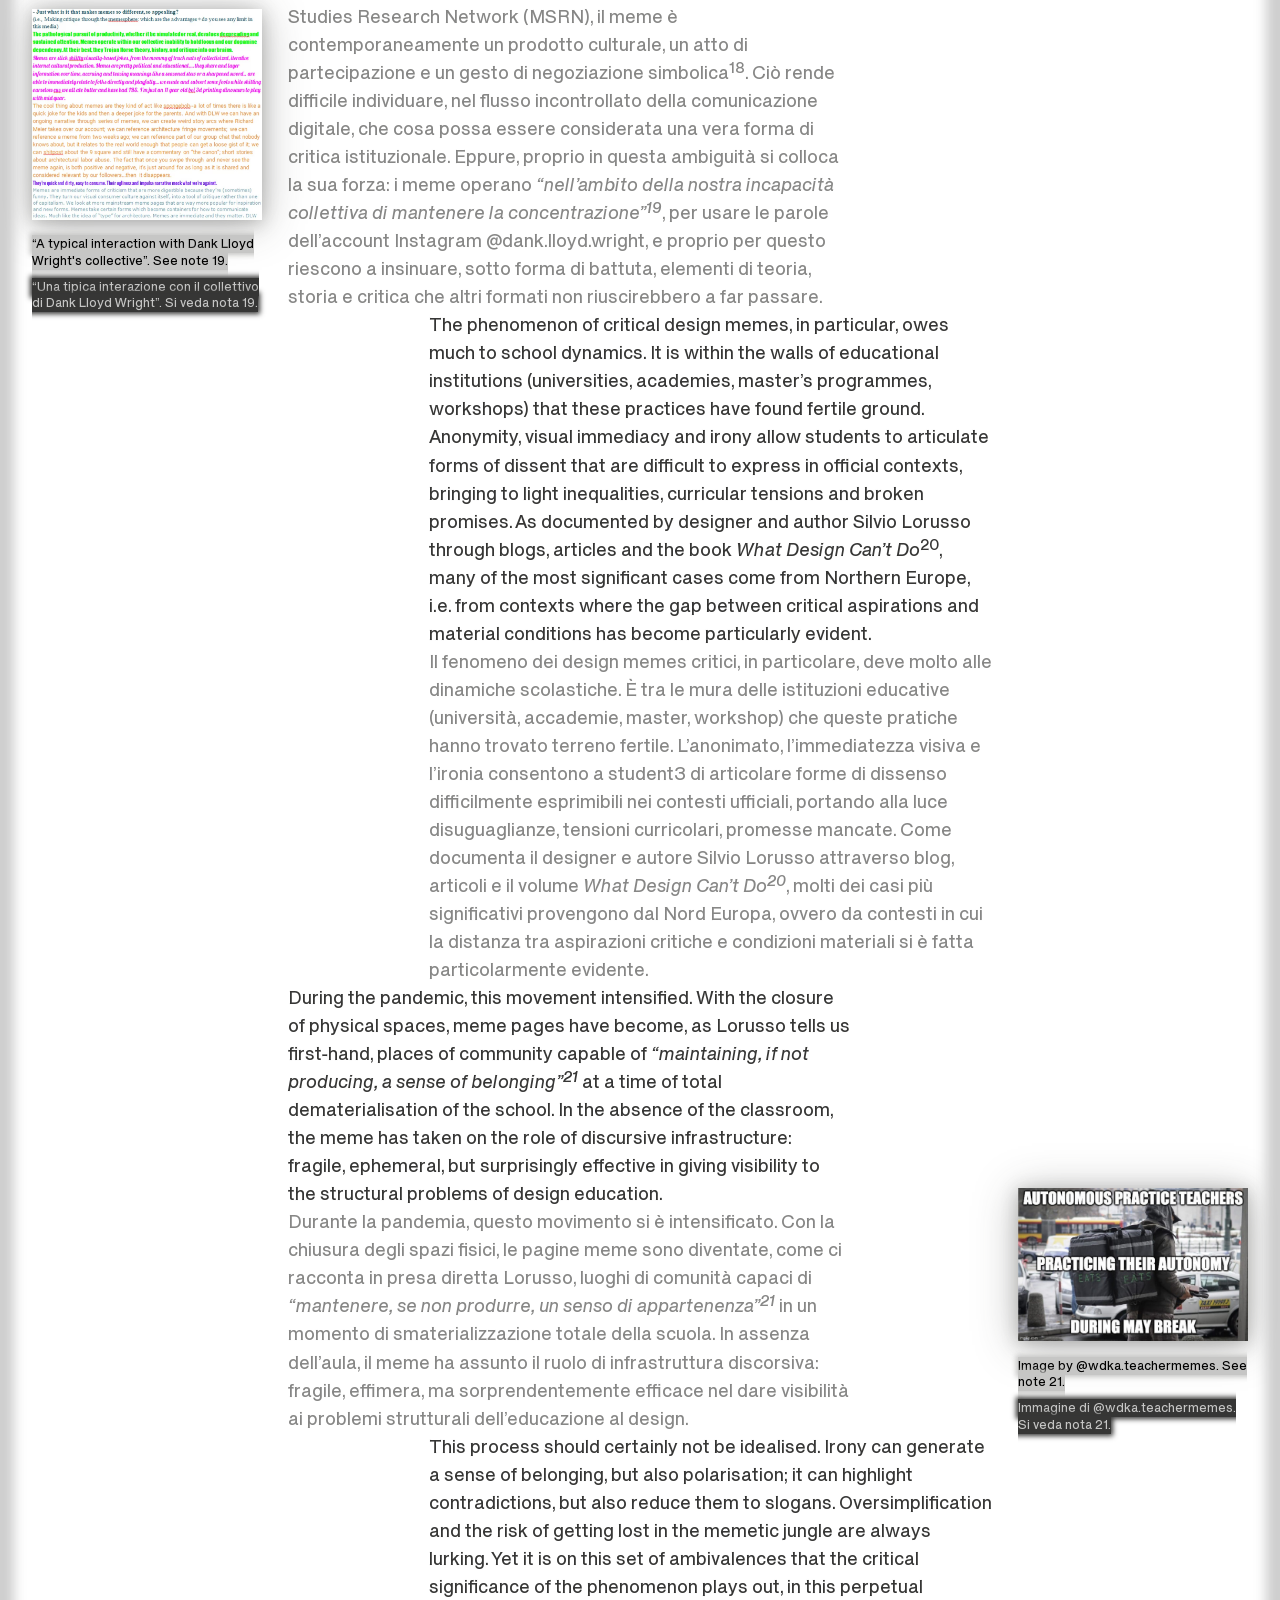
==== commit f8894272: "Gallery + Slop Machine" ====
--- a/index.html
+++ b/index.html
@@ -6,12 +6,13 @@
     <meta name="viewport" content="width=device-width, initial-scale=1.0">
 
     <!-- Primary Meta Tags -->
-    <title>Meme Things First — Design between politics, Education and Memetics</title>
+    <title>Meme Things First — Design between politics, education and memetics</title>
     <meta name="title" content="Meme Things First — Design between politics, education and memetics">
     <meta name="keywords"
         content="design, graphic design, memes, design education, manifestos, critical design, design activism, design critique">
     <meta name="author" content="Rebecca Bertero, Serena De Mola, Pasquale de Sario">
-    <meta name="description" content="An investigation into the role of memes in contemporary graphic design, between political criticism, education crisis and professional disenchantment. Seminar and workshop at Iuav Venice, 2024.">
+    <meta name="description"
+        content="An investigation into the role of memes in contemporary graphic design, between political criticism, education crisis and professional disenchantment. Seminar and workshop at Iuav Venice, 2024.">
     <meta name="language" content="English, Italian">
     <meta name="theme-color" content="#363635">
 
@@ -19,20 +20,23 @@
     <meta property="og:type" content="article">
     <meta property="og:url" content="https://meme-things-first.github.io/MTF/">
     <meta property="og:title" content="Meme Things First — Design between politics, education and memetics">
-    <meta property="og:description" content="An investigation into the role of memes in contemporary graphic design. Seminar and workshop at Iuav Venice, November 2024.">
+    <meta property="og:description"
+        content="An investigation into the role of memes in contemporary graphic design. Seminar and workshop at Iuav Venice, November 2024.">
     <meta property="og:locale" content="en_US">
     <meta property="og:locale:alternate" content="it_IT">
 
     <link rel="canonical" href="https://meme-things-first.github.io/MTF/">
 
-    <meta property="og:image" content="https://meme-things-first.github.io/MTF/Images/meme_things_first-4.jpeg">
+    <meta property="og:image" content="https://meme-things-first.github.io/MTF/Images/og-cover.jpg">
+    <meta property="og:image:width" content="1200">
+    <meta property="og:image:height" content="798">
     <meta property="og:image:alt" content="Meme Things First seminar photo">
 
     <meta name="twitter:card" content="summary_large_image">
     <meta name="twitter:title" content="Meme Things First — Design between politics, education and memetics">
     <meta name="twitter:description"
         content="An investigation into the role of memes in contemporary graphic design, between political criticism, the crisis in education and professional disenchantment.">
-    <meta name="twitter:image" content="https://meme-things-first.github.io/MTF/Images/meme_things_first-4.jpeg">
+    <meta name="twitter:image" content="https://meme-things-first.github.io/MTF/Images/og-cover.jpg">
 
     <script type="application/ld+json">
         {
@@ -67,12 +71,15 @@
 <body>
     <!-- Hamburger Menu -->
     <div class="hamburger-menu">
-        <button class="menu-toggle" aria-label="Toggle Menu" aria-controls="menuOverlay" aria-expanded="false" type="button">🍔</button>
+        <button class="menu-toggle" aria-label="Toggle Menu" aria-controls="menuOverlay" aria-expanded="false"
+            type="button">🍔</button>
         <nav id="menuOverlay" class="menu-overlay" aria-label="Primary navigation">
             <ul>
                 <li><a href="#introduction" class="menu-link">Intro</a></li>
                 <li><a href="#bibliography" class="menu-link">Bibliography</a></li>
+                <li><a href="gallery.html" class="menu-link">🖼️ Gallery</a></li>
                 <li><a href="#get-the-pdf" class="menu-link">🎣 Get the PDF!</a></li>
+                <li><a href="bingo.html" class="menu-link">🎰 Slop Machine</a></li>
             </ul>
         </nav>
     </div>
@@ -117,7 +124,8 @@
                 </div>
 
                 <div class="figure-full">
-                    <img src="Images/meme_things_first-4.jpeg" alt="Meme Things First Seminar">
+                    <img src="Images/meme_things_first-4.jpeg" alt="Meme Things First Seminar"
+                        width="1800" height="1197" decoding="async" fetchpriority="high">
                     <div class="figure-caption">
                         <p class="lang-en" lang="en">A photo from the seminar. © Olesea Bojinov.</p>
                         <p class="lang-it" lang="it">Una foto del seminario. © Olesea Bojinov.</p>
@@ -175,7 +183,8 @@
                                     class="footnote sups">1</a>, ovvero quella forma antica di rovesciamento ironico
                                 che, da Aristofane in poi, trasforma la realtà in spazio di riflessione condivisa.
                                 L’allusione è al manifesto <i>First Things First</i>, scritto da Ken Garland nel 1964
-                                insieme a venti altri designer, fotografe e studenti. Si tratta di una tappa fondamentale
+                                insieme a venti altri designer, fotografe e studenti. Si tratta di una tappa
+                                fondamentale
                                 nell’evoluzione della coscienza politica e sociale dei progettisti. Il contenuto del
                                 manifesto, ideato durante un convegno della <i>Society of Industrial Artists</i> a
                                 Londra, è uno dei primi casi di riflessione e ridefinizione del proprio ruolo
@@ -321,7 +330,8 @@
                         </div>
                         <div class="bilingual-group">
                             <div class="figure-wrapper left">
-                                <img src="Images/ADM_2 wolves.jpg" alt="Two Wolves" loading="lazy">
+                                <img src="Images/ADM_2 wolves.jpg" alt="Two Wolves" width="1600" height="1600"
+                                    loading="lazy" decoding="async">
                                 <div class="figure-caption">
                                     <p class="lang-en" lang="en">The two wolves identified by Afonso de Matos.</p>
                                     <p class="lang-it" lang="it">I due lupi identificati da Afonso de Matos.</p>
@@ -330,8 +340,9 @@
                             <p class="lang-en" lang="en">However, the most significant fact is that, in this scenario,
                                 the school is not only a structure that exposes the tensions in the field: it is their
                                 most obvious embodiment. The two “wolves”<a href="#" class="footnote sups">9</a>
-                                identified by <a href="https://afonsodematos.com/" target="_blank" rel="noopener noreferrer"
-                                    class="author-link">Afonso de Matos</a>, namely the drive towards criticism as a
+                                identified by <a href="https://afonsodematos.com/" target="_blank"
+                                    rel="noopener noreferrer" class="author-link">Afonso de Matos</a>, namely the drive
+                                towards criticism as a
                                 form of emancipation and the difficulty of translating it into practice. Faced with this
                                 contradiction, the question of who has the resources, the time, the symbolic capital to
                                 transform criticism into practical action and not just language? It is a question that
@@ -340,8 +351,9 @@
                             <p class="lang-it" lang="it">Ma il dato più significativo è che, in questo scenario, la
                                 scuola non è solo una struttura espositiva delle tensioni del campo: è la loro
                                 incarnazione più evidente. I due “lupi”<a href="#" class="footnote sups">9</a>
-                                individuati da <a href="https://afonsodematos.com/" target="_blank" rel="noopener noreferrer"
-                                    class="author-link">Afonso de Matos</a>, ovvero la spinta verso una critica come
+                                individuati da <a href="https://afonsodematos.com/" target="_blank"
+                                    rel="noopener noreferrer" class="author-link">Afonso de Matos</a>, ovvero la spinta
+                                verso una critica come
                                 forma di emancipazione e la realtà materiale, precaria, in cui questa stessa critica
                                 deve potersi sostenere, trovano proprio nell’aula il loro conflitto più netto. Chi può
                                 permettersi di essere critich3? Chi dispone delle risorse, del tempo, del capitale
@@ -371,15 +383,16 @@
                                 tensione tra ciò che la scuola dichiara e ciò che la scuola permette<a href="#"
                                     class="footnote sups">11</a>.</p>
                             <div class="figure-wrapper right">
-                                <img src="Images/image2.jpg" alt="Meme Manifestos workshop" loading="lazy">
+                                <img src="Images/image2.jpg" alt="Meme Manifestos workshop" width="1152" height="1208"
+                                    loading="lazy" decoding="async">
                                 <div class="figure-caption">
                                     <p class="lang-en" lang="en">Found image. <a
-                                            href="https://www.instagram.com/p/C2fCiHlIEBq/?img_index=5"
-                                            target="_blank" rel="noopener noreferrer">https://www.instagram.com/p/C2fCiHlIEBq/?img_index=5</a>.
+                                            href="https://www.instagram.com/p/C2fCiHlIEBq/?img_index=5" target="_blank"
+                                            rel="noopener noreferrer">https://www.instagram.com/p/C2fCiHlIEBq/?img_index=5</a>.
                                     </p>
                                     <p class="lang-it" lang="it">Immagine trovata. <a
-                                            href="https://www.instagram.com/p/C2fCiHlIEBq/?img_index=5"
-                                            target="_blank" rel="noopener noreferrer">https://www.instagram.com/p/C2fCiHlIEBq/?img_index=5</a>.
+                                            href="https://www.instagram.com/p/C2fCiHlIEBq/?img_index=5" target="_blank"
+                                            rel="noopener noreferrer">https://www.instagram.com/p/C2fCiHlIEBq/?img_index=5</a>.
                                     </p>
                                 </div>
                             </div>
@@ -561,8 +574,8 @@
                                     to
                                     maintain focus”<a href="#" class="footnote sups">19</a>, to use the words of
                                     the</i>
-                                Instagram account <a href="https://www.instagram.com/dank.lloyd.wright/" target="_blank" rel="noopener noreferrer"
-                                    class="author-link">@dank.lloyd.wright</a>, and it is
+                                Instagram account <a href="https://www.instagram.com/dank.lloyd.wright/" target="_blank"
+                                    rel="noopener noreferrer" class="author-link">@dank.lloyd.wright</a>, and it is
                                 precisely for this reason that
                                 they manage to insinuate, in the form of jokes, elements of theory, history and
                                 criticism that other formats would not be able to convey.
@@ -578,12 +591,14 @@
                                 forza: i meme operano <i>“nell’ambito della nostra incapacità collettiva di mantenere la
                                     concentrazione”<a href="#" class="footnote sups">19</a></i>, per usare le parole
                                 dell’account Instagram <a href="https://www.instagram.com/dank.lloyd.wright/"
-                                    target="_blank" rel="noopener noreferrer" class="author-link">@dank.lloyd.wright</a>, e proprio per
+                                    target="_blank" rel="noopener noreferrer"
+                                    class="author-link">@dank.lloyd.wright</a>, e proprio per
                                 questo riescono a
                                 insinuare, sotto forma di battuta, elementi di teoria, storia e critica che altri
                                 formati non riuscirebbero a far passare.</p>
                             <div class="figure-wrapper left">
-                                <img src="Images/meme-domus-00.jpg.foto.rmedium.avif" alt="Meme Domus" loading="lazy">
+                                <img src="Images/meme-domus-00.jpg.foto.rmedium.avif" alt="Meme Domus" width="875"
+                                    height="800" loading="lazy" decoding="async">
                                 <div class="figure-caption">
                                     <p class="lang-en" lang="en">“A typical interaction with Dank Lloyd Wright's
                                         collective”. See note 19.</p>
@@ -625,7 +640,8 @@
                                 infrastructure: fragile, ephemeral, but surprisingly effective in giving visibility to
                                 the structural problems of design education.</p>
                             <div class="figure-wrapper right">
-                                <img src="Images/cbb56bd1-5735-4383-ad68-b3e7f1243688.png" alt="Found image" loading="lazy">
+                                <img src="Images/cbb56bd1-5735-4383-ad68-b3e7f1243688.jpg" alt="Found image"
+                                    width="1196" height="794" loading="lazy" decoding="async">
                                 <div class="figure-caption">
                                     <p class="lang-en" lang="en">Image by @wdka.teachermemes. See note 21.</p>
                                     <p class="lang-it" lang="it">Immagine di @wdka.teachermemes. Si veda nota 21.</p>
@@ -685,7 +701,8 @@
                     </div>
 
                     <div class="figure-full">
-                        <img src="Images/meme_things_first-51.jpeg" alt="Meme Things First Seminar" loading="lazy">
+                        <img src="Images/meme_things_first-51.jpeg" alt="Meme Things First Seminar" width="1280"
+                            height="852" loading="lazy" decoding="async">
                         <div class="figure-caption">
                             <p class="lang-en" lang="en">A photo from the seminar. © Olesea Bojinov.</p>
                             <p class="lang-it" lang="it">Una foto del seminario. © Olesea Bojinov.</p>
@@ -764,7 +781,9 @@
                                 desideri di autonomia, posture critiche e fantasie rivoluzionarie.
                             </p>
                             <div class="figure-wrapper left">
-                                <img src="Images/DOMS_221 Complaints.00_02_39_12.Immagine018.jpeg" alt="221 Complaints" loading="lazy">
+                                <img src="Images/DOMS_221 Complaints.00_02_39_12.Immagine018.jpeg" alt="221 Complaints"
+                                    width="1280" height="720" decoding="async"
+                                    loading="lazy">
                                 <div class="figure-caption">
                                     <p class="lang-en" lang="en">An excerpt from <i>221 Complaints</i> by Claudia Doms.
                                     </p>
@@ -777,7 +796,8 @@
 
                             <p class="lang-en" lang="en">The second part of the seminar was dedicated to the
                                 「MemeManifestos」 workshop, co-designed with <a href="https://afonsodematos.com/"
-                                    target="_blank" rel="noopener noreferrer" class="author-link">Afonso de Matos</a>, which involved students
+                                    target="_blank" rel="noopener noreferrer" class="author-link">Afonso de Matos</a>,
+                                which involved students
                                 from the Iuav’s Bachelor’s and Master’s degree programs in Design and Arts. The task was
                                 not to learn how to design memes, nor to update yet another programmatic manifesto:
                                 rather, it was to use this hybrid format to shape their critical demands and measure
@@ -790,7 +810,8 @@
 
                             <p class="lang-it" lang="it">La seconda parte del seminario è stata dedicata al workshop
                                 「MemeManifestos」, coprogettato insieme ad <a href="https://afonsodematos.com/"
-                                    target="_blank" rel="noopener noreferrer" class="author-link">Afonso de Matos</a>, che ha coinvolto l3
+                                    target="_blank" rel="noopener noreferrer" class="author-link">Afonso de Matos</a>,
+                                che ha coinvolto l3
                                 student3 delle Lauree Triennali e Magistrali in Design e in Arti dello Iuav. Il compito
                                 non era quello di imparare a progettare dei meme, né quello di aggiornare l’ennesimo
                                 manifesto programmatico: si trattava piuttosto di usare questo formato ibrido per
@@ -801,7 +822,8 @@
                                 template, per una caption storta, per un inside joke che smette di essere solo
                                 complicità e diventa, nel suo piccolo, enunciazione politica.</p>
                             <div class="figure-wrapper right">
-                                <img src="Images/image1.png" alt="Peanuts strip" loading="lazy">
+                                <img src="Images/image1.jpg" alt="Peanuts strip" width="1274" height="1234"
+                                    loading="lazy" decoding="async">
                                 <div class="figure-caption">
                                     <p class="lang-en" lang="en"><i>Peanuts’</i> strip, Charles M. Schulz, found image.
                                     </p>
@@ -841,7 +863,8 @@
                             <p>Balaguer, Clara, & Amber Newman. “Troll Palayan: Clara Balaguer on Design,
                                 Decolonization, and Trolling Duterte.” <i>Walker Art Center</i>, 2018. <a
                                     href="https://walkerart.org/magazine/troll-palayan-clara-balaguer-on-design-decolonization-trolling-duterte"
-                                    target="_blank" rel="noopener noreferrer">https://walkerart.org/magazine/troll-palayan-clara-balaguer-on-design-decolonization-trolling-duterte</a>.
+                                    target="_blank"
+                                    rel="noopener noreferrer">https://walkerart.org/magazine/troll-palayan-clara-balaguer-on-design-decolonization-trolling-duterte</a>.
                             </p>
                         </div>
                         <div class="bibliography-item">
@@ -849,19 +872,20 @@
                                 Critique in the Age of Networked Capitalism.” <i>Arts of the Working Class</i>,
                                 2022. <a
                                     href="https://artsoftheworkingclass.org/text/tortured-disney-false-truths-and-conflicted-memes"
-                                    target="_blank" rel="noopener noreferrer">https://artsoftheworkingclass.org/text/tortured-disney-false-truths-and-conflicted-memes</a>.
+                                    target="_blank"
+                                    rel="noopener noreferrer">https://artsoftheworkingclass.org/text/tortured-disney-false-truths-and-conflicted-memes</a>.
                             </p>
                         </div>
                         <div class="bibliography-item">
                             <p>Brown, J. Dakota. <i>Typography, automation, and the division of labor</i>. 2019. <a
-                                    href="https://www.jdakotabrown.net/writing/automation-pamphlet-2019"
-                                    target="_blank" rel="noopener noreferrer">https://www.jdakotabrown.net/writing/automation-pamphlet-2019</a>.
+                                    href="https://www.jdakotabrown.net/writing/automation-pamphlet-2019" target="_blank"
+                                    rel="noopener noreferrer">https://www.jdakotabrown.net/writing/automation-pamphlet-2019</a>.
                             </p>
                         </div>
                         <div class="bibliography-item">
                             <p>Brown, J. Dakota. <i>The power of design as a dream of autonomy</i>. 2019. <a
-                                    href="https://www.jdakotabrown.net/writing/autonomy-pamphlet-2019"
-                                    target="_blank" rel="noopener noreferrer">https://www.jdakotabrown.net/writing/autonomy-pamphlet-2019</a>.
+                                    href="https://www.jdakotabrown.net/writing/autonomy-pamphlet-2019" target="_blank"
+                                    rel="noopener noreferrer">https://www.jdakotabrown.net/writing/autonomy-pamphlet-2019</a>.
                             </p>
                         </div>
                         <div class="bibliography-item">
@@ -872,14 +896,16 @@
                             <p>Circlude, Camille. “La typographie comme technologie du post-binarisme politico.”
                                 <i>Typo-inclusive</i>. 2021. <a
                                     href="https://typo-inclusive.net/la-typographie-comme-technologie-du-post-binarisme-politique"
-                                    target="_blank" rel="noopener noreferrer">https://typo-inclusive.net/la-typographie-comme-technologie-du-post-binarisme-politique</a>.
+                                    target="_blank"
+                                    rel="noopener noreferrer">https://typo-inclusive.net/la-typographie-comme-technologie-du-post-binarisme-politique</a>.
                             </p>
                         </div>
                         <div class="bibliography-item">
                             <p>Comoglio, Giovanni. “Sono i meme la nuova frontiera della critica in architettura?”
                                 <i>Domusweb</i>, 2020. <a
                                     href="https://www.domusweb.it/it/architettura/gallery/2020/07/09/meme-o-non-e-successo.html"
-                                    target="_blank" rel="noopener noreferrer">https://www.domusweb.it/it/architettura/gallery/2020/07/09/meme-o-non-e-successo.html</a>.
+                                    target="_blank"
+                                    rel="noopener noreferrer">https://www.domusweb.it/it/architettura/gallery/2020/07/09/meme-o-non-e-successo.html</a>.
                             </p>
                         </div>
                         <div class="bibliography-item">
@@ -919,13 +945,15 @@
                             <p>Gheno, Vera. “Dal linguaggio inclusivo al linguaggio ampio.” Ep. 57, <i>Podcast Amare
                                     parole</i>. Il Post, 2024. <a
                                     href="https://www.ilpost.it/podcasts/amare-parole/dal-linguaggio-inclusivo-al-linguaggio-ampio/"
-                                    target="_blank" rel="noopener noreferrer">https://www.ilpost.it/podcasts/amare-parole/dal-linguaggio-inclusivo-al-linguaggio-ampio/</a>.
+                                    target="_blank"
+                                    rel="noopener noreferrer">https://www.ilpost.it/podcasts/amare-parole/dal-linguaggio-inclusivo-al-linguaggio-ampio/</a>.
                             </p>
                         </div>
                         <div class="bibliography-item">
                             <p>Giampietro, Rob. <i>School Days</i>. Lined & Unlined, 2012. <a
-                                    href="https://linedandunlined.com/archive/school-days/"
-                                    target="_blank" rel="noopener noreferrer">https://linedandunlined.com/archive/school-days/</a>. Orig. in
+                                    href="https://linedandunlined.com/archive/school-days/" target="_blank"
+                                    rel="noopener noreferrer">https://linedandunlined.com/archive/school-days/</a>.
+                                Orig. in
                                 Blauvelt, Andrew & Ellen Lupton. <i>Graphic Design: Now in Production</i>. Walker
                                 Art Center/Cooper-Hewitt, 2011, pp. 212–221.</p>
                         </div>
@@ -951,8 +979,8 @@
                         </div>
                         <div class="bibliography-item">
                             <p>Lorusso, Silvio. “Ghostly Design.” <i>Institute of Network Cultures</i>, 2021. <a
-                                    href="https://networkcultures.org/entreprecariat/ghostly-design"
-                                    target="_blank" rel="noopener noreferrer">https://networkcultures.org/entreprecariat/ghostly-design</a>.
+                                    href="https://networkcultures.org/entreprecariat/ghostly-design" target="_blank"
+                                    rel="noopener noreferrer">https://networkcultures.org/entreprecariat/ghostly-design</a>.
                             </p>
                         </div>
                         <div class="bibliography-item">
@@ -960,14 +988,15 @@
                                 Design School’s Meme Page. Interview with @wdka.teachermemes.” <i>Other Worlds</i>,
                                 2021. <a
                                     href="https://buttondown.email/otherworlds/archive/ow-3-may-the-bridges-we-burn-light-the-way-five/"
-                                    target="_blank" rel="noopener noreferrer">https://buttondown.email/otherworlds/archive/ow-3-may-the-bridges-we-burn-light-the-way-five/</a>.
+                                    target="_blank"
+                                    rel="noopener noreferrer">https://buttondown.email/otherworlds/archive/ow-3-may-the-bridges-we-burn-light-the-way-five/</a>.
                             </p>
                         </div>
                         <div class="bibliography-item">
                             <p>Lorusso, Silvio. “No Problem: Design School as Promise.” <i>Institute of Network
                                     Cultures</i>, 2020. <a
-                                    href="https://networkcultures.org/entreprecariat/no-problem-design/"
-                                    target="_blank" rel="noopener noreferrer">https://networkcultures.org/entreprecariat/no-problem-design/</a>.
+                                    href="https://networkcultures.org/entreprecariat/no-problem-design/" target="_blank"
+                                    rel="noopener noreferrer">https://networkcultures.org/entreprecariat/no-problem-design/</a>.
                             </p>
                         </div>
                         <div class="bibliography-item">
@@ -975,8 +1004,8 @@
                         </div>
                         <div class="bibliography-item">
                             <p>Markowitz, Harry. “Portfolio Selection”. <i>The Journal of Finance</i> 7, no. 1
-                                (1952): 77. <a href="https://doi.org/10.2307/2975974"
-                                    target="_blank" rel="noopener noreferrer">https://doi.org/10.2307/2975974</a>.</p>
+                                (1952): 77. <a href="https://doi.org/10.2307/2975974" target="_blank"
+                                    rel="noopener noreferrer">https://doi.org/10.2307/2975974</a>.</p>
                         </div>
                         <div class="bibliography-item">
                             <p>Mareis, Claudia, & Nina Paim, eds. <i>Design struggles: Intersecting histories,
@@ -993,7 +1022,8 @@
                             <p>Moura, Mário. “Forensic Architecture, ou uma guerra de imagens no limiar do design.”
                                 <i>Monumentânea</i>, 2020. <a
                                     href="https://monumentanea.wordpress.com/2020/03/04/forensic-architecture-ou-uma-guerra-de-imagens-no-limiar-do-design"
-                                    target="_blank" rel="noopener noreferrer">https://monumentanea.wordpress.com/2020/03/04/forensic-architecture-ou-uma-guerra-de-imagens-no-limiar-do-design</a>.
+                                    target="_blank"
+                                    rel="noopener noreferrer">https://monumentanea.wordpress.com/2020/03/04/forensic-architecture-ou-uma-guerra-de-imagens-no-limiar-do-design</a>.
                             </p>
                         </div>
                         <div class="bibliography-item">
@@ -1004,27 +1034,28 @@
                             <p>Nagle, Angela. “Did Populism Start A 21st Century Anti-Clerical Revolution?”
                                 <i>Substack</i>, 2021. <a
                                     href="https://angelanagle.substack.com/p/did-populism-start-a-21st-century"
-                                    target="_blank" rel="noopener noreferrer">https://angelanagle.substack.com/p/did-populism-start-a-21st-century</a>.
+                                    target="_blank"
+                                    rel="noopener noreferrer">https://angelanagle.substack.com/p/did-populism-start-a-21st-century</a>.
                             </p>
                         </div>
                         <div class="bibliography-item">
                             <p>Nieubuurt, Joshua Troy. “Internet Memes: Leaflet Propaganda of the Digital Age”.
                                 <i>Frontiers in Communication</i> 5 (2021): 547065. <a
-                                    href="https://doi.org/10.3389/fcomm.2020.547065"
-                                    target="_blank" rel="noopener noreferrer">https://doi.org/10.3389/fcomm.2020.547065</a>.
+                                    href="https://doi.org/10.3389/fcomm.2020.547065" target="_blank"
+                                    rel="noopener noreferrer">https://doi.org/10.3389/fcomm.2020.547065</a>.
                             </p>
                         </div>
                         <div class="bibliography-item">
                             <p>Piata, Anna. “When Metaphor Becomes a Joke: Metaphor Journeys from Political Ads to
                                 Internet Memes”. <i>Journal of Pragmatics</i> 106 (2016): 39–56. <a
-                                    href="https://doi.org/10.1016/j.pragma.2016.10.003"
-                                    target="_blank" rel="noopener noreferrer">https://doi.org/10.1016/j.pragma.2016.10.003</a>.</p>
+                                    href="https://doi.org/10.1016/j.pragma.2016.10.003" target="_blank"
+                                    rel="noopener noreferrer">https://doi.org/10.1016/j.pragma.2016.10.003</a>.</p>
                         </div>
                         <div class="bibliography-item">
                             <p>Scott, Kate. “Memes as Multimodal Metaphors: A Relevance Theory Analysis”.
                                 <i>Pragmatics & Cognition</i> 28, no. 2 (2021): 277–98. <a
-                                    href="https://doi.org/10.1075/pc.21010.sco"
-                                    target="_blank" rel="noopener noreferrer">https://doi.org/10.1075/pc.21010.sco</a>.
+                                    href="https://doi.org/10.1075/pc.21010.sco" target="_blank"
+                                    rel="noopener noreferrer">https://doi.org/10.1075/pc.21010.sco</a>.
                             </p>
                         </div>
                         <div class="bibliography-item">
@@ -1037,8 +1068,8 @@
                         <div class="bibliography-item">
                             <p>Quental, Abel. <i>Doomer: Memes, redes sociais, desinformação e o crescimento da
                                     extrema-direita</i>. MA Thesis, Universidade de Lisboa, 2023. <a
-                                    href="https://repositorio.ulisboa.pt/handle/10451/56913"
-                                    target="_blank" rel="noopener noreferrer">https://repositorio.ulisboa.pt/handle/10451/56913</a>.</p>
+                                    href="https://repositorio.ulisboa.pt/handle/10451/56913" target="_blank"
+                                    rel="noopener noreferrer">https://repositorio.ulisboa.pt/handle/10451/56913</a>.</p>
                         </div>
                         <div class="bibliography-item">
                             <p>Salvia, Mattia. <i>Interregno. Iconografie del XXI secolo</i>. Nero, 2022.</p>
@@ -1062,30 +1093,34 @@
 
                         <div class="info-item">
                             <p><span class="info-header">Edited and designed by</span><br><span class="lang-it">A
-                                    cura di</span><br><a href="https://serenademola.github.io/" target="_blank" rel="noopener noreferrer"
-                                    class="info-link">$erena De Mola</a><br><a
-                                    href="https://rbertero.github.io/rebeccabertero/" target="_blank" rel="noopener noreferrer"
-                                    class="info-link">Rebecca ₿ertero</a><br><a href="https://pasqualedesario.eu/"
-                                    target="_blank" rel="noopener noreferrer" class="info-link">₽asquale
+                                    cura di</span><br><a href="https://serenademola.github.io/" target="_blank"
+                                    rel="noopener noreferrer" class="info-link">$erena De Mola</a><br><a
+                                    href="https://rbertero.github.io/rebeccabertero/" target="_blank"
+                                    rel="noopener noreferrer" class="info-link">Rebecca ₿ertero</a><br><a
+                                    href="https://pasqualedesario.eu/" target="_blank" rel="noopener noreferrer"
+                                    class="info-link">₽asquale
                                     de
                                     Sario</a></p>
                         </div>
                         <div class="info-item">
                             <p><span class="info-header">With texts by</span><br><span class="lang-it">Con testi
-                                    di</span><br><a href="https://afonsodematos.com/" target="_blank" rel="noopener noreferrer"
-                                    class="info-link">Afonso
-                                    ∂e Matos</a><br><a href="https://claudiadoms.com/" target="_blank" rel="noopener noreferrer"
-                                    class="info-link">€laudia
-                                    Doms</a><br><a href="https://www.d-act.org/" target="_blank" rel="noopener noreferrer" class="info-link">₦oam
+                                    di</span><br><a href="https://afonsodematos.com/" target="_blank"
+                                    rel="noopener noreferrer" class="info-link">Afonso
+                                    ∂e Matos</a><br><a href="https://claudiadoms.com/" target="_blank"
+                                    rel="noopener noreferrer" class="info-link">€laudia
+                                    Doms</a><br><a href="https://www.d-act.org/" target="_blank"
+                                    rel="noopener noreferrer" class="info-link">₦oam
                                     Youngrak
                                     Son</a></p>
                         </div>
 
                         <div class="info-item">
                             <p><span class="info-header">Typesetting</span><br>ABC Helveesti (<a
-                                    href="https://abcdinamo.com/" target="_blank" rel="noopener noreferrer" class="info-link">Dinamo</a>)<br><span
+                                    href="https://abcdinamo.com/" target="_blank" rel="noopener noreferrer"
+                                    class="info-link">Dinamo</a>)<br><span
                                     style="font-family: 'Untimes', sans-serif; font-size: 1.15em; line-height: 1.3;">Untimes
-                                    (<a href="https://aeiou.tools/" target="_blank" rel="noopener noreferrer" class="info-link">Aeiou Tools</a>,
+                                    (<a href="https://aeiou.tools/" target="_blank" rel="noopener noreferrer"
+                                        class="info-link">Aeiou Tools</a>,
                                     2025)</span></p>
                         </div>
 
@@ -1096,7 +1131,8 @@
                                     finanziata
                                     dal</span><br><a
                                     href="https://www.iuav.it/it/organi-consultivi-e-di-garanzia/senato-degli-studenti"
-                                    target="_blank" rel="noopener noreferrer" class="info-link">Senato degli Studenti<br>dell’Università Iuav
+                                    target="_blank" rel="noopener noreferrer" class="info-link">Senato degli
+                                    Studenti<br>dell’Università Iuav
                                     di Venezia</a></p>
                         </div>
 
@@ -1109,7 +1145,7 @@
                     <div class="intro-header">
                         <a href="https://drive.google.com/drive/folders/1OZqYv8AuY9BLHNPy11TUHWt98Yw0bbq2?usp=sharing"
                             target="_blank" rel="noopener noreferrer" class="info-link">
-                            <h2 class="centered-title">🎣 Get the PDF!</h2>
+                            <h2 class="centered-title">🎣 Get<br class="mobile-only"> the PDF!</h2>
                         </a>
                     </div>
                 </div>
@@ -1118,18 +1154,23 @@
                 <div class="footer-section">
                     <div class="footer-col">
                         <p>The PDF of the book is freely distributed under a <a
-                                href="https://creativecommons.org/licenses/by-nc-sa/4.0/" target="_blank" rel="noopener noreferrer">Creative
+                                href="https://creativecommons.org/licenses/by-nc-sa/4.0/" target="_blank"
+                                rel="noopener noreferrer">Creative
                                 Commons BY-NC-SA 4.0</a> license.<br><span class="lang-it">Il PDF del libro è
                                 distribuito liberamente secondo una licenza <a
-                                    href="https://creativecommons.org/licenses/by-nc-sa/4.0/" target="_blank" rel="noopener noreferrer">Creative
+                                    href="https://creativecommons.org/licenses/by-nc-sa/4.0/" target="_blank"
+                                    rel="noopener noreferrer">Creative
                                     Commons
                                     BY-NC-SA 4.0.</a></span></p>
                     </div>
                     <div class="footer-col">
-                        <p>The book is also published on <a href="https://zenodo.org/" target="_blank" rel="noopener noreferrer">Zenodo</a> with DOI:
-                            <a href="https://doi.org/10.5281/zenodo.19161822" target="_blank" rel="noopener noreferrer">https://doi.org/10.5281/zenodo.19161822</a>.<br><span class="lang-it">Pubblicata su <a
-                                    href="https://zenodo.org/" target="_blank" rel="noopener noreferrer">Zenodo</a> con DOI:
-                                <a href="https://doi.org/10.5281/zenodo.19161822" target="_blank" rel="noopener noreferrer">https://doi.org/10.5281/zenodo.19161822</a>.</span></p>
+                        <p>The book is also published as a scientific text on Zenodo with&nbsp;DOI: <a
+                                href="https://doi.org/10.5281/zenodo.19161822" target="_blank"
+                                rel="noopener noreferrer">https://doi.org/10.5281/zenodo.19161822</a>.<br><span
+                                class="lang-it">Il libro è pubblicato anche come testo scientifico su Zenodo
+                                con&nbsp;DOI: <a href="https://doi.org/10.5281/zenodo.19161822" target="_blank"
+                                    rel="noopener noreferrer">https://doi.org/10.5281/zenodo.19161822</a>.</span>
+                        </p>
                     </div>
                 </div>
 
--- a/style.css
+++ b/style.css
@@ -51,6 +51,7 @@
     /* Layout */
     --width-text: 55vw;
     --pad-body: calc(var(--base-grid) * 2);
+    --pad-mobile: 8vw; /* original essay mobile edge inset — shared site-wide */
     --pad: calc(var(--base-grid) * 1.5);
     --pad-sm: calc(var(--base-grid) * 1);
     --pad-xs: calc(var(--base-grid) * 0.5);
@@ -1013,6 +1014,10 @@
 /* ===================================
    UTILITY CLASSES
    =================================== */
+.mobile-only {
+    display: none;
+}
+
 img {
     display: block;
     width: 100%;
@@ -1087,6 +1092,7 @@
     color: inherit;
     text-decoration: none;
     border-bottom: none;
+    overflow-wrap: break-word;
 }
 
 .footer-col a:hover {
@@ -1218,14 +1224,23 @@
         --lineheight: 1.35;
     }
 
-    /* Scroll to Top - Hide on Mobile */
+    /* Show mobile-only line breaks */
+    .mobile-only {
+        display: block;
+    }
+
+    /* Burger + eagle — same --pad-mobile as gallery / slop */
+    .hamburger-menu {
+        left: var(--pad-mobile);
+    }
+
+    .menu-toggle,
     #scroll_top {
-        display: none !important;
-    }
-
-    /* Hamburger Menu - Hide on Mobile */
-    .hamburger-menu {
-        display: none !important;
+        font-size: 2.5rem;
+    }
+
+    #scroll_top {
+        right: var(--pad-mobile);
     }
 
     /* Reduce blurred frame/halo on small viewports */
@@ -1236,8 +1251,8 @@
     /* Mobile Layout Overrides - unified margins */
     .layout-container,
     .main-header {
-        padding-left: 8vw !important;
-        padding-right: 8vw !important;
+        padding-left: var(--pad-mobile) !important;
+        padding-right: var(--pad-mobile) !important;
     }
 
     /* Reset internal padding for all sections to avoid double-padding from parent */
@@ -1316,6 +1331,8 @@
         -moz-hyphens: none;
         -ms-hyphens: none;
         hyphens: none;
+        overflow-wrap: break-word;
+        word-break: break-word;
     }
 
     .article-excerpt {
@@ -1341,7 +1358,7 @@
 
     /* "Get the PDF!" title - 50% of Main Title (21vw / 2 = 10.5vw) */
     .intro-header h2.centered-title {
-        font-size: 10.5vw !important;
+        font-size: 12.5vw !important;
         line-height: 1.1 !important;
     }
 
@@ -1467,6 +1484,16 @@
         0.06em 0.06em 0.15em rgba(198, 198, 197, 1);
 }
 
+#scroll_top:focus {
+    outline: none;
+}
+
+#scroll_top:focus-visible {
+    outline: 2px solid rgba(54, 54, 53, 0.45);
+    outline-offset: 4px;
+    border-radius: 4px;
+}
+
 /* ===================================
    HAMBURGER MENU
    =================================== */
@@ -1485,11 +1512,6 @@
 .hamburger-menu.visible {
     opacity: 1;
     visibility: visible;
-}
-
-/* Container for relative positioning of the dropdown */
-.hamburger-menu-container {
-    position: relative;
 }
 
 .menu-toggle {
@@ -1515,6 +1537,16 @@
         -0.06em -0.06em 0.15em rgba(198, 198, 197, 1),
         0.03em 0.03em 0.15em rgba(198, 198, 197, 1),
         0.06em 0.06em 0.15em rgba(198, 198, 197, 1);
+}
+
+.menu-toggle:focus {
+    outline: none;
+}
+
+.menu-toggle:focus-visible {
+    outline: 2px solid rgba(54, 54, 53, 0.45);
+    outline-offset: 4px;
+    border-radius: 4px;
 }
 
 .menu-overlay {
@@ -1543,11 +1575,6 @@
     transform: translateY(10px);
 }
 
-.menu-toggle {
-    position: relative;
-    z-index: 10001;
-}
-
 .menu-overlay ul {
     list-style: none;
     text-align: left;
@@ -1564,7 +1591,7 @@
 
 .menu-link {
     font-family: "Helveesti Spikes", sans-serif;
-    font-size: var(--caption-size);
+    font-size: var(--article-size);
     text-transform: uppercase;
     text-decoration: none;
     color: #363635;
@@ -1613,6 +1640,7 @@
    ACCESSIBILITY: REDUCED MOTION
    =================================== */
 @media (prefers-reduced-motion: reduce) {
+
     *,
     *::before,
     *::after {
